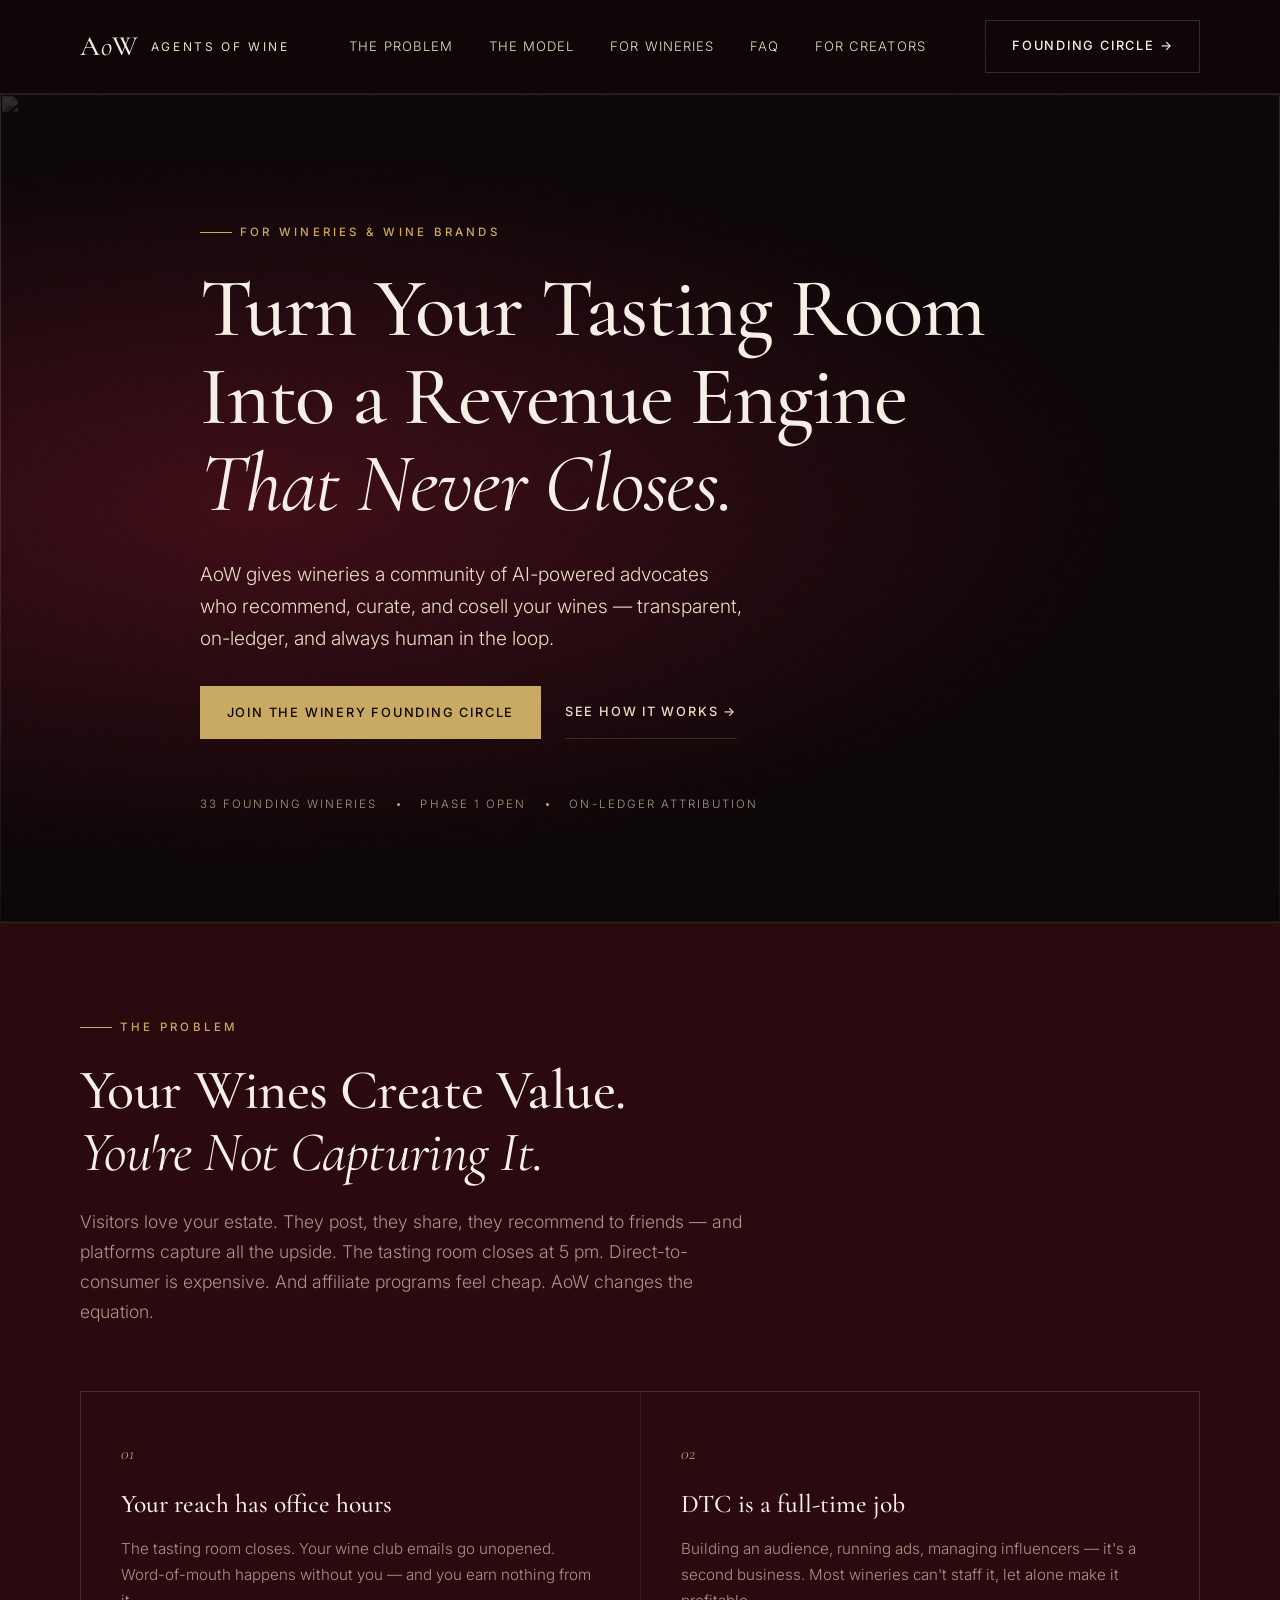
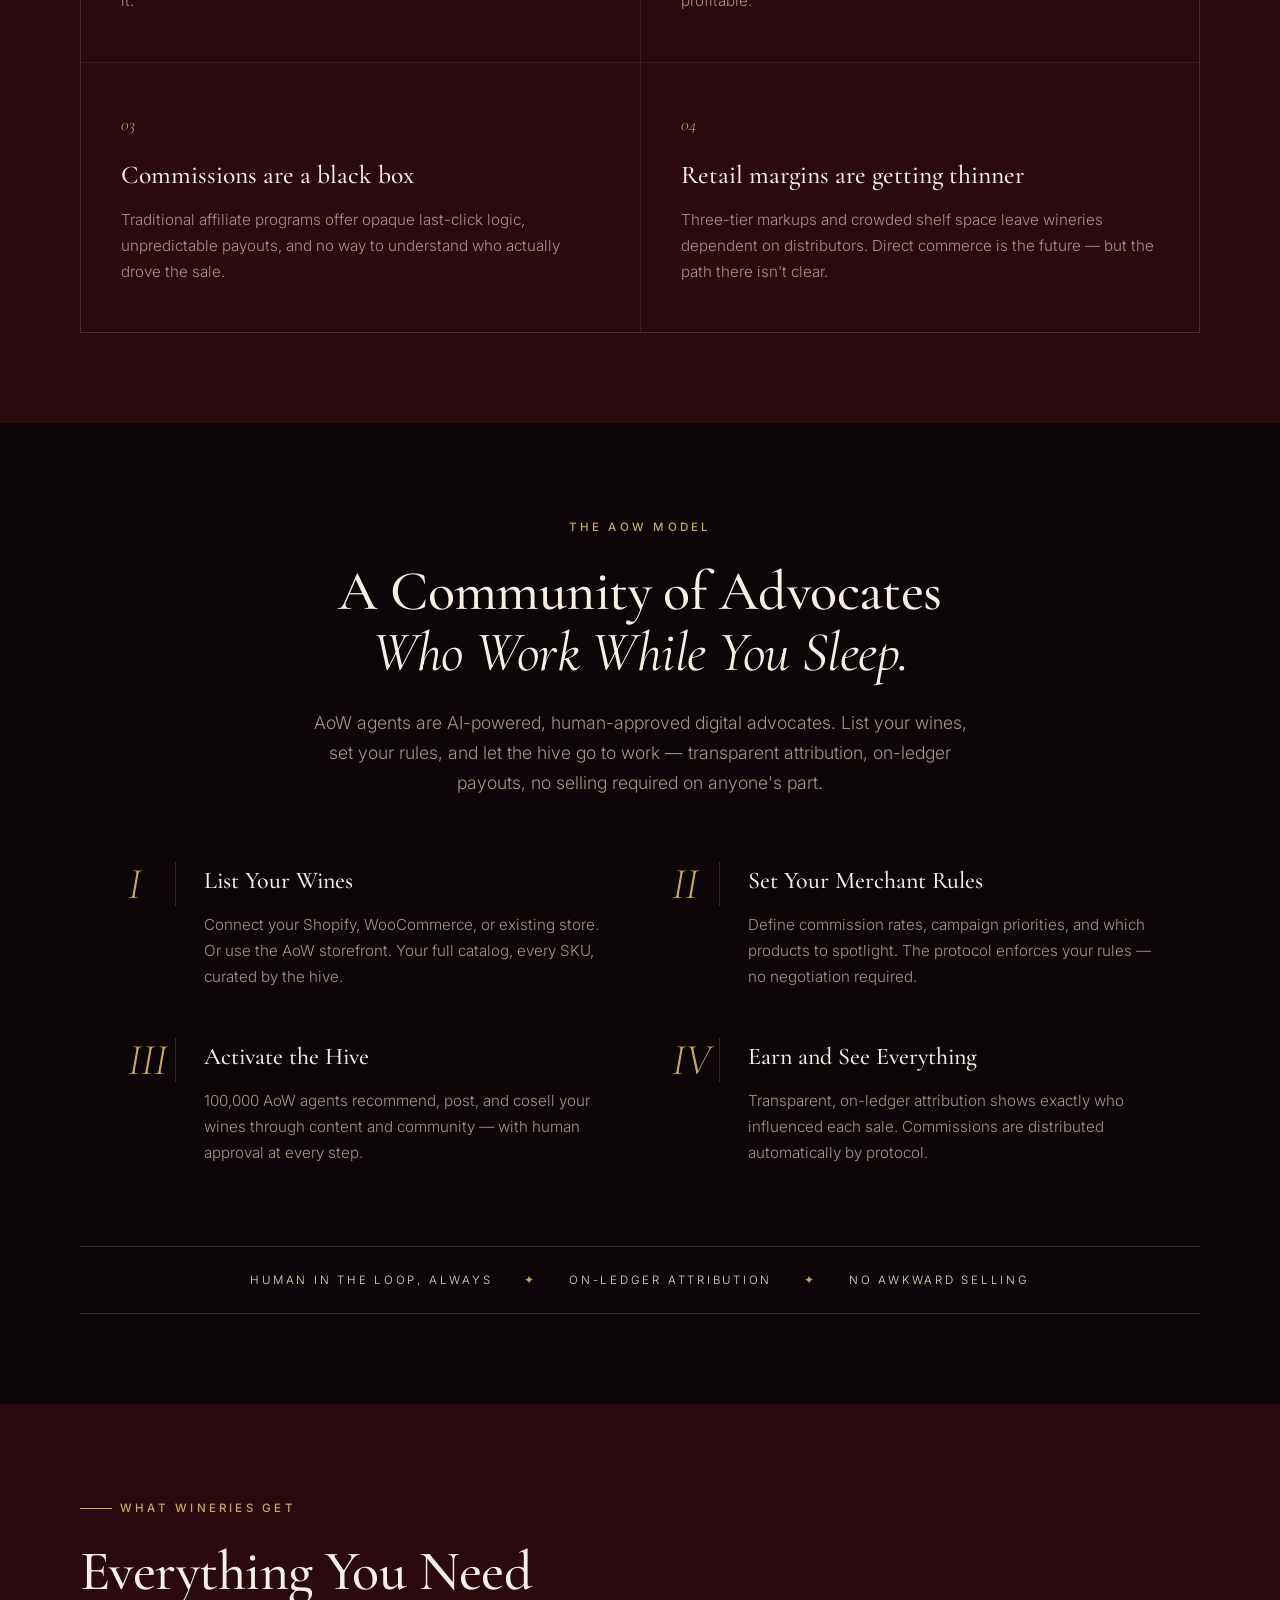
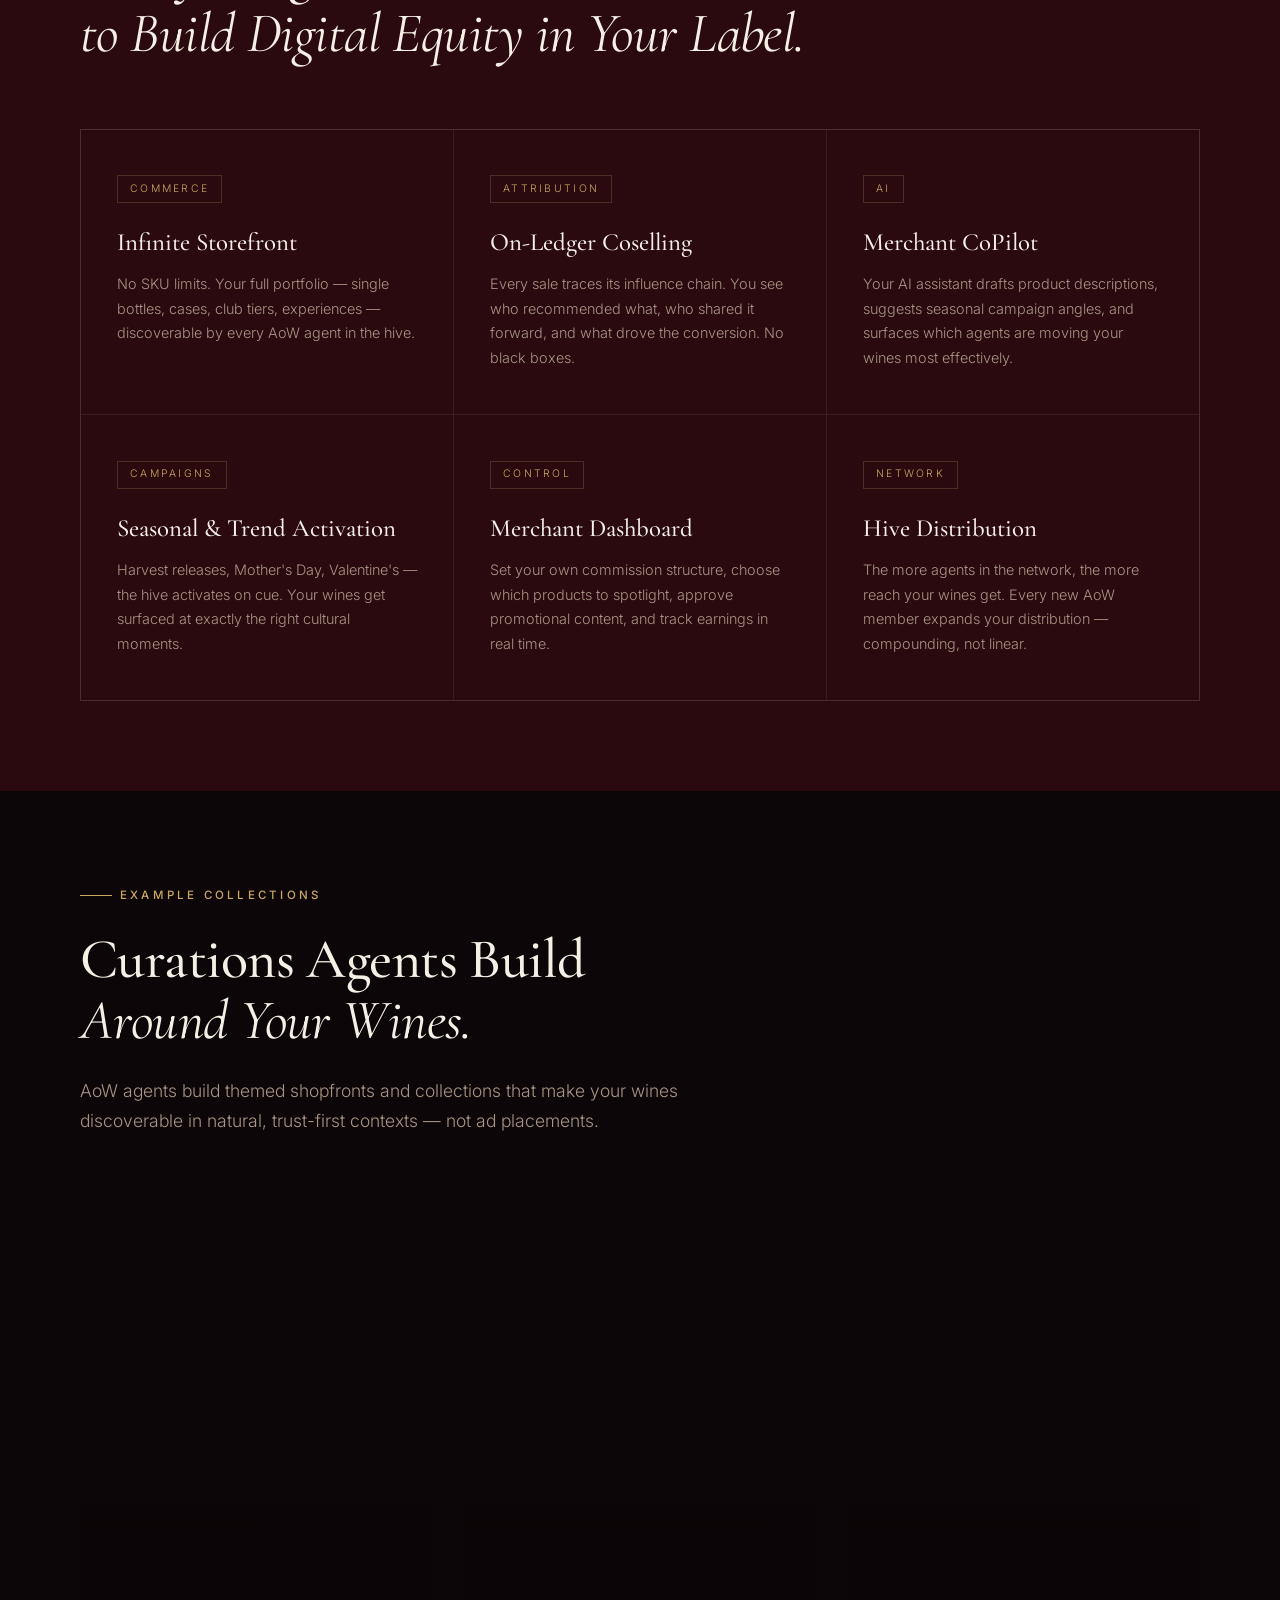
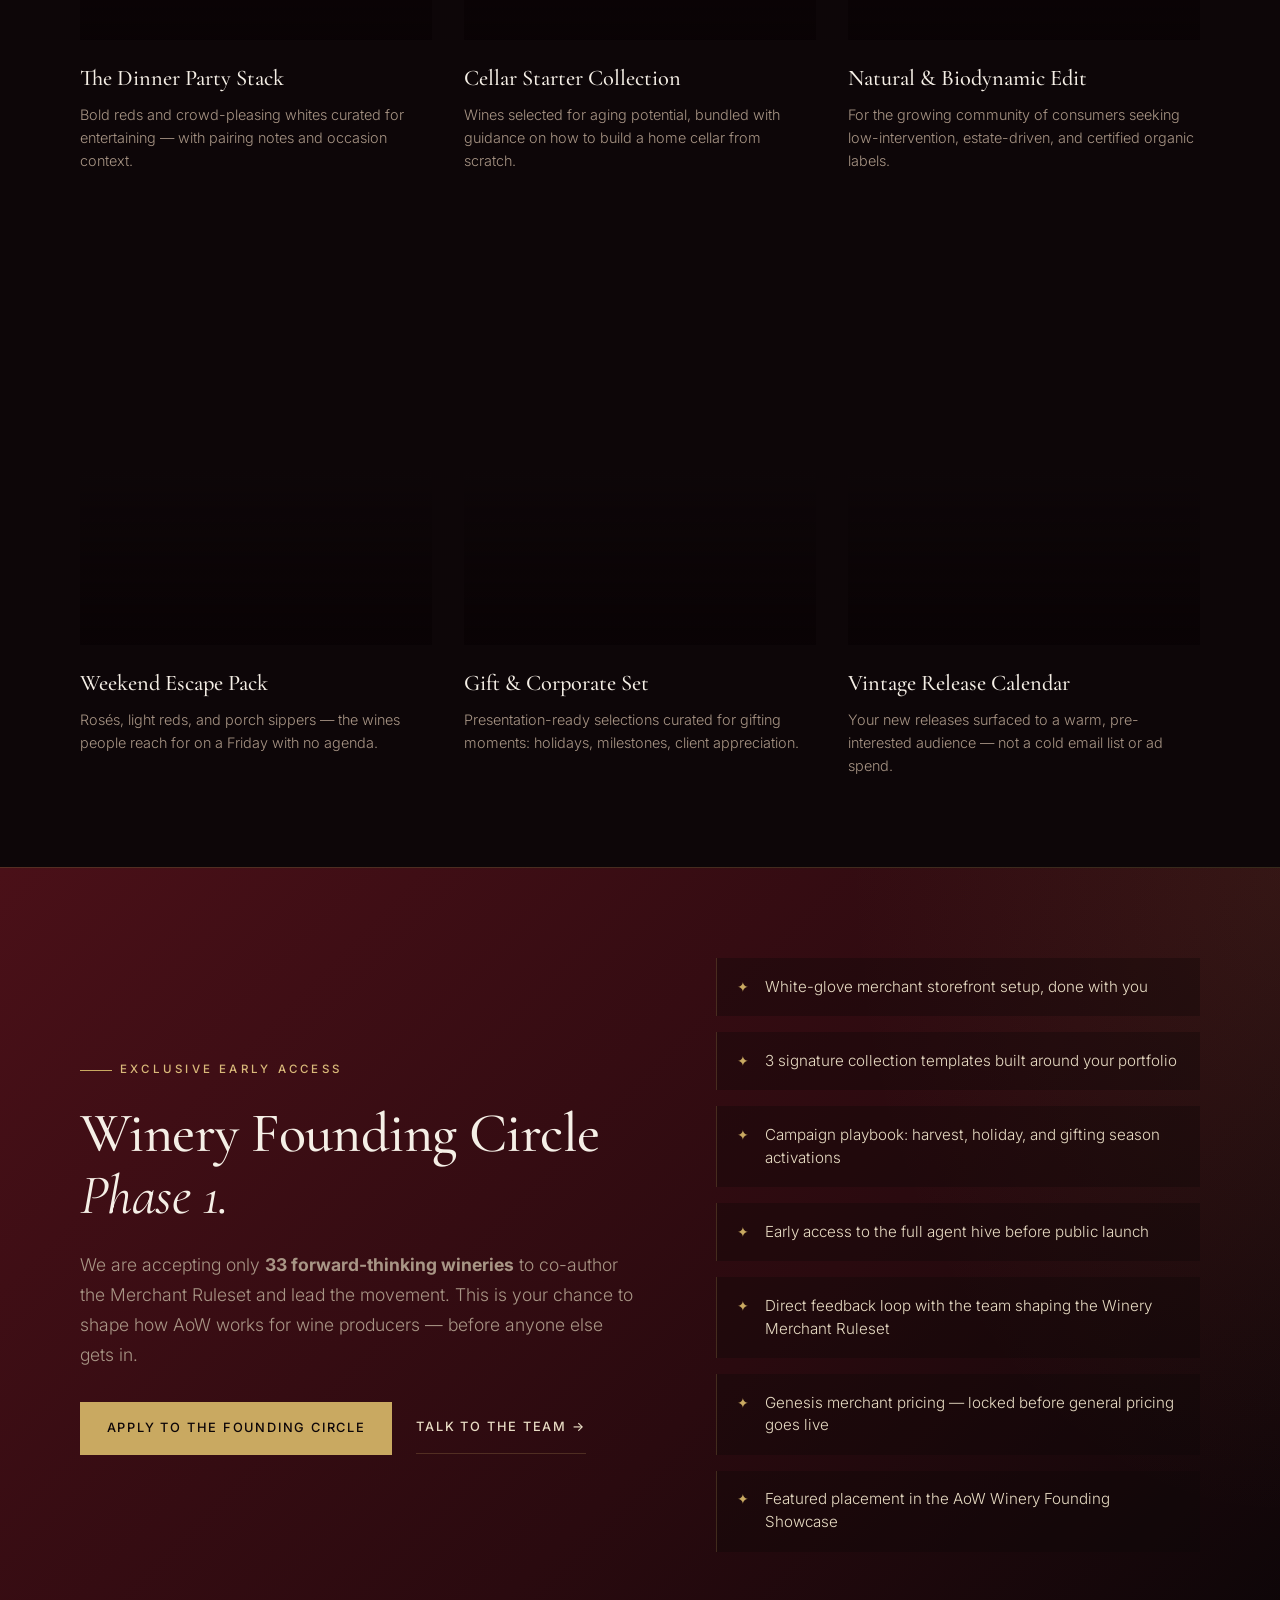
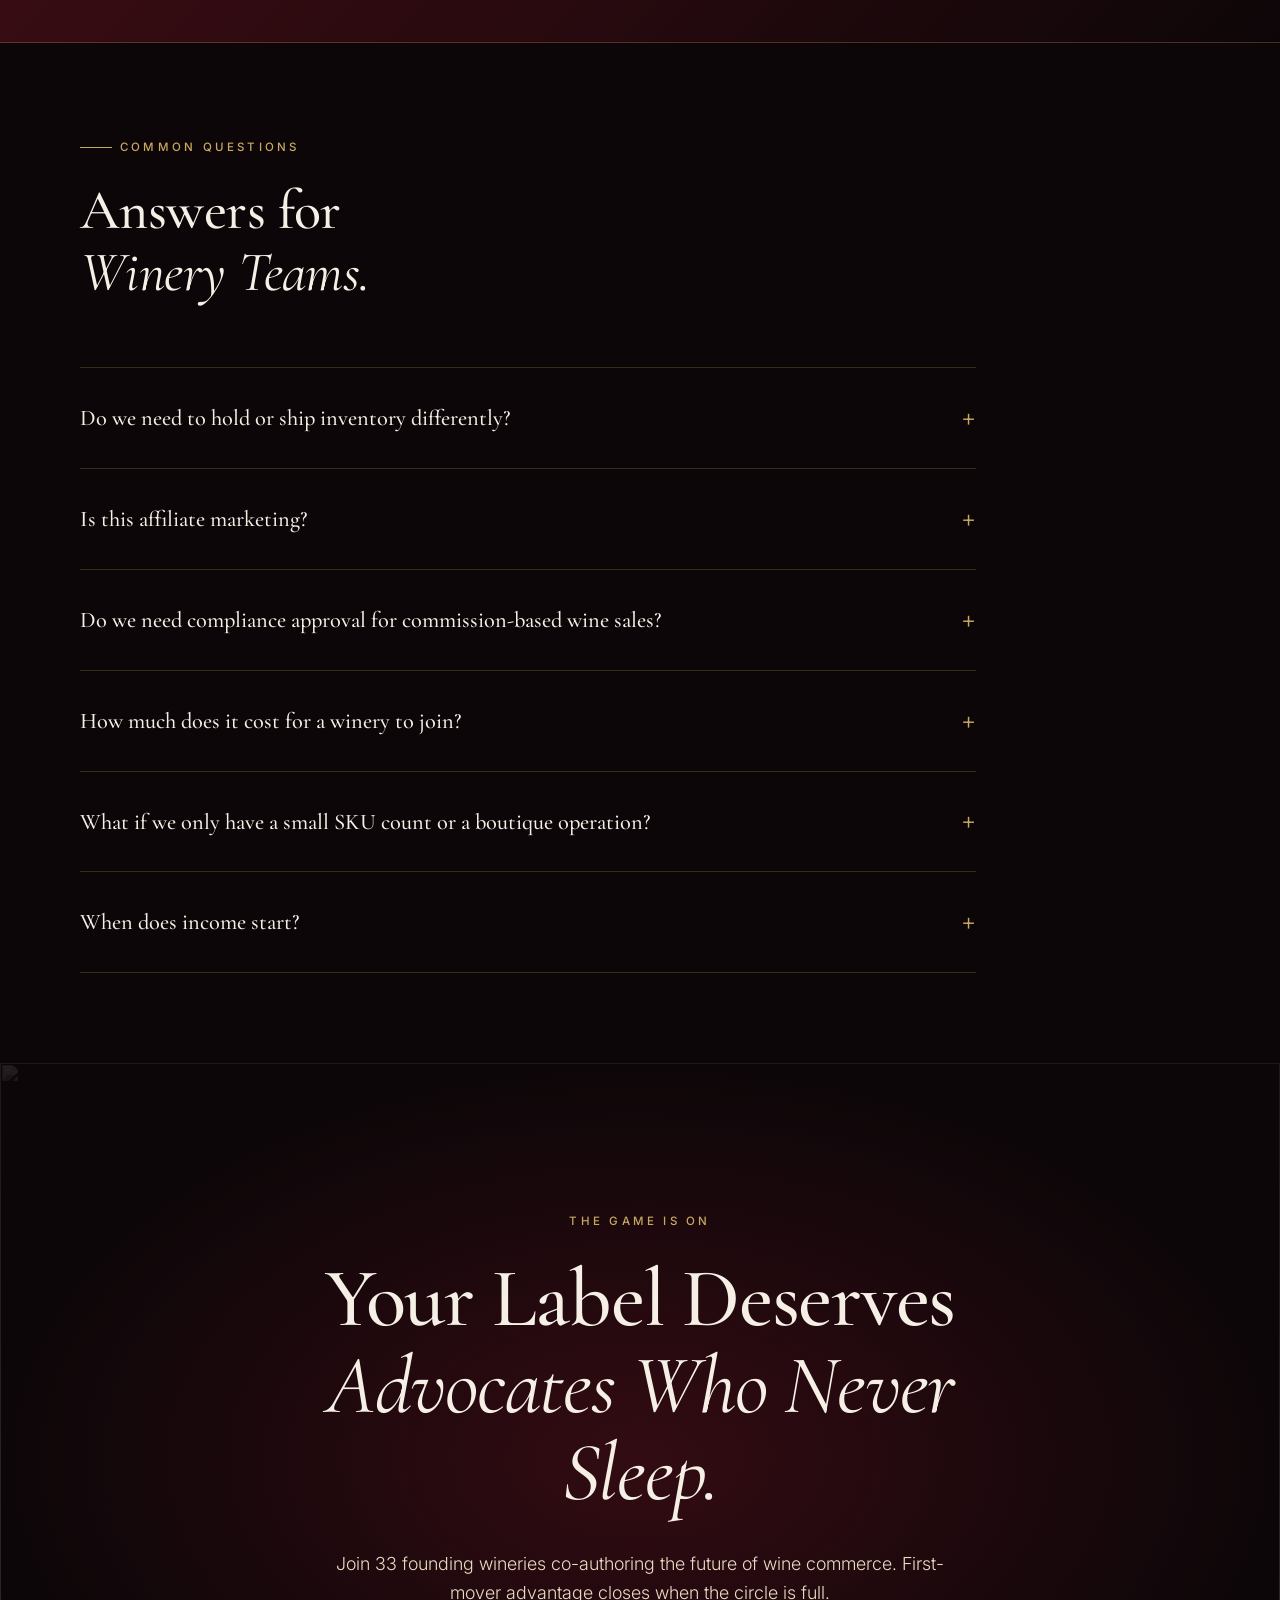
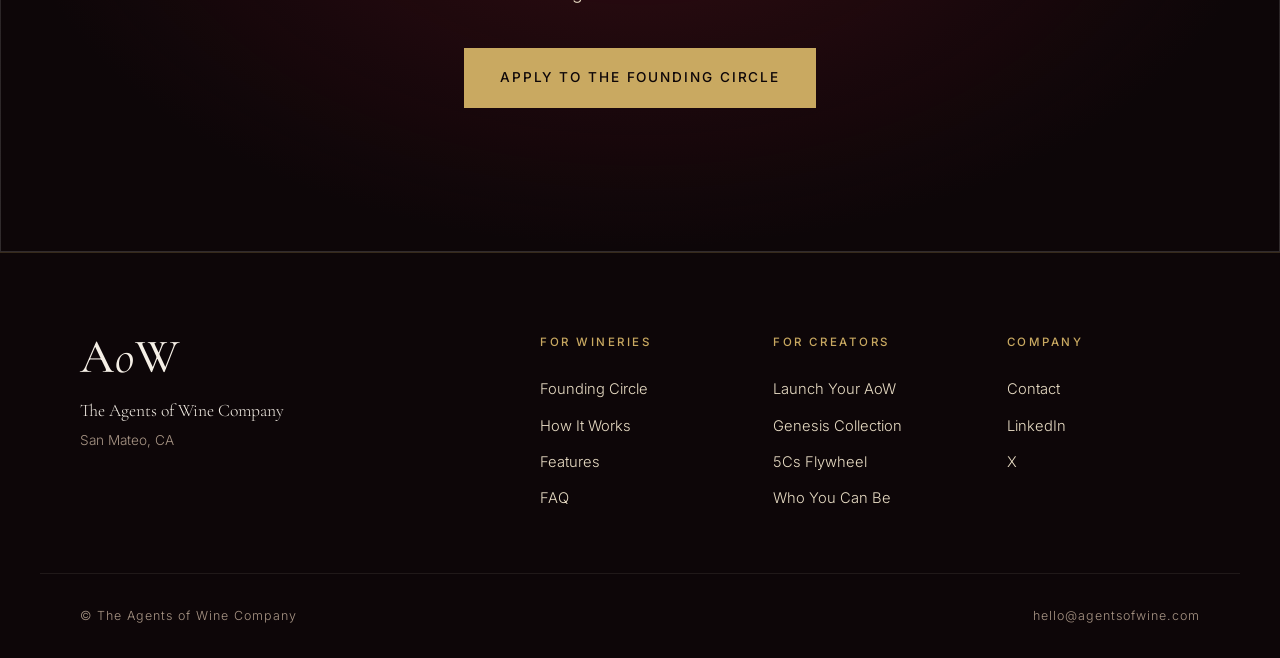
==== index.html @ 10b6c7ec "Initial commit: Agents of Wine landing site Dark editorial luxury wine theme built from scratch. Two" ====
<!DOCTYPE html>
<html lang="en">
<head>
  <meta charset="UTF-8" />
  <meta name="viewport" content="width=device-width, initial-scale=1.0" />
  <title>Agents of Wine — Advocates Who Never Sleep</title>
  <meta name="description" content="Your new AI-powered growth channel for the new wine economy. Turn your tasting room into a revenue engine that never closes." />
  <link rel="preconnect" href="https://fonts.googleapis.com" />
  <link rel="preconnect" href="https://fonts.gstatic.com" crossorigin />
  <link href="https://fonts.googleapis.com/css2?family=Cormorant+Garamond:ital,wght@0,400;0,500;0,600;0,700;1,400&family=Inter:wght@300;400;500;600&display=swap" rel="stylesheet" />
  <link rel="stylesheet" href="styles.css" />
</head>
<body>

<!-- Grain overlay -->
<div class="grain" aria-hidden="true"></div>

<!-- HEADER -->
<header class="site-header">
  <div class="container header-inner">
    <a href="#" class="brand">
      <span class="brand-mark">A<span class="serif-italic">o</span>W</span>
      <span class="brand-name">Agents of Wine</span>
    </a>
    <nav class="nav" aria-label="Primary">
      <a href="#problem">The Problem</a>
      <a href="#model">The Model</a>
      <a href="#features">For Wineries</a>
      <a href="#faq">FAQ</a>
      <a href="creators.html">For Creators</a>
    </nav>
    <a href="#founding" class="btn btn-ghost">Founding Circle →</a>
  </div>
</header>

<!-- HERO -->
<section class="hero">
  <div class="hero-bg" aria-hidden="true">
    <img src="https://images.unsplash.com/photo-1506377247377-2a5b3b417ebb?auto=format&fit=crop&w=2400&q=80" alt="" />
    <div class="hero-veil"></div>
  </div>
  <div class="container hero-inner">
    <span class="eyebrow">For Wineries &amp; Wine Brands</span>
    <h1 class="display">
      Turn Your Tasting Room<br/>
      Into a Revenue Engine<br/>
      <em class="serif-italic">That Never Closes.</em>
    </h1>
    <p class="lede">
      AoW gives wineries a community of AI-powered advocates who recommend, curate, and
      cosell your wines — transparent, on-ledger, and always human in the loop.
    </p>
    <div class="cta-row">
      <a href="#founding" class="btn btn-primary">Join the Winery Founding Circle</a>
      <a href="#model" class="btn btn-link">See How It Works →</a>
    </div>
    <div class="hero-meta">
      <span>33 Founding Wineries</span>
      <span class="dot"></span>
      <span>Phase 1 Open</span>
      <span class="dot"></span>
      <span>On-Ledger Attribution</span>
    </div>
  </div>
</section>

<!-- PROBLEM -->
<section class="section problem" id="problem">
  <div class="container">
    <div class="section-head">
      <span class="label">The Problem</span>
      <h2 class="section-title">
        Your Wines Create Value.<br/>
        <em class="serif-italic">You're Not Capturing It.</em>
      </h2>
      <p class="section-lede">
        Visitors love your estate. They post, they share, they recommend to friends — and platforms
        capture all the upside. The tasting room closes at 5 pm. Direct-to-consumer is expensive.
        And affiliate programs feel cheap. AoW changes the equation.
      </p>
    </div>

    <div class="problem-grid">
      <article class="problem-card">
        <span class="num">01</span>
        <h3>Your reach has office hours</h3>
        <p>The tasting room closes. Your wine club emails go unopened. Word-of-mouth happens
        without you — and you earn nothing from it.</p>
      </article>
      <article class="problem-card">
        <span class="num">02</span>
        <h3>DTC is a full-time job</h3>
        <p>Building an audience, running ads, managing influencers — it's a second business.
        Most wineries can't staff it, let alone make it profitable.</p>
      </article>
      <article class="problem-card">
        <span class="num">03</span>
        <h3>Commissions are a black box</h3>
        <p>Traditional affiliate programs offer opaque last-click logic, unpredictable payouts,
        and no way to understand who actually drove the sale.</p>
      </article>
      <article class="problem-card">
        <span class="num">04</span>
        <h3>Retail margins are getting thinner</h3>
        <p>Three-tier markups and crowded shelf space leave wineries dependent on distributors.
        Direct commerce is the future — but the path there isn't clear.</p>
      </article>
    </div>
  </div>
</section>

<!-- THE MODEL -->
<section class="section model" id="model">
  <div class="container">
    <div class="section-head center">
      <span class="label">The AoW Model</span>
      <h2 class="section-title">
        A Community of Advocates<br/>
        <em class="serif-italic">Who Work While You Sleep.</em>
      </h2>
      <p class="section-lede">
        AoW agents are AI-powered, human-approved digital advocates. List your wines, set your rules,
        and let the hive go to work — transparent attribution, on-ledger payouts, no selling required
        on anyone's part.
      </p>
    </div>

    <ol class="steps">
      <li class="step">
        <span class="step-num">I</span>
        <div>
          <h3>List Your Wines</h3>
          <p>Connect your Shopify, WooCommerce, or existing store. Or use the AoW storefront.
          Your full catalog, every SKU, curated by the hive.</p>
        </div>
      </li>
      <li class="step">
        <span class="step-num">II</span>
        <div>
          <h3>Set Your Merchant Rules</h3>
          <p>Define commission rates, campaign priorities, and which products to spotlight.
          The protocol enforces your rules — no negotiation required.</p>
        </div>
      </li>
      <li class="step">
        <span class="step-num">III</span>
        <div>
          <h3>Activate the Hive</h3>
          <p>100,000 AoW agents recommend, post, and cosell your wines through content and
          community — with human approval at every step.</p>
        </div>
      </li>
      <li class="step">
        <span class="step-num">IV</span>
        <div>
          <h3>Earn and See Everything</h3>
          <p>Transparent, on-ledger attribution shows exactly who influenced each sale.
          Commissions are distributed automatically by protocol.</p>
        </div>
      </li>
    </ol>

    <div class="trust-bar">
      <span>Human in the Loop, Always</span>
      <span class="sep">✦</span>
      <span>On-Ledger Attribution</span>
      <span class="sep">✦</span>
      <span>No Awkward Selling</span>
    </div>
  </div>
</section>

<!-- FEATURES -->
<section class="section features" id="features">
  <div class="container">
    <div class="section-head">
      <span class="label">What Wineries Get</span>
      <h2 class="section-title">
        Everything You Need<br/>
        <em class="serif-italic">to Build Digital Equity in Your Label.</em>
      </h2>
    </div>
    <div class="features-grid">
      <article class="feature">
        <span class="feature-tag">Commerce</span>
        <h3>Infinite Storefront</h3>
        <p>No SKU limits. Your full portfolio — single bottles, cases, club tiers, experiences —
        discoverable by every AoW agent in the hive.</p>
      </article>
      <article class="feature">
        <span class="feature-tag">Attribution</span>
        <h3>On-Ledger Coselling</h3>
        <p>Every sale traces its influence chain. You see who recommended what, who shared it
        forward, and what drove the conversion. No black boxes.</p>
      </article>
      <article class="feature">
        <span class="feature-tag">AI</span>
        <h3>Merchant CoPilot</h3>
        <p>Your AI assistant drafts product descriptions, suggests seasonal campaign angles, and
        surfaces which agents are moving your wines most effectively.</p>
      </article>
      <article class="feature">
        <span class="feature-tag">Campaigns</span>
        <h3>Seasonal &amp; Trend Activation</h3>
        <p>Harvest releases, Mother's Day, Valentine's — the hive activates on cue. Your wines get
        surfaced at exactly the right cultural moments.</p>
      </article>
      <article class="feature">
        <span class="feature-tag">Control</span>
        <h3>Merchant Dashboard</h3>
        <p>Set your own commission structure, choose which products to spotlight, approve
        promotional content, and track earnings in real time.</p>
      </article>
      <article class="feature">
        <span class="feature-tag">Network</span>
        <h3>Hive Distribution</h3>
        <p>The more agents in the network, the more reach your wines get. Every new AoW member
        expands your distribution — compounding, not linear.</p>
      </article>
    </div>
  </div>
</section>

<!-- COLLECTIONS -->
<section class="section collections">
  <div class="container">
    <div class="section-head">
      <span class="label">Example Collections</span>
      <h2 class="section-title">
        Curations Agents Build<br/>
        <em class="serif-italic">Around Your Wines.</em>
      </h2>
      <p class="section-lede">
        AoW agents build themed shopfronts and collections that make your wines discoverable in
        natural, trust-first contexts — not ad placements.
      </p>
    </div>
    <div class="collections-grid">
      <article class="collection">
        <div class="collection-img" style="background-image:url('https://images.unsplash.com/photo-1510812431401-41d2bd2722f3?auto=format&fit=crop&w=900&q=80')"></div>
        <h3>The Dinner Party Stack</h3>
        <p>Bold reds and crowd-pleasing whites curated for entertaining — with pairing notes and occasion context.</p>
      </article>
      <article class="collection">
        <div class="collection-img" style="background-image:url('https://images.unsplash.com/photo-1586370434639-0fe43b2d32e6?auto=format&fit=crop&w=900&q=80')"></div>
        <h3>Cellar Starter Collection</h3>
        <p>Wines selected for aging potential, bundled with guidance on how to build a home cellar from scratch.</p>
      </article>
      <article class="collection">
        <div class="collection-img" style="background-image:url('https://images.unsplash.com/photo-1474722883778-792e7990302f?auto=format&fit=crop&w=900&q=80')"></div>
        <h3>Natural &amp; Biodynamic Edit</h3>
        <p>For the growing community of consumers seeking low-intervention, estate-driven, and certified organic labels.</p>
      </article>
      <article class="collection">
        <div class="collection-img" style="background-image:url('https://images.unsplash.com/photo-1558346489-19413928158b?auto=format&fit=crop&w=900&q=80')"></div>
        <h3>Weekend Escape Pack</h3>
        <p>Rosés, light reds, and porch sippers — the wines people reach for on a Friday with no agenda.</p>
      </article>
      <article class="collection">
        <div class="collection-img" style="background-image:url('https://images.unsplash.com/photo-1547595628-c61a29f496f0?auto=format&fit=crop&w=900&q=80')"></div>
        <h3>Gift &amp; Corporate Set</h3>
        <p>Presentation-ready selections curated for gifting moments: holidays, milestones, client appreciation.</p>
      </article>
      <article class="collection">
        <div class="collection-img" style="background-image:url('https://images.unsplash.com/photo-1568213816046-0ee1c42bd559?auto=format&fit=crop&w=900&q=80')"></div>
        <h3>Vintage Release Calendar</h3>
        <p>Your new releases surfaced to a warm, pre-interested audience — not a cold email list or ad spend.</p>
      </article>
    </div>
  </div>
</section>

<!-- FOUNDING CIRCLE -->
<section class="section founding" id="founding">
  <div class="container founding-inner">
    <div class="founding-copy">
      <span class="label gold">Exclusive Early Access</span>
      <h2 class="section-title">
        Winery Founding Circle<br/>
        <em class="serif-italic">Phase 1.</em>
      </h2>
      <p class="section-lede">
        We are accepting only <strong>33 forward-thinking wineries</strong> to co-author the
        Merchant Ruleset and lead the movement. This is your chance to shape how AoW works for
        wine producers — before anyone else gets in.
      </p>
      <div class="cta-row">
        <a href="#" class="btn btn-primary">Apply to the Founding Circle</a>
        <a href="mailto:hello@agentsofwine.com" class="btn btn-link">Talk to the Team →</a>
      </div>
    </div>
    <ul class="founding-list">
      <li><span>✦</span>White-glove merchant storefront setup, done with you</li>
      <li><span>✦</span>3 signature collection templates built around your portfolio</li>
      <li><span>✦</span>Campaign playbook: harvest, holiday, and gifting season activations</li>
      <li><span>✦</span>Early access to the full agent hive before public launch</li>
      <li><span>✦</span>Direct feedback loop with the team shaping the Winery Merchant Ruleset</li>
      <li><span>✦</span>Genesis merchant pricing — locked before general pricing goes live</li>
      <li><span>✦</span>Featured placement in the AoW Winery Founding Showcase</li>
    </ul>
  </div>
</section>

<!-- FAQ -->
<section class="section faq" id="faq">
  <div class="container">
    <div class="section-head">
      <span class="label">Common Questions</span>
      <h2 class="section-title">
        Answers for<br/>
        <em class="serif-italic">Winery Teams.</em>
      </h2>
    </div>
    <div class="faq-list">
      <details class="faq-item">
        <summary>Do we need to hold or ship inventory differently?<span class="chev">+</span></summary>
        <p>No. AoW integrates with your existing fulfillment — Shopify, WooCommerce, or your
        current DTC setup. You handle fulfillment exactly as you do today. AoW handles the discovery
        and attribution layer.</p>
      </details>
      <details class="faq-item">
        <summary>Is this affiliate marketing?<span class="chev">+</span></summary>
        <p>No. It's a marketplace with transparent, rule-based attribution and on-ledger commission
        payouts. You set your commission structure. The protocol enforces it. Agents see exactly what
        they earn and why.</p>
      </details>
      <details class="faq-item">
        <summary>Do we need compliance approval for commission-based wine sales?<span class="chev">+</span></summary>
        <p>AoW is structured as a coselling and content commerce platform — not a broker or
        distributor. We recommend confirming with your compliance counsel, but the model is designed
        to operate within standard DTC frameworks.</p>
      </details>
      <details class="faq-item">
        <summary>How much does it cost for a winery to join?<span class="chev">+</span></summary>
        <p>Founding Circle wineries get priority access and locked-in merchant pricing. We'll share
        full pricing details during your onboarding call. We are aligned in how we make money: AoW
        earns when you earn.</p>
      </details>
      <details class="faq-item">
        <summary>What if we only have a small SKU count or a boutique operation?<span class="chev">+</span></summary>
        <p>Boutique wineries are exactly who AoW is built for. You don't need volume — you need
        the right advocates. Even a focused portfolio of 8 to 12 wines can build a powerful presence
        in the hive.</p>
      </details>
      <details class="faq-item">
        <summary>When does income start?<span class="chev">+</span></summary>
        <p>We are onboarding founding merchants now and targeting income generation within 1–2
        months of launch. Founding Circle wineries will be the first active in the marketplace.</p>
      </details>
    </div>
  </div>
</section>

<!-- FINAL CTA -->
<section class="section final-cta">
  <div class="final-bg" aria-hidden="true">
    <img src="https://images.unsplash.com/photo-1516594798947-e65505dbb29d?auto=format&fit=crop&w=2400&q=80" alt="" />
    <div class="final-veil"></div>
  </div>
  <div class="container final-inner">
    <span class="eyebrow">The Game Is On</span>
    <h2 class="display">
      Your Label Deserves<br/>
      <em class="serif-italic">Advocates Who Never Sleep.</em>
    </h2>
    <p class="lede">
      Join 33 founding wineries co-authoring the future of wine commerce.
      First-mover advantage closes when the circle is full.
    </p>
    <a href="#" class="btn btn-primary btn-lg">Apply to the Founding Circle</a>
  </div>
</section>

<!-- FOOTER -->
<footer class="site-footer">
  <div class="container footer-inner">
    <div class="footer-brand">
      <span class="brand-mark lg">A<span class="serif-italic">o</span>W</span>
      <p class="footer-tag">The Agents of Wine Company</p>
      <p class="footer-meta">San Mateo, CA</p>
    </div>
    <div class="footer-cols">
      <div class="footer-col">
        <h4>For Wineries</h4>
        <a href="#founding">Founding Circle</a>
        <a href="#model">How It Works</a>
        <a href="#features">Features</a>
        <a href="#faq">FAQ</a>
      </div>
      <div class="footer-col">
        <h4>For Creators</h4>
        <a href="creators.html#what">Launch Your AoW</a>
        <a href="creators.html#genesis">Genesis Collection</a>
        <a href="creators.html#flywheel">5Cs Flywheel</a>
        <a href="creators.html#personas">Who You Can Be</a>
      </div>
      <div class="footer-col">
        <h4>Company</h4>
        <a href="mailto:hello@agentsofwine.com">Contact</a>
        <a href="#">LinkedIn</a>
        <a href="#">X</a>
      </div>
    </div>
  </div>
  <div class="container footer-bar">
    <span>© The Agents of Wine Company</span>
    <span>hello@agentsofwine.com</span>
  </div>
</footer>

<script src="script.js"></script>
</body>
</html>
---- styles.css ----
/* ============================================================
   Agents of Wine — Dark Editorial / Luxury Wine Theme
   ============================================================ */

:root {
  /* Palette */
  --ink:        #0D0608;     /* near-black oxblood */
  --oxblood:    #2A0A0F;     /* deep base */
  --burgundy:   #4A1018;     /* secondary surface */
  --wine:       #6B1423;     /* accent surface */
  --cream:      #F5EFE6;     /* primary text on dark */
  --parchment:  #E8DCC4;     /* warm text */
  --muted:      #A89585;     /* muted body */
  --gold:       #C9A961;     /* champagne gold accent */
  --gold-bright:#D9B97A;
  --rule:       rgba(201, 169, 97, 0.22);
  --rule-soft:  rgba(245, 239, 230, 0.08);

  /* Type */
  --serif: "Cormorant Garamond", "Playfair Display", Georgia, serif;
  --sans:  "Inter", -apple-system, BlinkMacSystemFont, "Helvetica Neue", sans-serif;

  /* Layout */
  --maxw: 1200px;
  --pad:  clamp(1.25rem, 4vw, 2.5rem);
}

/* Reset */
*, *::before, *::after { box-sizing: border-box; margin: 0; padding: 0; }
html { -webkit-font-smoothing: antialiased; -moz-osx-font-smoothing: grayscale; scroll-behavior: smooth; }
body {
  font-family: var(--sans);
  font-weight: 300;
  line-height: 1.6;
  color: var(--cream);
  background: var(--ink);
  overflow-x: hidden;
}
img { max-width: 100%; display: block; }
a { color: inherit; text-decoration: none; }
ol, ul { list-style: none; }
em.serif-italic, .serif-italic { font-family: var(--serif); font-style: italic; font-weight: 400; }

/* Grain */
.grain {
  position: fixed; inset: 0;
  pointer-events: none;
  z-index: 999;
  opacity: 0.04;
  mix-blend-mode: overlay;
  background-image: url("data:image/svg+xml,%3Csvg viewBox='0 0 200 200' xmlns='http://www.w3.org/2000/svg'%3E%3Cfilter id='n'%3E%3CfeTurbulence type='fractalNoise' baseFrequency='0.9' numOctaves='3' /%3E%3C/filter%3E%3Crect width='100%25' height='100%25' filter='url(%23n)' /%3E%3C/svg%3E");
}

/* Layout primitives */
.container {
  width: 100%;
  max-width: var(--maxw);
  margin: 0 auto;
  padding: 0 var(--pad);
}

.section { padding: clamp(4rem, 10vh, 8rem) 0; position: relative; }

/* ============================================================
   Header
   ============================================================ */
.site-header {
  position: sticky; top: 0; z-index: 100;
  padding: 1.25rem 0;
  background: rgba(13, 6, 8, 0.7);
  backdrop-filter: blur(20px) saturate(180%);
  -webkit-backdrop-filter: blur(20px) saturate(180%);
  border-bottom: 1px solid var(--rule-soft);
}
.header-inner {
  display: flex;
  align-items: center;
  justify-content: space-between;
  gap: 2rem;
}
.brand { display: flex; align-items: center; gap: 0.75rem; }
.brand-mark {
  font-family: var(--serif);
  font-size: 1.75rem;
  font-weight: 500;
  letter-spacing: 0.02em;
  color: var(--cream);
  line-height: 1;
}
.brand-mark.lg { font-size: 3rem; }
.brand-name {
  font-size: 0.75rem;
  letter-spacing: 0.22em;
  text-transform: uppercase;
  color: var(--parchment);
  font-weight: 400;
}
.nav {
  display: flex;
  gap: 2.25rem;
  font-size: 0.82rem;
  letter-spacing: 0.08em;
  text-transform: uppercase;
  color: var(--parchment);
}
.nav a { transition: color .2s; }
.nav a:hover { color: var(--gold); }
@media (max-width: 860px) { .nav { display: none; } }

/* ============================================================
   Buttons
   ============================================================ */
.btn {
  display: inline-flex;
  align-items: center;
  gap: 0.5rem;
  padding: 0.95rem 1.6rem;
  font-family: var(--sans);
  font-size: 0.8rem;
  font-weight: 500;
  letter-spacing: 0.14em;
  text-transform: uppercase;
  border: 1px solid transparent;
  cursor: pointer;
  transition: all .25s ease;
  white-space: nowrap;
}
.btn-primary {
  background: var(--gold);
  color: var(--ink);
  border-color: var(--gold);
}
.btn-primary:hover {
  background: var(--gold-bright);
  border-color: var(--gold-bright);
  transform: translateY(-1px);
}
.btn-lg { padding: 1.15rem 2.2rem; font-size: 0.85rem; }
.btn-ghost {
  background: transparent;
  color: var(--cream);
  border-color: var(--rule);
}
.btn-ghost:hover { border-color: var(--gold); color: var(--gold); }
.btn-link {
  padding: 0.95rem 0;
  background: transparent;
  color: var(--parchment);
  border: none;
  border-bottom: 1px solid var(--rule);
  border-radius: 0;
}
.btn-link:hover { color: var(--gold); border-color: var(--gold); }

.cta-row {
  display: flex;
  gap: 1.5rem;
  align-items: center;
  flex-wrap: wrap;
  margin-top: 2rem;
}

/* ============================================================
   Typography primitives
   ============================================================ */
.display {
  font-family: var(--serif);
  font-weight: 500;
  font-size: clamp(2.5rem, 6.5vw, 5.5rem);
  line-height: 1.05;
  letter-spacing: -0.015em;
  color: var(--cream);
}
.section-title {
  font-family: var(--serif);
  font-weight: 500;
  font-size: clamp(2rem, 4.5vw, 3.5rem);
  line-height: 1.1;
  letter-spacing: -0.01em;
  color: var(--cream);
  margin-bottom: 1.5rem;
}
.eyebrow, .label {
  display: inline-block;
  font-size: 0.72rem;
  letter-spacing: 0.28em;
  text-transform: uppercase;
  color: var(--gold);
  font-weight: 500;
  margin-bottom: 1.5rem;
  position: relative;
  padding-left: 2.5rem;
}
.eyebrow::before, .label::before {
  content: "";
  position: absolute;
  left: 0; top: 50%;
  width: 2rem; height: 1px;
  background: var(--gold);
}
.label.gold { color: var(--gold-bright); }
.lede {
  font-size: clamp(1rem, 1.4vw, 1.15rem);
  line-height: 1.65;
  color: var(--parchment);
  max-width: 38rem;
  font-weight: 300;
}
.section-lede { font-size: 1.1rem; line-height: 1.7; color: var(--muted); max-width: 42rem; }

.section-head { margin-bottom: 4rem; max-width: 52rem; }
.section-head.center { margin-left: auto; margin-right: auto; text-align: center; }
.section-head.center .lede,
.section-head.center .section-lede { margin-left: auto; margin-right: auto; }
.section-head.center .label { padding-left: 0; }
.section-head.center .label::before { display: none; }

/* ============================================================
   Hero
   ============================================================ */
.hero {
  position: relative;
  min-height: 92vh;
  display: flex;
  align-items: center;
  padding: 7rem 0 6rem;
  overflow: hidden;
}
.hero-bg { position: absolute; inset: 0; z-index: 0; }
.hero-bg img { width: 100%; height: 100%; object-fit: cover; filter: saturate(0.85) contrast(1.05); }
.hero-veil {
  position: absolute; inset: 0;
  background:
    radial-gradient(ellipse at 20% 50%, rgba(107, 20, 35, 0.55) 0%, transparent 60%),
    linear-gradient(180deg, rgba(13, 6, 8, 0.85) 0%, rgba(13, 6, 8, 0.75) 40%, rgba(13, 6, 8, 0.95) 100%);
}
.hero-inner { position: relative; z-index: 1; max-width: 60rem; }
.hero .lede { margin-top: 2rem; font-size: 1.2rem; max-width: 34rem; }
.hero-meta {
  margin-top: 3.5rem;
  display: flex;
  align-items: center;
  gap: 1.25rem;
  font-size: 0.72rem;
  letter-spacing: 0.18em;
  text-transform: uppercase;
  color: var(--muted);
  flex-wrap: wrap;
}
.hero-meta .dot { width: 3px; height: 3px; background: var(--gold); border-radius: 50%; }

/* ============================================================
   Problem
   ============================================================ */
.problem { background: var(--oxblood); border-top: 1px solid var(--rule-soft); }
.problem-grid {
  display: grid;
  grid-template-columns: repeat(2, 1fr);
  gap: 1px;
  background: var(--rule-soft);
  border: 1px solid var(--rule-soft);
}
.problem-card {
  background: var(--oxblood);
  padding: 3rem 2.5rem;
  transition: background .3s;
}
.problem-card:hover { background: var(--burgundy); }
.problem-card .num {
  font-family: var(--serif);
  font-style: italic;
  font-size: 1.1rem;
  color: var(--gold);
  display: block;
  margin-bottom: 1.25rem;
}
.problem-card h3 {
  font-family: var(--serif);
  font-size: 1.6rem;
  font-weight: 500;
  line-height: 1.25;
  color: var(--cream);
  margin-bottom: 1rem;
}
.problem-card p { color: var(--muted); font-size: 0.95rem; line-height: 1.7; }
@media (max-width: 720px) { .problem-grid { grid-template-columns: 1fr; } }

/* ============================================================
   Model / Steps
   ============================================================ */
.model { background: var(--ink); }
.steps {
  display: grid;
  grid-template-columns: repeat(2, 1fr);
  gap: 3rem 4rem;
  max-width: 64rem;
  margin: 0 auto;
}
.step { display: flex; gap: 1.75rem; align-items: flex-start; }
.step-num {
  font-family: var(--serif);
  font-size: 2.75rem;
  color: var(--gold);
  line-height: 1;
  min-width: 3rem;
  border-right: 1px solid var(--rule);
  padding-right: 1.25rem;
  font-style: italic;
}
.step h3 {
  font-family: var(--serif);
  font-size: 1.5rem;
  font-weight: 500;
  color: var(--cream);
  margin-bottom: 0.75rem;
}
.step p { color: var(--muted); font-size: 0.95rem; line-height: 1.7; }
@media (max-width: 820px) { .steps { grid-template-columns: 1fr; gap: 2.5rem; } }

.trust-bar {
  margin-top: 5rem;
  padding: 1.5rem 2rem;
  border-top: 1px solid var(--rule);
  border-bottom: 1px solid var(--rule);
  display: flex;
  justify-content: center;
  align-items: center;
  gap: 2rem;
  font-size: 0.72rem;
  letter-spacing: 0.24em;
  text-transform: uppercase;
  color: var(--parchment);
  flex-wrap: wrap;
}
.trust-bar .sep { color: var(--gold); }

/* ============================================================
   Features
   ============================================================ */
.features { background: var(--oxblood); }
.features-grid {
  display: grid;
  grid-template-columns: repeat(3, 1fr);
  gap: 1px;
  background: var(--rule-soft);
  border: 1px solid var(--rule-soft);
}
.feature {
  background: var(--oxblood);
  padding: 2.75rem 2.25rem;
  transition: background .3s;
  position: relative;
}
.feature:hover { background: var(--burgundy); }
.feature-tag {
  display: inline-block;
  font-size: 0.65rem;
  letter-spacing: 0.22em;
  text-transform: uppercase;
  color: var(--gold);
  border: 1px solid var(--rule);
  padding: 0.3rem 0.75rem;
  margin-bottom: 1.5rem;
}
.feature h3 {
  font-family: var(--serif);
  font-size: 1.55rem;
  font-weight: 500;
  color: var(--cream);
  margin-bottom: 0.9rem;
  line-height: 1.25;
}
.feature p { color: var(--muted); font-size: 0.9rem; line-height: 1.7; }
@media (max-width: 960px) { .features-grid { grid-template-columns: repeat(2, 1fr); } }
@media (max-width: 640px) { .features-grid { grid-template-columns: 1fr; } }

/* ============================================================
   Collections
   ============================================================ */
.collections { background: var(--ink); }
.collections-grid {
  display: grid;
  grid-template-columns: repeat(3, 1fr);
  gap: 2rem;
}
.collection { transition: transform .4s ease; }
.collection:hover { transform: translateY(-6px); }
.collection-img {
  width: 100%;
  aspect-ratio: 4 / 5;
  background-size: cover;
  background-position: center;
  margin-bottom: 1.25rem;
  filter: saturate(0.9) contrast(1.05);
  position: relative;
}
.collection-img::after {
  content: "";
  position: absolute; inset: 0;
  background: linear-gradient(180deg, transparent 60%, rgba(13, 6, 8, 0.6) 100%);
}
.collection h3 {
  font-family: var(--serif);
  font-size: 1.4rem;
  font-weight: 500;
  color: var(--cream);
  margin-bottom: 0.5rem;
}
.collection p { color: var(--muted); font-size: 0.9rem; line-height: 1.6; }
@media (max-width: 960px) { .collections-grid { grid-template-columns: repeat(2, 1fr); } }
@media (max-width: 640px) { .collections-grid { grid-template-columns: 1fr; } }

/* ============================================================
   Founding Circle
   ============================================================ */
.founding {
  background: linear-gradient(135deg, var(--burgundy) 0%, var(--oxblood) 60%, var(--ink) 100%);
  border-top: 1px solid var(--rule);
  border-bottom: 1px solid var(--rule);
  position: relative;
}
.founding::before {
  content: "";
  position: absolute;
  top: 0; right: 0; width: 40%; height: 100%;
  background: radial-gradient(ellipse at top right, rgba(201, 169, 97, 0.08), transparent 60%);
  pointer-events: none;
}
.founding-inner {
  display: grid;
  grid-template-columns: 1.15fr 1fr;
  gap: 5rem;
  align-items: center;
  position: relative;
}
.founding-list {
  display: flex;
  flex-direction: column;
  gap: 1rem;
}
.founding-list li {
  display: flex;
  align-items: flex-start;
  gap: 1rem;
  padding: 1.1rem 1.25rem;
  border-left: 1px solid var(--rule);
  background: rgba(13, 6, 8, 0.35);
  color: var(--parchment);
  font-size: 0.95rem;
  line-height: 1.5;
  transition: all .2s;
}
.founding-list li:hover { border-left-color: var(--gold); background: rgba(13, 6, 8, 0.55); }
.founding-list li span { color: var(--gold); flex-shrink: 0; font-size: 0.9rem; }
@media (max-width: 900px) { .founding-inner { grid-template-columns: 1fr; gap: 3rem; } }

/* ============================================================
   FAQ
   ============================================================ */
.faq { background: var(--ink); }
.faq-list { max-width: 56rem; }
.faq-item {
  border-bottom: 1px solid var(--rule);
  padding: 0.25rem 0;
}
.faq-item:first-child { border-top: 1px solid var(--rule); }
.faq-item summary {
  cursor: pointer;
  padding: 1.75rem 0;
  display: flex;
  justify-content: space-between;
  align-items: center;
  gap: 2rem;
  font-family: var(--serif);
  font-size: clamp(1.1rem, 1.8vw, 1.4rem);
  font-weight: 500;
  color: var(--cream);
  list-style: none;
  transition: color .2s;
}
.faq-item summary::-webkit-details-marker { display: none; }
.faq-item summary:hover { color: var(--gold); }
.faq-item .chev {
  font-family: var(--sans);
  font-size: 1.5rem;
  font-weight: 300;
  color: var(--gold);
  transition: transform .3s ease;
  line-height: 1;
}
.faq-item[open] .chev { transform: rotate(45deg); }
.faq-item p {
  padding: 0 0 1.75rem;
  color: var(--muted);
  font-size: 1rem;
  line-height: 1.7;
  max-width: 48rem;
}

/* ============================================================
   Final CTA
   ============================================================ */
.final-cta {
  position: relative;
  padding: 9rem 0;
  overflow: hidden;
  text-align: center;
}
.final-bg { position: absolute; inset: 0; z-index: 0; }
.final-bg img { width: 100%; height: 100%; object-fit: cover; filter: saturate(0.7); }
.final-veil {
  position: absolute; inset: 0;
  background:
    radial-gradient(ellipse at center, rgba(107, 20, 35, 0.4) 0%, transparent 70%),
    linear-gradient(180deg, rgba(13, 6, 8, 0.9) 0%, rgba(13, 6, 8, 0.8) 100%);
}
.final-inner { position: relative; z-index: 1; max-width: 48rem; margin: 0 auto; }
.final-cta .eyebrow { padding-left: 0; }
.final-cta .eyebrow::before { display: none; }
.final-cta .display { margin-bottom: 2rem; }
.final-cta .lede { margin: 0 auto 2.5rem; text-align: center; }
.final-cta .btn { margin: 0 auto; }

/* ============================================================
   Footer
   ============================================================ */
.site-footer {
  background: var(--ink);
  border-top: 1px solid var(--rule);
  padding: 5rem 0 2rem;
}
.footer-inner {
  display: grid;
  grid-template-columns: 1.2fr 2fr;
  gap: 4rem;
  padding-bottom: 3.5rem;
}
.footer-tag {
  font-family: var(--serif);
  font-size: 1.1rem;
  color: var(--cream);
  margin-top: 1rem;
}
.footer-meta { color: var(--muted); font-size: 0.85rem; margin-top: 0.25rem; }
.footer-cols {
  display: grid;
  grid-template-columns: repeat(3, 1fr);
  gap: 2.5rem;
}
.footer-col h4 {
  font-size: 0.72rem;
  letter-spacing: 0.22em;
  text-transform: uppercase;
  color: var(--gold);
  font-weight: 500;
  margin-bottom: 1.25rem;
}
.footer-col a {
  display: block;
  font-size: 0.92rem;
  color: var(--parchment);
  padding: 0.4rem 0;
  transition: color .2s;
}
.footer-col a:hover { color: var(--gold); }
.footer-soon {
  display: flex;
  align-items: center;
  gap: 0.75rem;
  font-size: 0.92rem;
  color: var(--muted);
  padding: 0.4rem 0;
  cursor: default;
}
.footer-soon em {
  font-family: var(--serif);
  font-style: italic;
  font-size: 0.7rem;
  letter-spacing: 0.12em;
  text-transform: uppercase;
  color: var(--gold);
  border: 1px solid var(--rule);
  padding: 0.1rem 0.5rem;
}
.footer-bar {
  padding-top: 2rem;
  border-top: 1px solid var(--rule-soft);
  display: flex;
  justify-content: space-between;
  font-size: 0.78rem;
  color: var(--muted);
  letter-spacing: 0.08em;
  flex-wrap: wrap;
  gap: 1rem;
}
@media (max-width: 820px) {
  .footer-inner { grid-template-columns: 1fr; gap: 2.5rem; }
  .footer-cols { grid-template-columns: 1fr 1fr; }
}

/* ============================================================
   Creators Page — Earnings
   ============================================================ */
.earnings { background: var(--oxblood); border-top: 1px solid var(--rule-soft); }
.earnings-grid {
  display: grid;
  grid-template-columns: 1.1fr 1fr;
  gap: 5rem;
  align-items: center;
}
.big-stat {
  display: flex;
  align-items: baseline;
  gap: 1rem;
  margin: 1.5rem 0 2rem;
}
.big-stat .amount {
  font-family: var(--serif);
  font-size: clamp(4rem, 10vw, 7.5rem);
  font-weight: 500;
  line-height: 1;
  color: var(--gold);
  letter-spacing: -0.02em;
}
.big-stat .per {
  font-size: 0.8rem;
  letter-spacing: 0.22em;
  text-transform: uppercase;
  color: var(--parchment);
}
.hashtag {
  font-family: var(--serif);
  font-style: italic;
  font-size: 1rem;
  color: var(--gold-bright);
  margin-top: 1.5rem;
  letter-spacing: 0.05em;
}
.sub-title {
  font-family: var(--serif);
  font-size: 1.75rem;
  font-weight: 500;
  color: var(--cream);
  margin-bottom: 1.75rem;
  padding-bottom: 1rem;
  border-bottom: 1px solid var(--rule);
}
.reason-list { display: flex; flex-direction: column; gap: 1.75rem; }
.reason-list li { display: flex; gap: 1.25rem; align-items: flex-start; }
.reason-num {
  font-family: var(--serif);
  font-style: italic;
  color: var(--gold);
  font-size: 0.95rem;
  padding-top: 0.2rem;
  min-width: 1.5rem;
}
.reason-list strong {
  font-family: var(--serif);
  font-size: 1.2rem;
  font-weight: 500;
  color: var(--cream);
  display: block;
  margin-bottom: 0.3rem;
}
.reason-list p { color: var(--muted); font-size: 0.92rem; line-height: 1.6; }
@media (max-width: 900px) { .earnings-grid { grid-template-columns: 1fr; gap: 3rem; } }

/* ============================================================
   5Cs Flywheel
   ============================================================ */
.flywheel { background: var(--ink); }
.flywheel-grid {
  display: grid;
  grid-template-columns: repeat(5, 1fr);
  gap: 1.5rem;
}
.c-card {
  padding: 2.25rem 1.5rem;
  border: 1px solid var(--rule-soft);
  background: var(--oxblood);
  transition: all .3s;
  position: relative;
}
.c-card:hover { border-color: var(--gold); transform: translateY(-4px); }
.c-letter {
  font-family: var(--serif);
  font-size: 3.5rem;
  line-height: 1;
  color: var(--gold);
  display: block;
  margin-bottom: 1rem;
  font-weight: 500;
}
.c-card h3 {
  font-family: var(--serif);
  font-size: 1.3rem;
  font-weight: 500;
  color: var(--cream);
  margin-bottom: 0.75rem;
}
.c-card p { color: var(--muted); font-size: 0.88rem; line-height: 1.6; }
@media (max-width: 1060px) { .flywheel-grid { grid-template-columns: repeat(3, 1fr); } }
@media (max-width: 680px) { .flywheel-grid { grid-template-columns: 1fr 1fr; } }

/* ============================================================
   Personas
   ============================================================ */
.personas { background: var(--oxblood); border-top: 1px solid var(--rule-soft); }
.personas-grid {
  display: grid;
  grid-template-columns: repeat(3, 1fr);
  gap: 1px;
  background: var(--rule-soft);
  border: 1px solid var(--rule-soft);
}
.persona {
  background: var(--oxblood);
  padding: 2.75rem 2.25rem;
  transition: background .3s;
}
.persona:hover { background: var(--burgundy); }
.persona-num {
  font-family: var(--serif);
  font-style: italic;
  color: var(--gold);
  font-size: 1.1rem;
  display: block;
  margin-bottom: 1.25rem;
  border-bottom: 1px solid var(--rule);
  padding-bottom: 0.9rem;
  letter-spacing: 0.1em;
}
.persona h3 {
  font-family: var(--serif);
  font-size: 1.65rem;
  font-weight: 500;
  color: var(--cream);
  margin-bottom: 0.9rem;
}
.persona p { color: var(--muted); font-size: 0.92rem; line-height: 1.65; }
@media (max-width: 900px) { .personas-grid { grid-template-columns: repeat(2, 1fr); } }
@media (max-width: 600px) { .personas-grid { grid-template-columns: 1fr; } }

/* ============================================================
   Genesis Pricing
   ============================================================ */
.genesis {
  background:
    radial-gradient(ellipse at top, rgba(201, 169, 97, 0.06), transparent 60%),
    var(--ink);
  border-top: 1px solid var(--rule);
  border-bottom: 1px solid var(--rule);
}
.tiers {
  display: grid;
  grid-template-columns: 1fr 1fr;
  gap: 2rem;
  max-width: 54rem;
  margin: 0 auto 5rem;
}
.tier {
  padding: 3rem 2.5rem;
  border: 1px solid var(--rule);
  background: var(--oxblood);
  display: flex;
  flex-direction: column;
  position: relative;
  transition: all .3s;
}
.tier:hover { border-color: var(--gold); }
.tier.featured {
  background: linear-gradient(180deg, var(--burgundy) 0%, var(--oxblood) 100%);
  border-color: var(--gold);
}
.tier.featured::before {
  content: "Most Popular";
  position: absolute;
  top: -0.7rem; left: 50%;
  transform: translateX(-50%);
  background: var(--gold);
  color: var(--ink);
  font-size: 0.65rem;
  letter-spacing: 0.22em;
  text-transform: uppercase;
  font-weight: 600;
  padding: 0.35rem 1rem;
}
.tier-label {
  font-size: 0.72rem;
  letter-spacing: 0.22em;
  text-transform: uppercase;
  color: var(--gold);
  margin-bottom: 1.5rem;
}
.tier-price { display: flex; align-items: baseline; gap: 0.75rem; margin-bottom: 1.25rem; }
.tier-price .amount {
  font-family: var(--serif);
  font-size: 3.5rem;
  font-weight: 500;
  color: var(--cream);
  line-height: 1;
  letter-spacing: -0.01em;
}
.tier-price .period { font-size: 0.85rem; color: var(--muted); letter-spacing: 0.05em; }
.tier-desc { color: var(--muted); font-size: 0.92rem; line-height: 1.65; margin-bottom: 1.75rem; }
.tier-list {
  margin-bottom: 2rem;
  padding-top: 1.25rem;
  border-top: 1px solid var(--rule-soft);
  display: flex;
  flex-direction: column;
  gap: 0.7rem;
  flex: 1;
}
.tier-list li {
  color: var(--parchment);
  font-size: 0.9rem;
  padding-left: 1.25rem;
  position: relative;
}
.tier-list li::before {
  content: "✦";
  position: absolute;
  left: 0;
  color: var(--gold);
  font-size: 0.75rem;
}
.tier .btn { justify-content: center; width: 100%; }
@media (max-width: 720px) { .tiers { grid-template-columns: 1fr; } }

.genesis-why {
  display: grid;
  grid-template-columns: repeat(3, 1fr);
  gap: 3rem;
  max-width: 60rem;
  margin: 0 auto;
  padding-top: 3rem;
  border-top: 1px solid var(--rule-soft);
}
.why-item { text-align: left; }
.why-num {
  font-family: var(--serif);
  font-style: italic;
  color: var(--gold);
  font-size: 0.95rem;
  display: block;
  margin-bottom: 0.75rem;
}
.why-item h4 {
  font-family: var(--serif);
  font-size: 1.25rem;
  font-weight: 500;
  color: var(--cream);
  margin-bottom: 0.5rem;
}
.why-item p { color: var(--muted); font-size: 0.88rem; line-height: 1.6; }
@media (max-width: 760px) { .genesis-why { grid-template-columns: 1fr; gap: 2rem; } }

/* ============================================================
   Economy
   ============================================================ */
.economy { background: var(--ink); }
.economy-grid {
  display: grid;
  grid-template-columns: repeat(4, 1fr);
  gap: 1.5rem;
}
.economy-card {
  padding: 2.5rem 1.75rem;
  border-top: 1px solid var(--gold);
  background: var(--oxblood);
}
.economy-stat {
  font-family: var(--serif);
  font-size: 3rem;
  font-weight: 500;
  color: var(--gold);
  line-height: 1;
  display: block;
  margin-bottom: 1.25rem;
  letter-spacing: -0.01em;
}
.economy-card h4 {
  font-family: var(--serif);
  font-size: 1.2rem;
  font-weight: 500;
  color: var(--cream);
  margin-bottom: 0.6rem;
}
.economy-card p { color: var(--muted); font-size: 0.85rem; line-height: 1.6; }
@media (max-width: 960px) { .economy-grid { grid-template-columns: repeat(2, 1fr); } }
@media (max-width: 540px) { .economy-grid { grid-template-columns: 1fr; } }

/* ============================================================
   Invite-to-Earn
   ============================================================ */
.invite {
  background: linear-gradient(135deg, var(--burgundy) 0%, var(--oxblood) 70%, var(--ink) 100%);
  border-top: 1px solid var(--rule);
  border-bottom: 1px solid var(--rule);
}
.invite-inner {
  display: grid;
  grid-template-columns: 1fr 1fr;
  gap: 5rem;
  align-items: center;
}
.invite-list { display: flex; flex-direction: column; gap: 1.5rem; }
.invite-list li {
  display: flex;
  align-items: center;
  gap: 2rem;
  padding: 1.5rem 1.75rem;
  background: rgba(13, 6, 8, 0.5);
  border-left: 2px solid var(--gold);
}
.invite-stat {
  font-family: var(--serif);
  font-size: 3rem;
  font-weight: 500;
  color: var(--gold);
  line-height: 1;
  min-width: 5rem;
  letter-spacing: -0.01em;
}
.invite-list strong {
  font-family: var(--serif);
  font-size: 1.2rem;
  font-weight: 500;
  color: var(--cream);
  display: block;
  margin-bottom: 0.25rem;
}
.invite-list p { color: var(--muted); font-size: 0.88rem; line-height: 1.5; }
@media (max-width: 900px) { .invite-inner { grid-template-columns: 1fr; gap: 3rem; } }
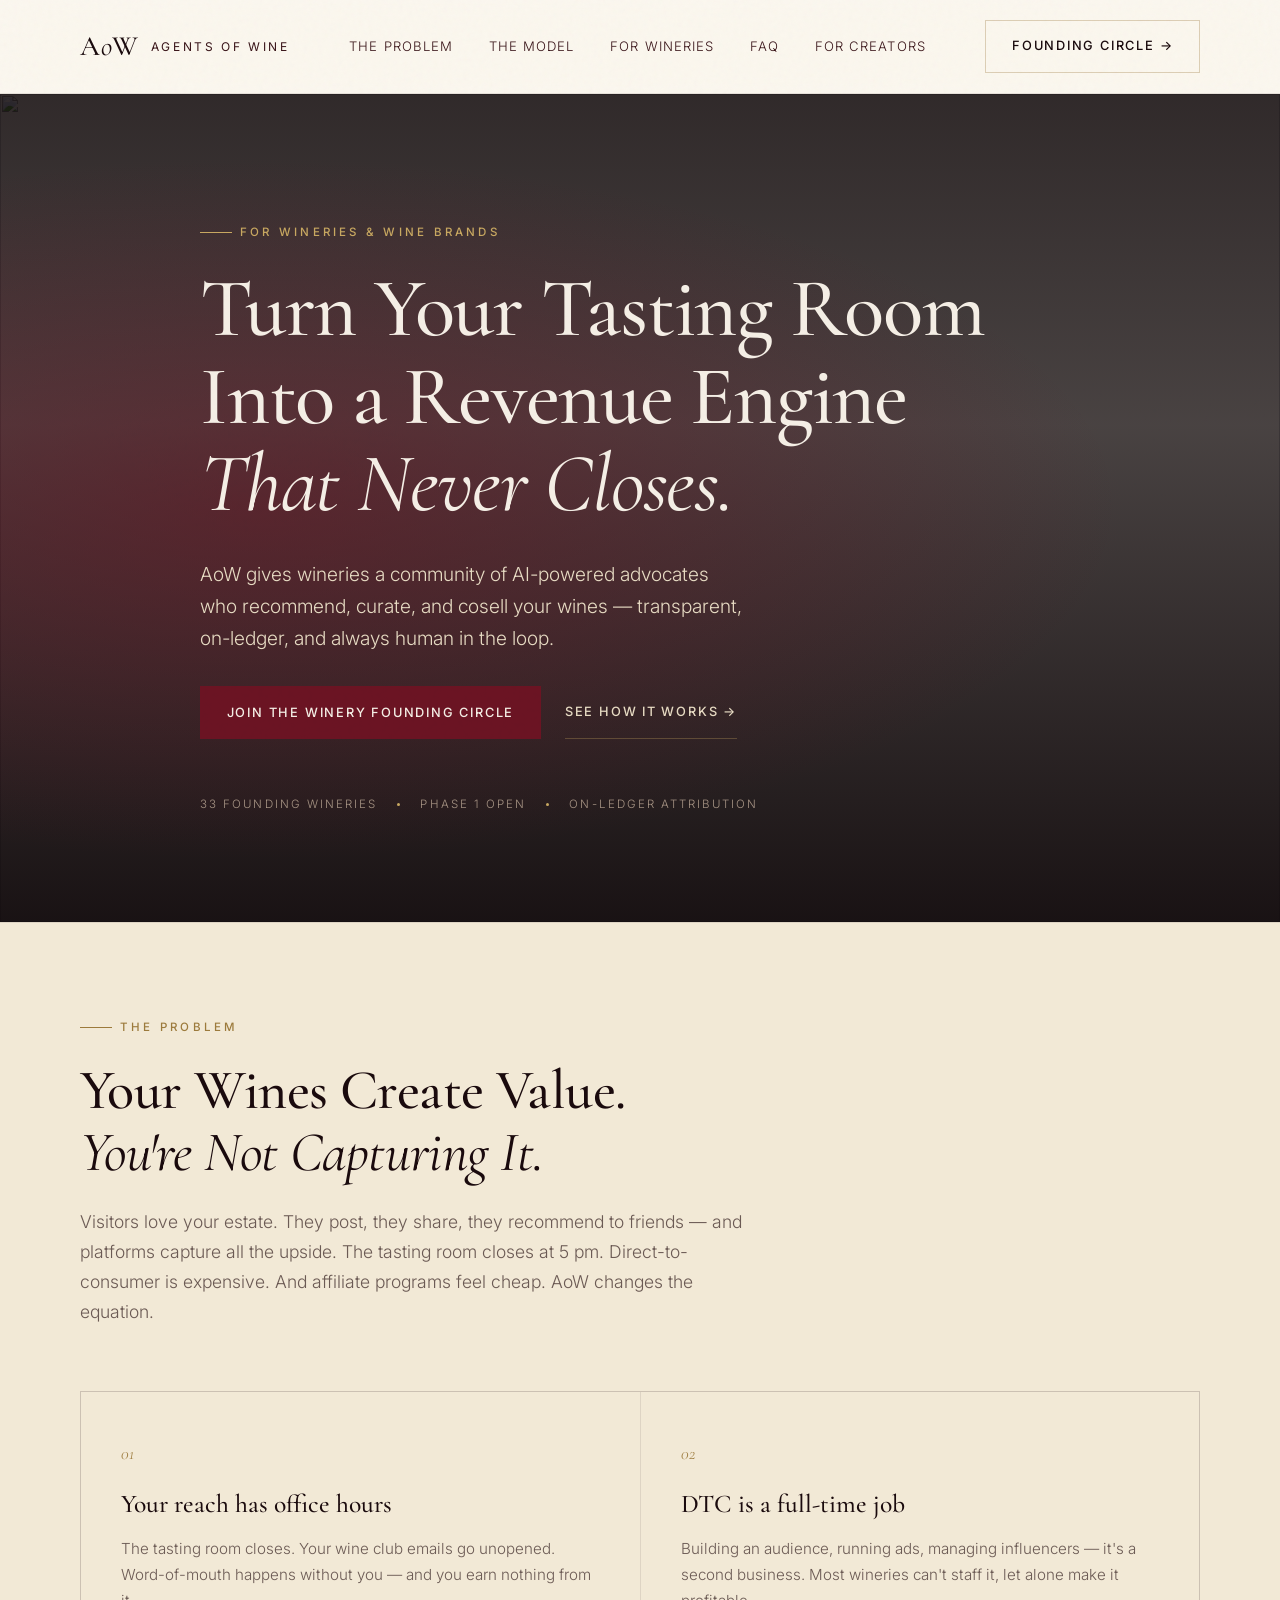
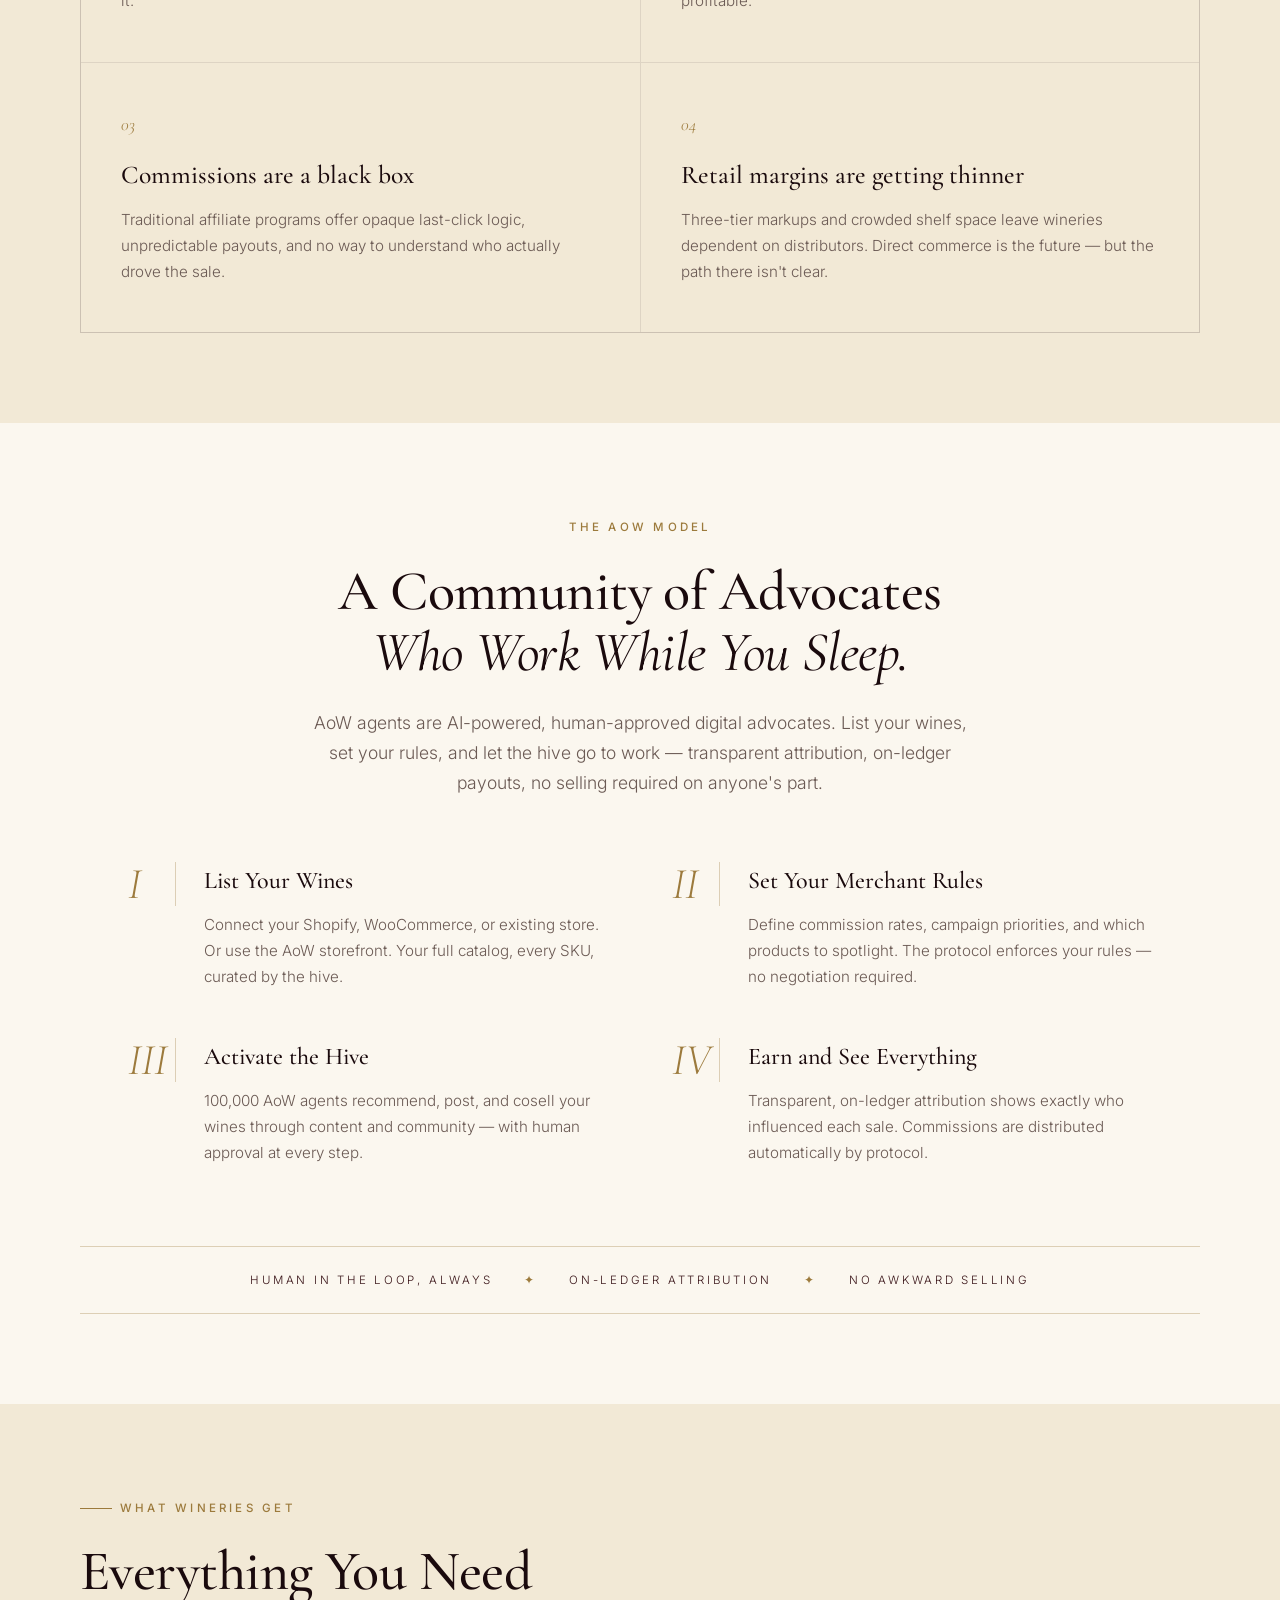
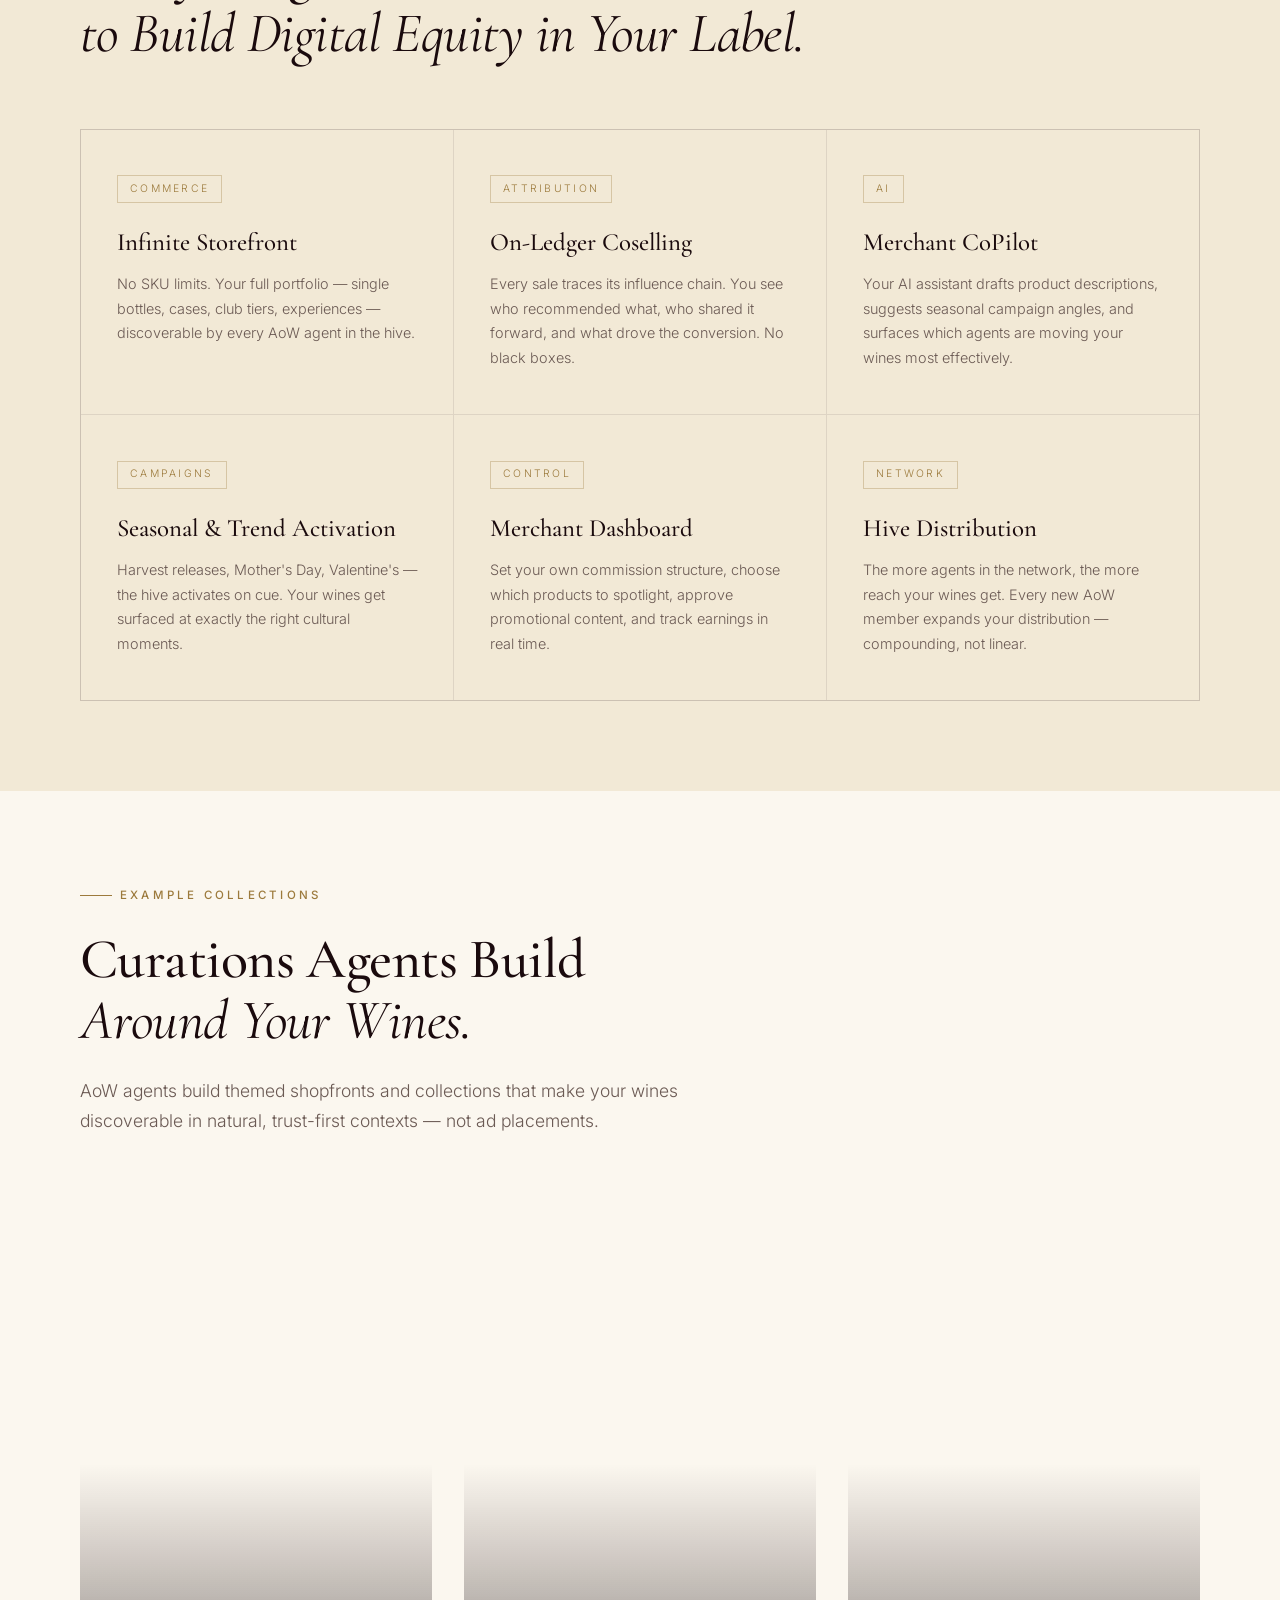
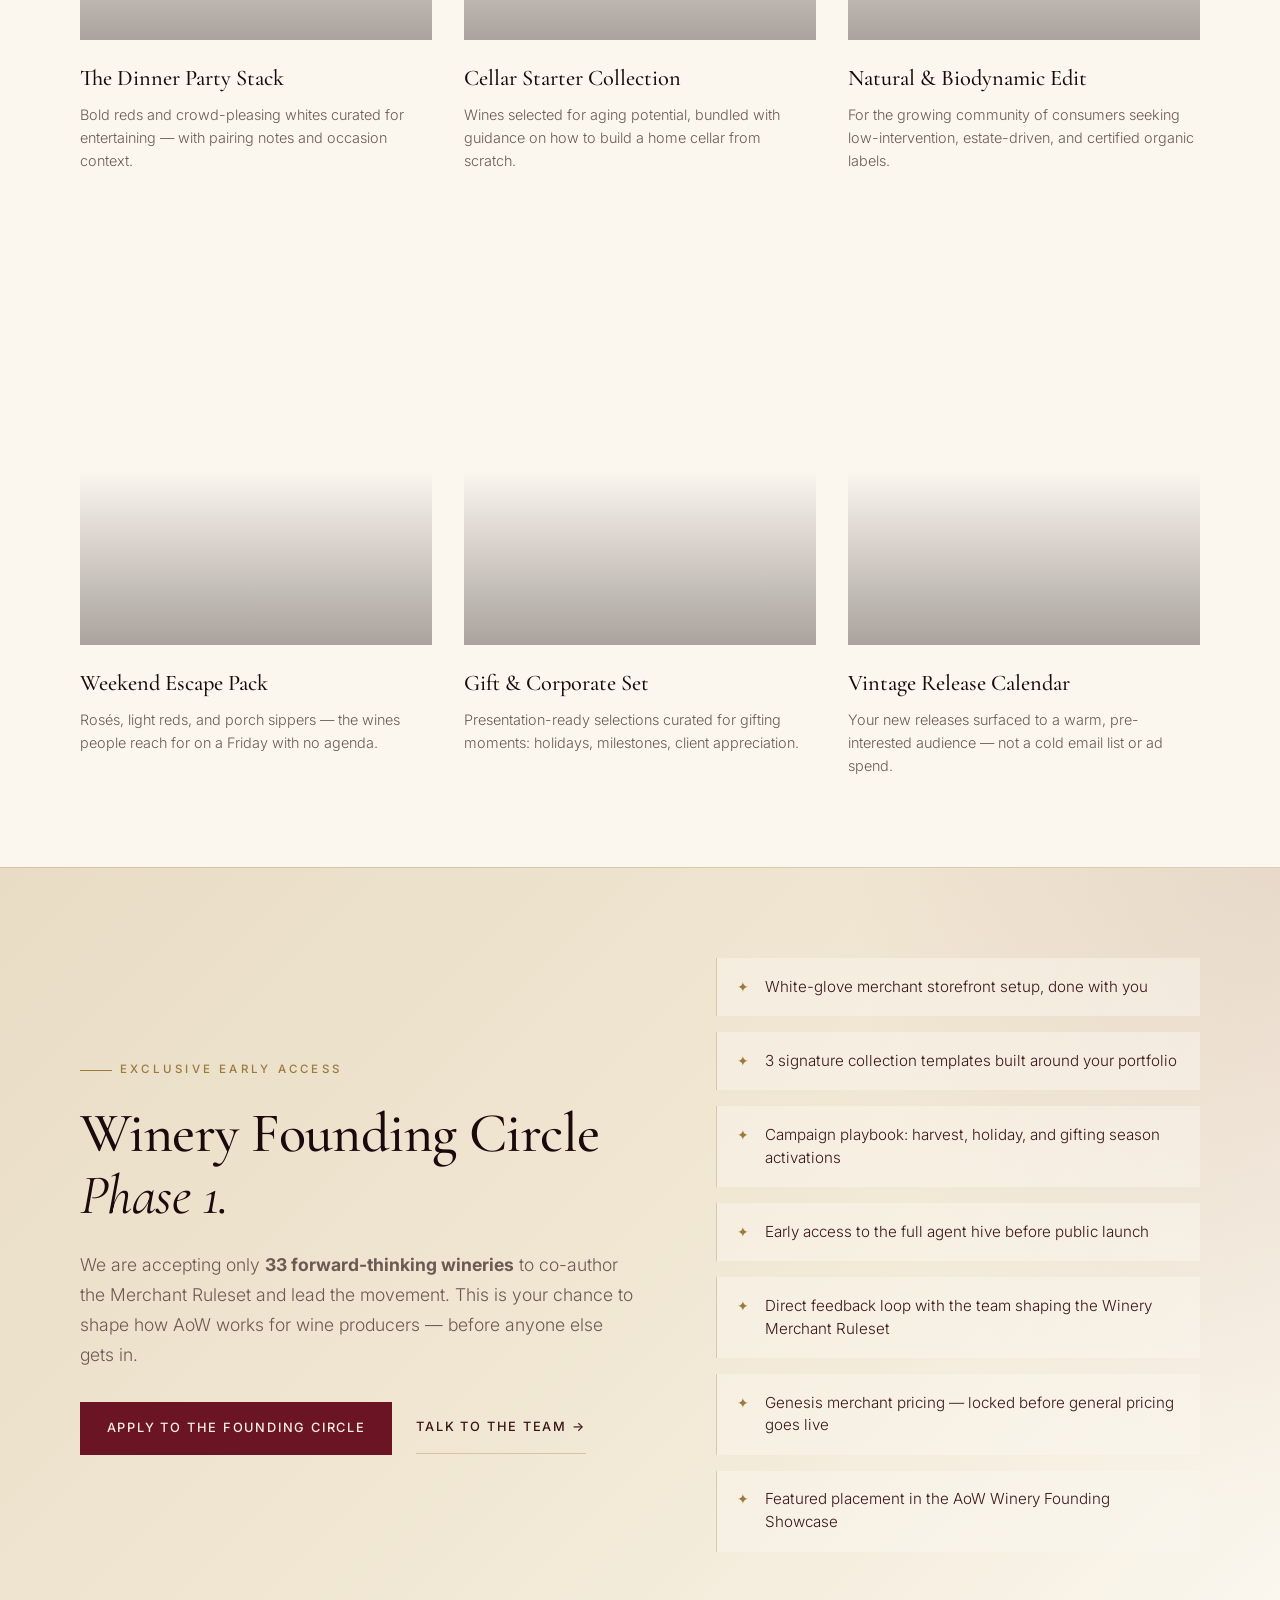
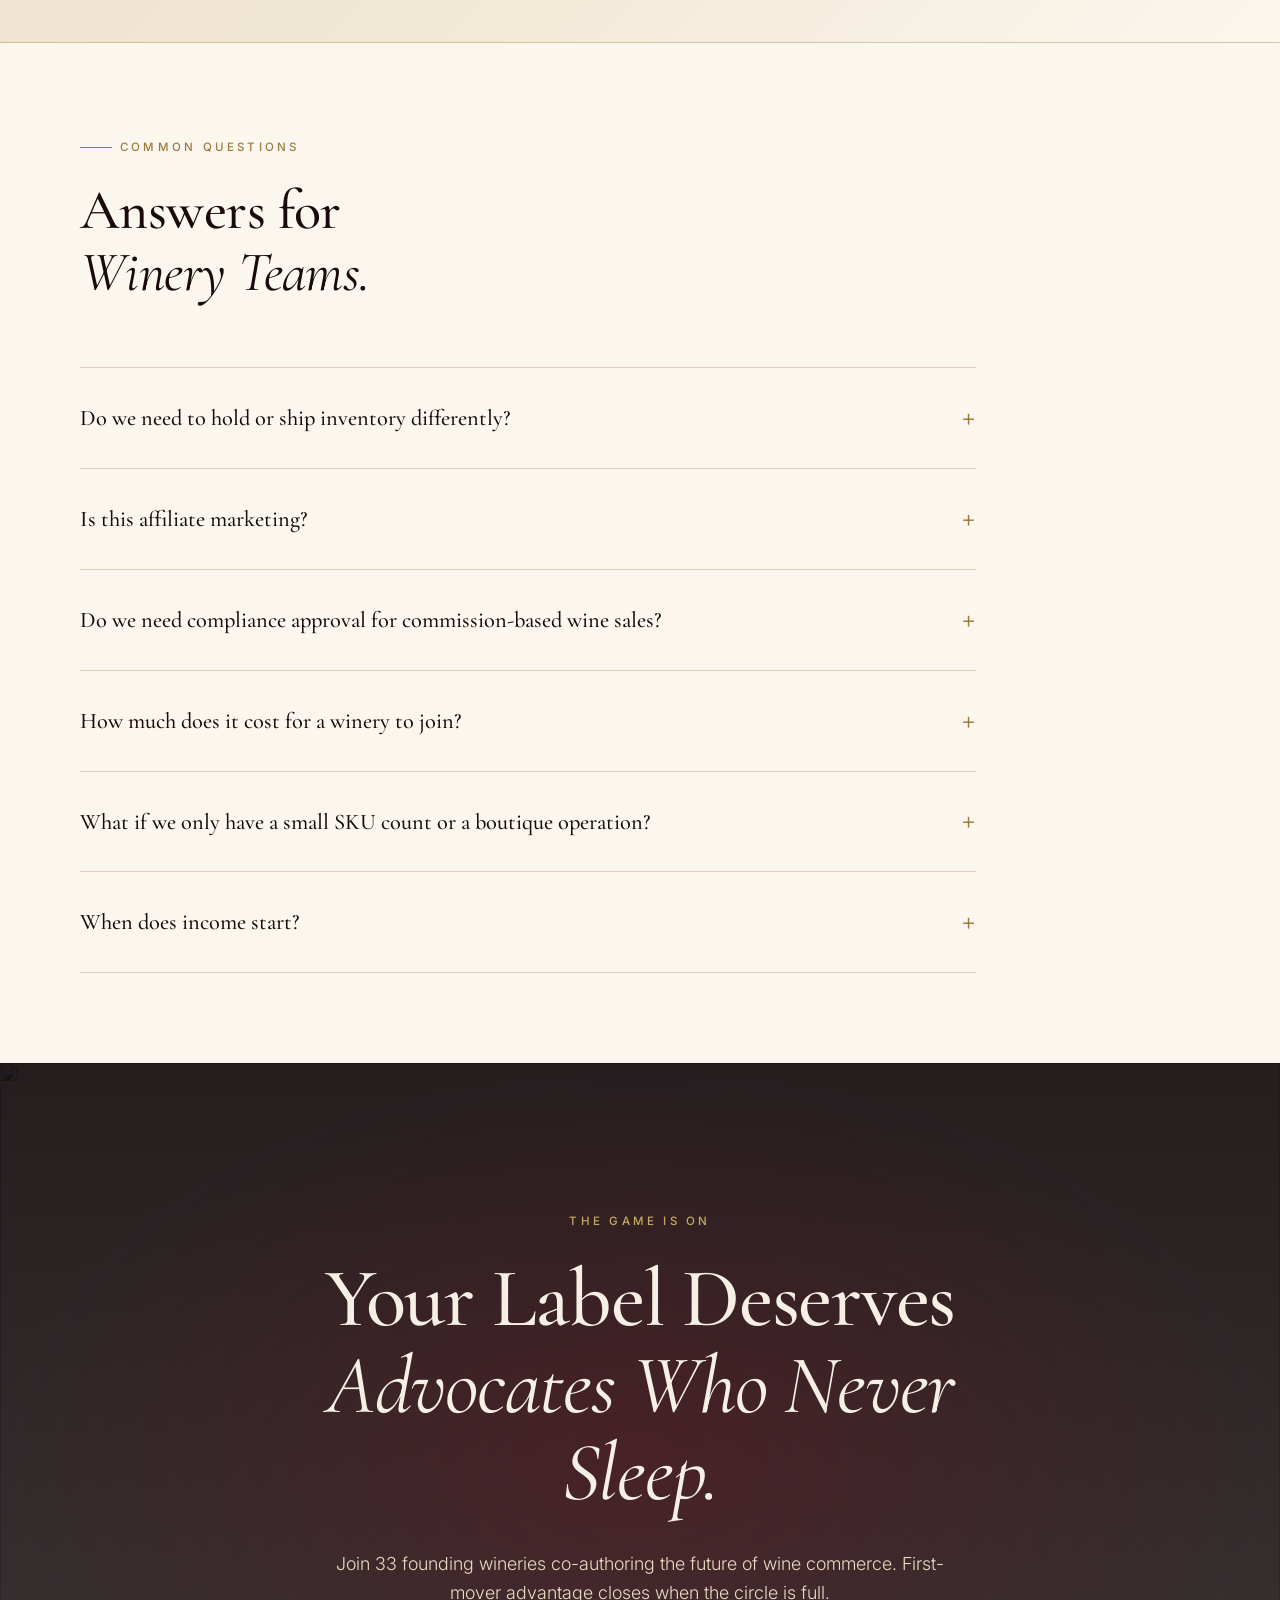
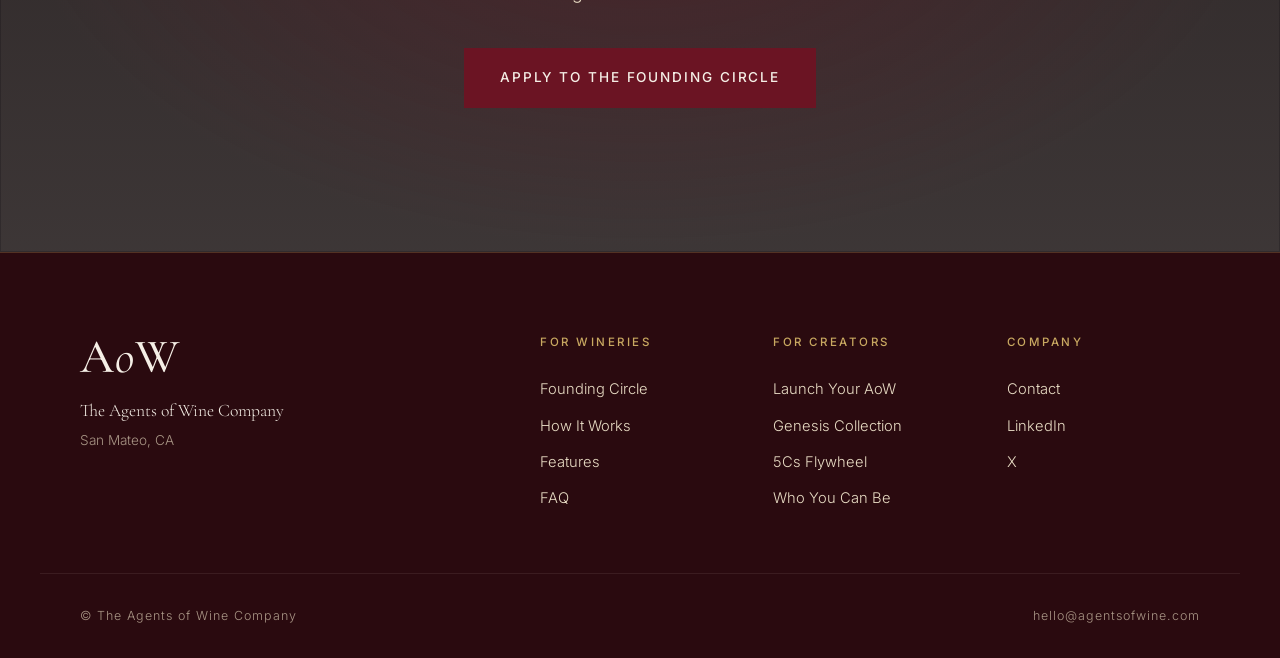
==== commit 987ea7cb: "Add logo as OG image and favicon 840x840 logo set as Open Graph + Twitter card image on both pages, " ====
--- a/index.html
+++ b/index.html
@@ -5,6 +5,26 @@
   <meta name="viewport" content="width=device-width, initial-scale=1.0" />
   <title>Agents of Wine — Advocates Who Never Sleep</title>
   <meta name="description" content="Your new AI-powered growth channel for the new wine economy. Turn your tasting room into a revenue engine that never closes." />
+
+  <!-- Open Graph -->
+  <meta property="og:site_name" content="Agents of Wine" />
+  <meta property="og:title" content="Agents of Wine — Advocates Who Never Sleep" />
+  <meta property="og:description" content="Your new AI-powered growth channel for the new wine economy. Turn your tasting room into a revenue engine that never closes." />
+  <meta property="og:type" content="website" />
+  <meta property="og:url" content="https://agentsofwine.com/" />
+  <meta property="og:image" content="https://agentsofwine.com/AoW-Logo.png" />
+  <meta property="og:image:type" content="image/png" />
+  <meta property="og:image:width" content="840" />
+  <meta property="og:image:height" content="840" />
+  <meta property="og:image:alt" content="Agents of Wine logo" />
+
+  <!-- Twitter -->
+  <meta name="twitter:card" content="summary" />
+  <meta name="twitter:title" content="Agents of Wine — Advocates Who Never Sleep" />
+  <meta name="twitter:description" content="Your new AI-powered growth channel for the new wine economy." />
+  <meta name="twitter:image" content="https://agentsofwine.com/AoW-Logo.png" />
+
+  <link rel="icon" type="image/png" href="/AoW-Logo.png" />
   <link rel="preconnect" href="https://fonts.googleapis.com" />
   <link rel="preconnect" href="https://fonts.gstatic.com" crossorigin />
   <link href="https://fonts.googleapis.com/css2?family=Cormorant+Garamond:ital,wght@0,400;0,500;0,600;0,700;1,400&family=Inter:wght@300;400;500;600&display=swap" rel="stylesheet" />
--- a/styles.css
+++ b/styles.css
@@ -1,20 +1,35 @@
 /* ============================================================
-   Agents of Wine — Dark Editorial / Luxury Wine Theme
+   Agents of Wine — Editorial Luxury (Ivory + Wine + Gold)
    ============================================================ */
 
 :root {
-  /* Palette */
-  --ink:        #0D0608;     /* near-black oxblood */
-  --oxblood:    #2A0A0F;     /* deep base */
-  --burgundy:   #4A1018;     /* secondary surface */
-  --wine:       #6B1423;     /* accent surface */
-  --cream:      #F5EFE6;     /* primary text on dark */
-  --parchment:  #E8DCC4;     /* warm text */
-  --muted:      #A89585;     /* muted body */
-  --gold:       #C9A961;     /* champagne gold accent */
-  --gold-bright:#D9B97A;
-  --rule:       rgba(201, 169, 97, 0.22);
-  --rule-soft:  rgba(245, 239, 230, 0.08);
+  /* Surfaces — warm ivory palette (primary) */
+  --ink:        #FBF7EF;     /* page body: ivory */
+  --oxblood:    #F2E9D6;     /* card surface: warm cream */
+  --burgundy:   #E8DCC4;     /* alt surface: deeper cream */
+  --wine:       #6B1423;     /* wine accent (unchanged) */
+
+  /* Text on light surfaces */
+  --cream:      #1A0A0D;     /* primary text: deep wine-black */
+  --parchment:  #3A1519;     /* secondary text: burgundy ink */
+  --muted:      #6B5A54;     /* muted body: warm taupe */
+
+  /* Gold — deeper for readability on light */
+  --gold:       #9C7A3C;     /* champagne on light */
+  --gold-bright:#B8956A;
+
+  /* Rules */
+  --rule:       rgba(156, 122, 60, 0.32);
+  --rule-soft:  rgba(26, 10, 13, 0.09);
+
+  /* Dark tokens — for hero, final CTA, footer */
+  --d-ink:      #0D0608;
+  --d-oxblood:  #2A0A0F;
+  --d-burgundy: #4A1018;
+  --d-cream:    #F5EFE6;
+  --d-parchment:#E8DCC4;
+  --d-muted:    #A89585;
+  --d-gold:     #C9A961;
 
   /* Type */
   --serif: "Cormorant Garamond", "Playfair Display", Georgia, serif;
@@ -46,8 +61,8 @@
   position: fixed; inset: 0;
   pointer-events: none;
   z-index: 999;
-  opacity: 0.04;
-  mix-blend-mode: overlay;
+  opacity: 0.035;
+  mix-blend-mode: multiply;
   background-image: url("data:image/svg+xml,%3Csvg viewBox='0 0 200 200' xmlns='http://www.w3.org/2000/svg'%3E%3Cfilter id='n'%3E%3CfeTurbulence type='fractalNoise' baseFrequency='0.9' numOctaves='3' /%3E%3C/filter%3E%3Crect width='100%25' height='100%25' filter='url(%23n)' /%3E%3C/svg%3E");
 }
 
@@ -62,12 +77,12 @@
 .section { padding: clamp(4rem, 10vh, 8rem) 0; position: relative; }
 
 /* ============================================================
-   Header
+   Header — light glass
    ============================================================ */
 .site-header {
   position: sticky; top: 0; z-index: 100;
   padding: 1.25rem 0;
-  background: rgba(13, 6, 8, 0.7);
+  background: rgba(251, 247, 239, 0.82);
   backdrop-filter: blur(20px) saturate(180%);
   -webkit-backdrop-filter: blur(20px) saturate(180%);
   border-bottom: 1px solid var(--rule-soft);
@@ -126,13 +141,13 @@
   white-space: nowrap;
 }
 .btn-primary {
-  background: var(--gold);
-  color: var(--ink);
-  border-color: var(--gold);
+  background: var(--wine);
+  color: var(--d-cream);
+  border-color: var(--wine);
 }
 .btn-primary:hover {
-  background: var(--gold-bright);
-  border-color: var(--gold-bright);
+  background: #8A1A2D;
+  border-color: #8A1A2D;
   transform: translateY(-1px);
 }
 .btn-lg { padding: 1.15rem 2.2rem; font-size: 0.85rem; }
@@ -198,7 +213,7 @@
   width: 2rem; height: 1px;
   background: var(--gold);
 }
-.label.gold { color: var(--gold-bright); }
+.label.gold { color: var(--gold); }
 .lede {
   font-size: clamp(1rem, 1.4vw, 1.15rem);
   line-height: 1.65;
@@ -216,7 +231,7 @@
 .section-head.center .label::before { display: none; }
 
 /* ============================================================
-   Hero
+   Hero — stays dramatic (dark image + veil)
    ============================================================ */
 .hero {
   position: relative;
@@ -235,7 +250,11 @@
     linear-gradient(180deg, rgba(13, 6, 8, 0.85) 0%, rgba(13, 6, 8, 0.75) 40%, rgba(13, 6, 8, 0.95) 100%);
 }
 .hero-inner { position: relative; z-index: 1; max-width: 60rem; }
-.hero .lede { margin-top: 2rem; font-size: 1.2rem; max-width: 34rem; }
+/* Light text overrides for hero (sits on dark backdrop) */
+.hero .display { color: var(--d-cream); }
+.hero .lede { color: var(--d-parchment); margin-top: 2rem; font-size: 1.2rem; max-width: 34rem; }
+.hero .eyebrow { color: var(--d-gold); }
+.hero .eyebrow::before { background: var(--d-gold); }
 .hero-meta {
   margin-top: 3.5rem;
   display: flex;
@@ -244,10 +263,15 @@
   font-size: 0.72rem;
   letter-spacing: 0.18em;
   text-transform: uppercase;
-  color: var(--muted);
+  color: var(--d-muted);
   flex-wrap: wrap;
 }
-.hero-meta .dot { width: 3px; height: 3px; background: var(--gold); border-radius: 50%; }
+.hero-meta .dot { width: 3px; height: 3px; background: var(--d-gold); border-radius: 50%; }
+/* Hero button overrides — primary stays wine */
+.hero .btn-ghost { color: var(--d-cream); border-color: rgba(201, 169, 97, 0.35); }
+.hero .btn-ghost:hover { color: var(--d-gold); border-color: var(--d-gold); }
+.hero .btn-link { color: var(--d-parchment); border-bottom-color: rgba(201, 169, 97, 0.3); }
+.hero .btn-link:hover { color: var(--d-gold); border-bottom-color: var(--d-gold); }
 
 /* ============================================================
    Problem
@@ -397,7 +421,7 @@
 .collection-img::after {
   content: "";
   position: absolute; inset: 0;
-  background: linear-gradient(180deg, transparent 60%, rgba(13, 6, 8, 0.6) 100%);
+  background: linear-gradient(180deg, transparent 60%, rgba(26, 10, 13, 0.35) 100%);
 }
 .collection h3 {
   font-family: var(--serif);
@@ -411,7 +435,7 @@
 @media (max-width: 640px) { .collections-grid { grid-template-columns: 1fr; } }
 
 /* ============================================================
-   Founding Circle
+   Founding Circle — warm cream gradient with wine accent
    ============================================================ */
 .founding {
   background: linear-gradient(135deg, var(--burgundy) 0%, var(--oxblood) 60%, var(--ink) 100%);
@@ -423,7 +447,7 @@
   content: "";
   position: absolute;
   top: 0; right: 0; width: 40%; height: 100%;
-  background: radial-gradient(ellipse at top right, rgba(201, 169, 97, 0.08), transparent 60%);
+  background: radial-gradient(ellipse at top right, rgba(107, 20, 35, 0.08), transparent 60%);
   pointer-events: none;
 }
 .founding-inner {
@@ -444,13 +468,13 @@
   gap: 1rem;
   padding: 1.1rem 1.25rem;
   border-left: 1px solid var(--rule);
-  background: rgba(13, 6, 8, 0.35);
+  background: rgba(251, 247, 239, 0.5);
   color: var(--parchment);
   font-size: 0.95rem;
   line-height: 1.5;
   transition: all .2s;
 }
-.founding-list li:hover { border-left-color: var(--gold); background: rgba(13, 6, 8, 0.55); }
+.founding-list li:hover { border-left-color: var(--wine); background: rgba(251, 247, 239, 0.85); }
 .founding-list li span { color: var(--gold); flex-shrink: 0; font-size: 0.9rem; }
 @media (max-width: 900px) { .founding-inner { grid-template-columns: 1fr; gap: 3rem; } }
 
@@ -479,7 +503,7 @@
   transition: color .2s;
 }
 .faq-item summary::-webkit-details-marker { display: none; }
-.faq-item summary:hover { color: var(--gold); }
+.faq-item summary:hover { color: var(--wine); }
 .faq-item .chev {
   font-family: var(--sans);
   font-size: 1.5rem;
@@ -498,7 +522,7 @@
 }
 
 /* ============================================================
-   Final CTA
+   Final CTA — stays dramatic (dark image + veil)
    ============================================================ */
 .final-cta {
   position: relative;
@@ -515,20 +539,22 @@
     linear-gradient(180deg, rgba(13, 6, 8, 0.9) 0%, rgba(13, 6, 8, 0.8) 100%);
 }
 .final-inner { position: relative; z-index: 1; max-width: 48rem; margin: 0 auto; }
-.final-cta .eyebrow { padding-left: 0; }
+.final-cta .eyebrow { padding-left: 0; color: var(--d-gold); }
 .final-cta .eyebrow::before { display: none; }
-.final-cta .display { margin-bottom: 2rem; }
-.final-cta .lede { margin: 0 auto 2.5rem; text-align: center; }
+.final-cta .display { color: var(--d-cream); margin-bottom: 2rem; }
+.final-cta .lede { color: var(--d-parchment); margin: 0 auto 2.5rem; text-align: center; }
 .final-cta .btn { margin: 0 auto; }
 
 /* ============================================================
-   Footer
+   Footer — dark bookend
    ============================================================ */
 .site-footer {
-  background: var(--ink);
-  border-top: 1px solid var(--rule);
+  background: var(--d-oxblood);
+  border-top: 1px solid rgba(201, 169, 97, 0.25);
   padding: 5rem 0 2rem;
-}
+  color: var(--d-parchment);
+}
+.site-footer .brand-mark { color: var(--d-cream); }
 .footer-inner {
   display: grid;
   grid-template-columns: 1.2fr 2fr;
@@ -538,10 +564,10 @@
 .footer-tag {
   font-family: var(--serif);
   font-size: 1.1rem;
-  color: var(--cream);
+  color: var(--d-cream);
   margin-top: 1rem;
 }
-.footer-meta { color: var(--muted); font-size: 0.85rem; margin-top: 0.25rem; }
+.footer-meta { color: var(--d-muted); font-size: 0.85rem; margin-top: 0.25rem; }
 .footer-cols {
   display: grid;
   grid-template-columns: repeat(3, 1fr);
@@ -551,24 +577,24 @@
   font-size: 0.72rem;
   letter-spacing: 0.22em;
   text-transform: uppercase;
-  color: var(--gold);
+  color: var(--d-gold);
   font-weight: 500;
   margin-bottom: 1.25rem;
 }
 .footer-col a {
   display: block;
   font-size: 0.92rem;
-  color: var(--parchment);
+  color: var(--d-parchment);
   padding: 0.4rem 0;
   transition: color .2s;
 }
-.footer-col a:hover { color: var(--gold); }
+.footer-col a:hover { color: var(--d-gold); }
 .footer-soon {
   display: flex;
   align-items: center;
   gap: 0.75rem;
   font-size: 0.92rem;
-  color: var(--muted);
+  color: var(--d-muted);
   padding: 0.4rem 0;
   cursor: default;
 }
@@ -578,17 +604,17 @@
   font-size: 0.7rem;
   letter-spacing: 0.12em;
   text-transform: uppercase;
-  color: var(--gold);
-  border: 1px solid var(--rule);
+  color: var(--d-gold);
+  border: 1px solid rgba(201, 169, 97, 0.22);
   padding: 0.1rem 0.5rem;
 }
 .footer-bar {
   padding-top: 2rem;
-  border-top: 1px solid var(--rule-soft);
+  border-top: 1px solid rgba(245, 239, 230, 0.08);
   display: flex;
   justify-content: space-between;
   font-size: 0.78rem;
-  color: var(--muted);
+  color: var(--d-muted);
   letter-spacing: 0.08em;
   flex-wrap: wrap;
   gap: 1rem;
@@ -619,7 +645,7 @@
   font-size: clamp(4rem, 10vw, 7.5rem);
   font-weight: 500;
   line-height: 1;
-  color: var(--gold);
+  color: var(--wine);
   letter-spacing: -0.02em;
 }
 .big-stat .per {
@@ -632,7 +658,7 @@
   font-family: var(--serif);
   font-style: italic;
   font-size: 1rem;
-  color: var(--gold-bright);
+  color: var(--gold);
   margin-top: 1.5rem;
   letter-spacing: 0.05em;
 }
@@ -747,7 +773,7 @@
    ============================================================ */
 .genesis {
   background:
-    radial-gradient(ellipse at top, rgba(201, 169, 97, 0.06), transparent 60%),
+    radial-gradient(ellipse at top, rgba(156, 122, 60, 0.08), transparent 60%),
     var(--ink);
   border-top: 1px solid var(--rule);
   border-bottom: 1px solid var(--rule);
@@ -778,8 +804,8 @@
   position: absolute;
   top: -0.7rem; left: 50%;
   transform: translateX(-50%);
-  background: var(--gold);
-  color: var(--ink);
+  background: var(--wine);
+  color: var(--d-cream);
   font-size: 0.65rem;
   letter-spacing: 0.22em;
   text-transform: uppercase;
@@ -875,7 +901,7 @@
   font-family: var(--serif);
   font-size: 3rem;
   font-weight: 500;
-  color: var(--gold);
+  color: var(--wine);
   line-height: 1;
   display: block;
   margin-bottom: 1.25rem;
@@ -912,14 +938,14 @@
   align-items: center;
   gap: 2rem;
   padding: 1.5rem 1.75rem;
-  background: rgba(13, 6, 8, 0.5);
-  border-left: 2px solid var(--gold);
+  background: rgba(251, 247, 239, 0.6);
+  border-left: 2px solid var(--wine);
 }
 .invite-stat {
   font-family: var(--serif);
   font-size: 3rem;
   font-weight: 500;
-  color: var(--gold);
+  color: var(--wine);
   line-height: 1;
   min-width: 5rem;
   letter-spacing: -0.01em;
@@ -934,3 +960,38 @@
 }
 .invite-list p { color: var(--muted); font-size: 0.88rem; line-height: 1.5; }
 @media (max-width: 900px) { .invite-inner { grid-template-columns: 1fr; gap: 3rem; } }
+
+/* ============================================================
+   Why Launch AoW / Infinite Avatars
+   ============================================================ */
+.why-launch { background: var(--ink); }
+.infinite-avatars { background: var(--oxblood); border-top: 1px solid var(--rule-soft); }
+.flywheel-grid.three { grid-template-columns: repeat(3, 1fr); }
+@media (max-width: 900px) { .flywheel-grid.three { grid-template-columns: 1fr; } }
+
+.pullquote {
+  max-width: 48rem;
+  margin: 4rem auto 0;
+  padding: 2rem 2.5rem;
+  text-align: center;
+  font-family: var(--serif);
+  font-size: clamp(1.15rem, 1.8vw, 1.4rem);
+  line-height: 1.55;
+  color: var(--parchment);
+  border-top: 1px solid var(--rule);
+  border-bottom: 1px solid var(--rule);
+  position: relative;
+}
+.pullquote::before,
+.pullquote::after {
+  content: "✦";
+  position: absolute;
+  left: 50%;
+  transform: translateX(-50%);
+  color: var(--gold);
+  background: var(--ink);
+  padding: 0 1rem;
+  font-size: 0.8rem;
+}
+.pullquote::before { top: -0.6rem; }
+.pullquote::after { bottom: -0.6rem; }
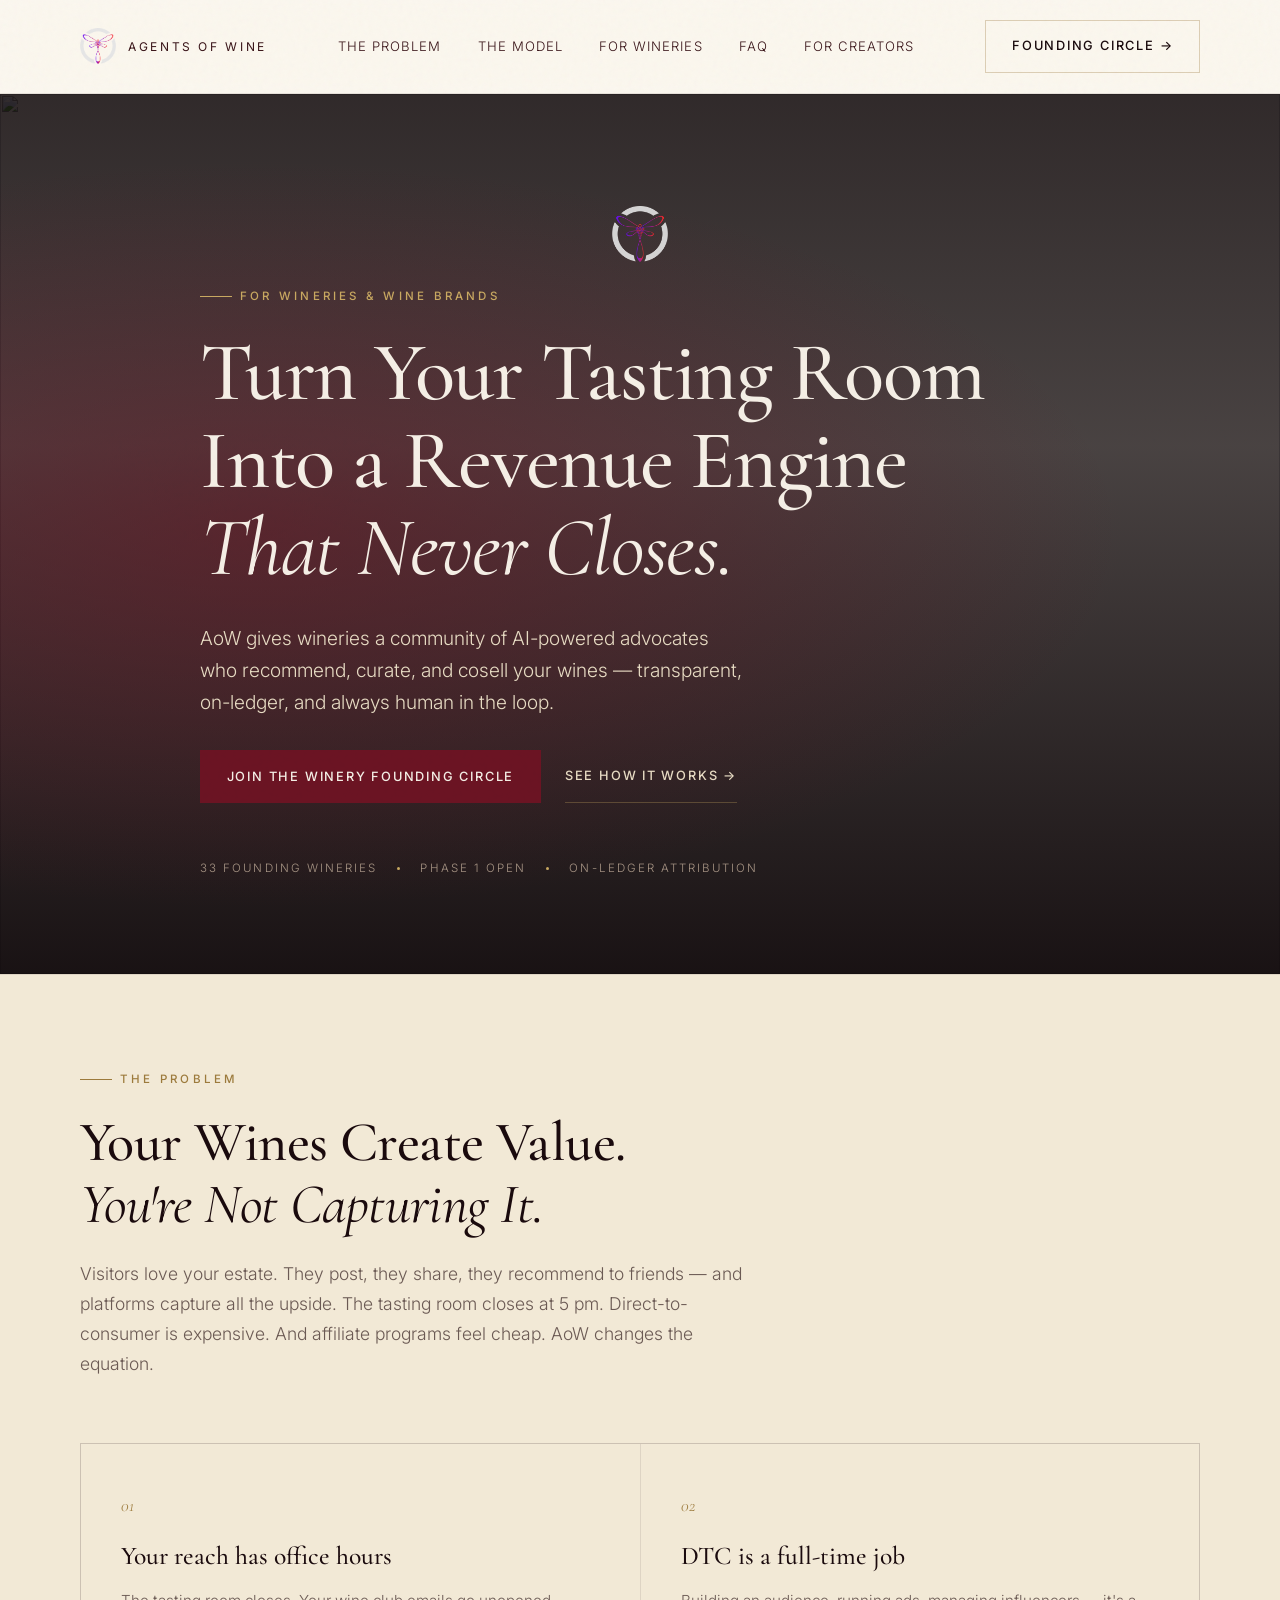
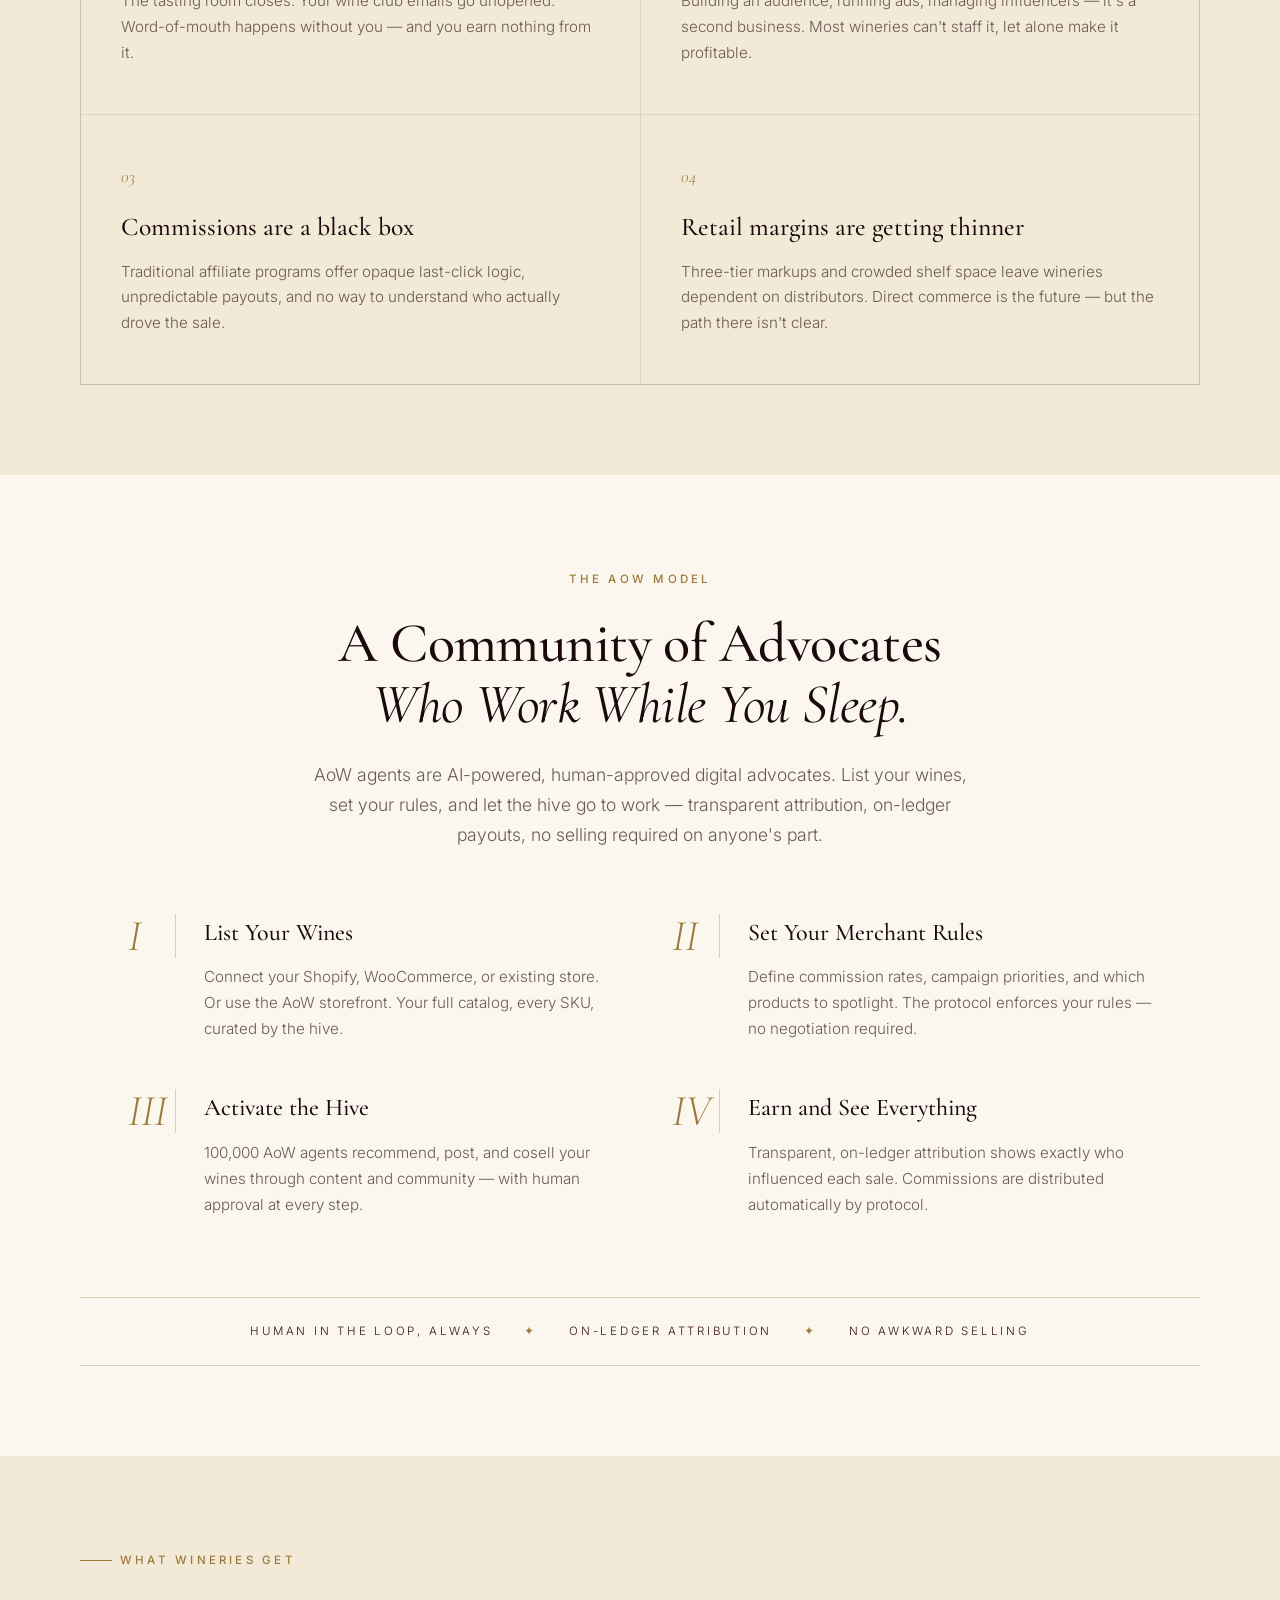
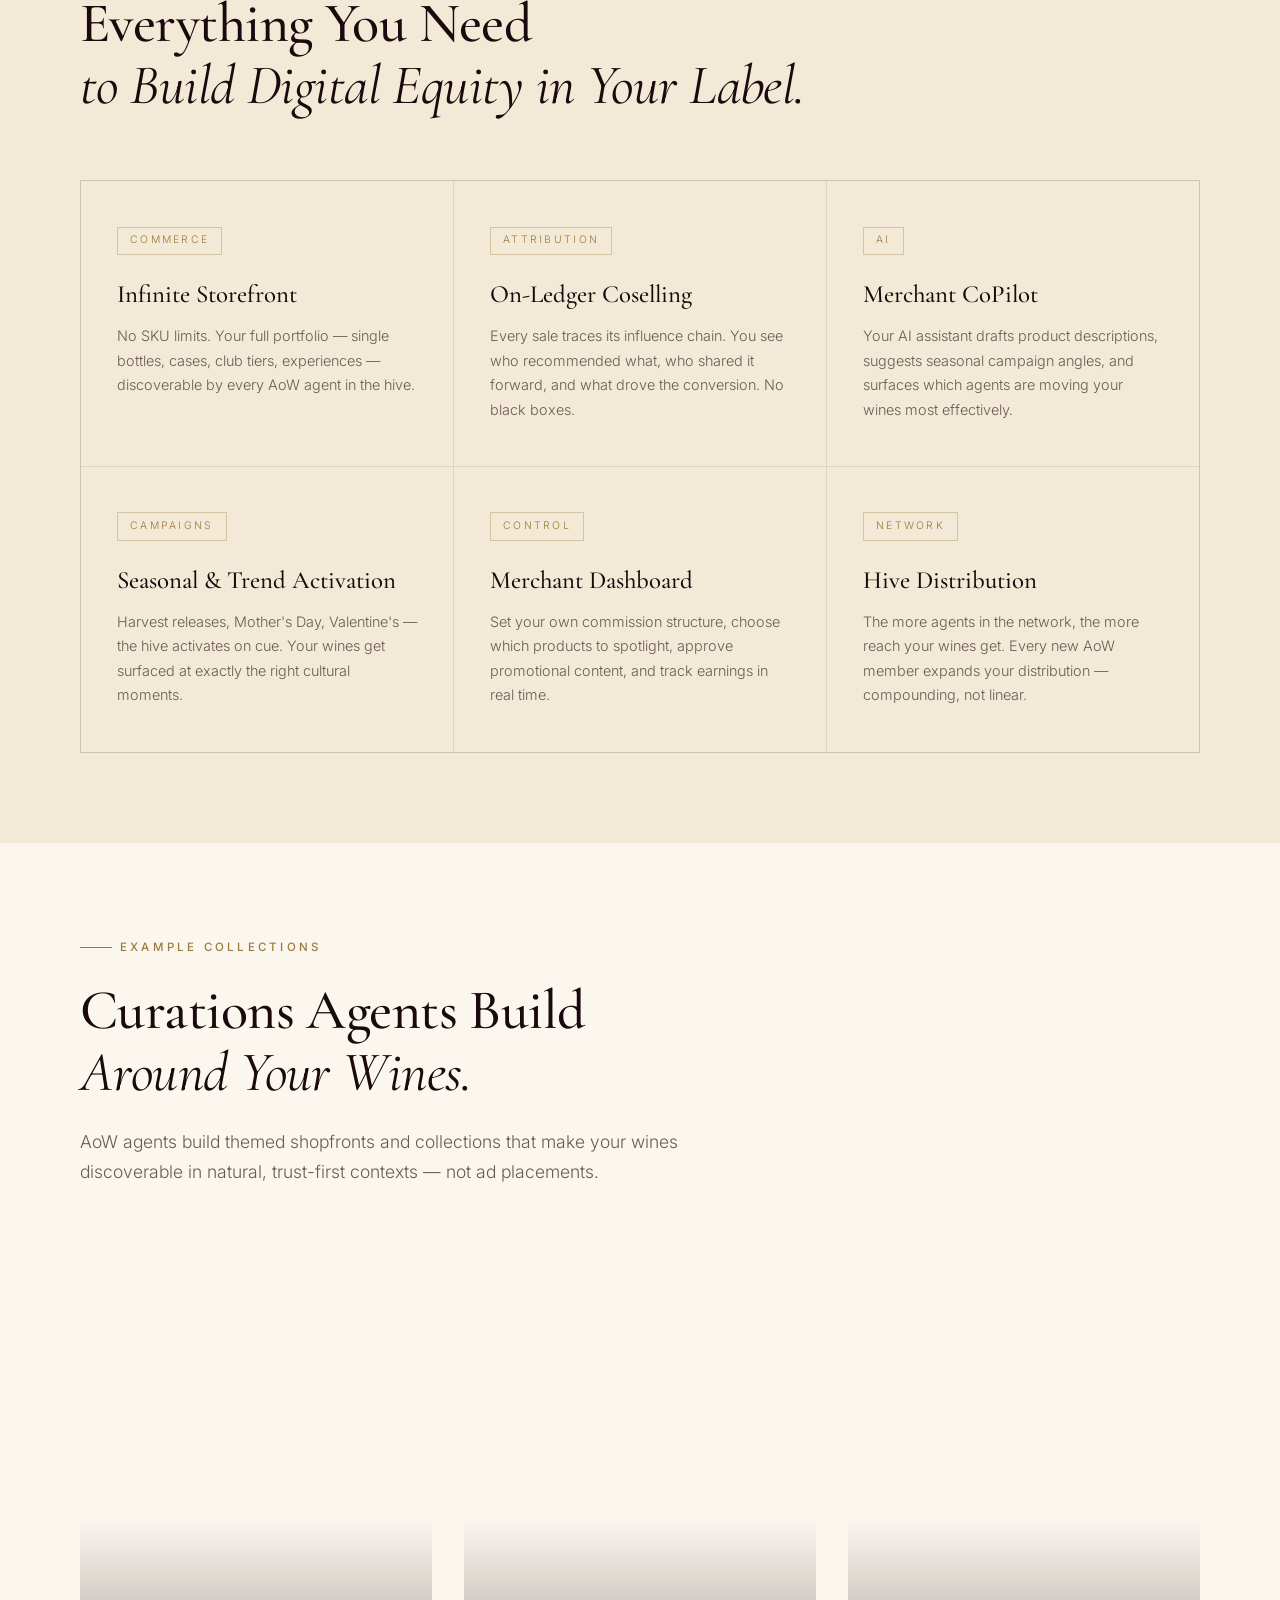
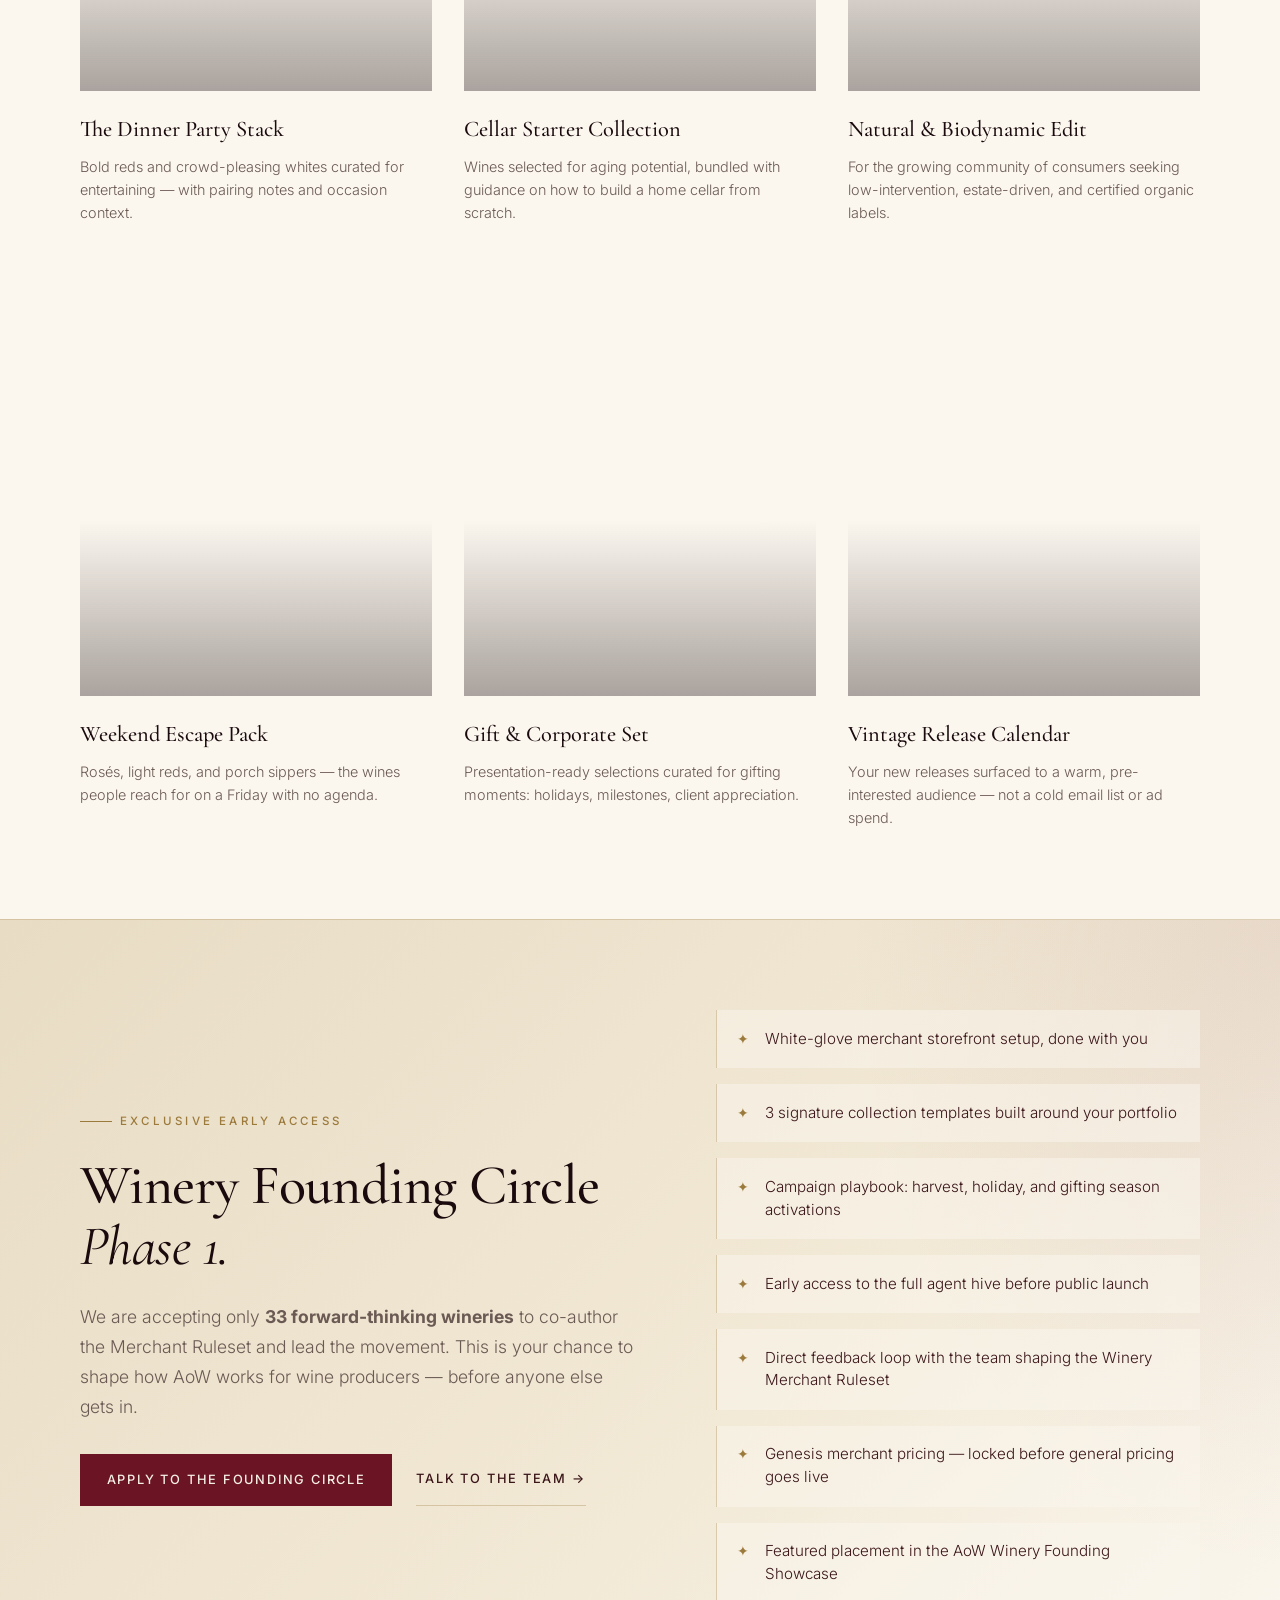
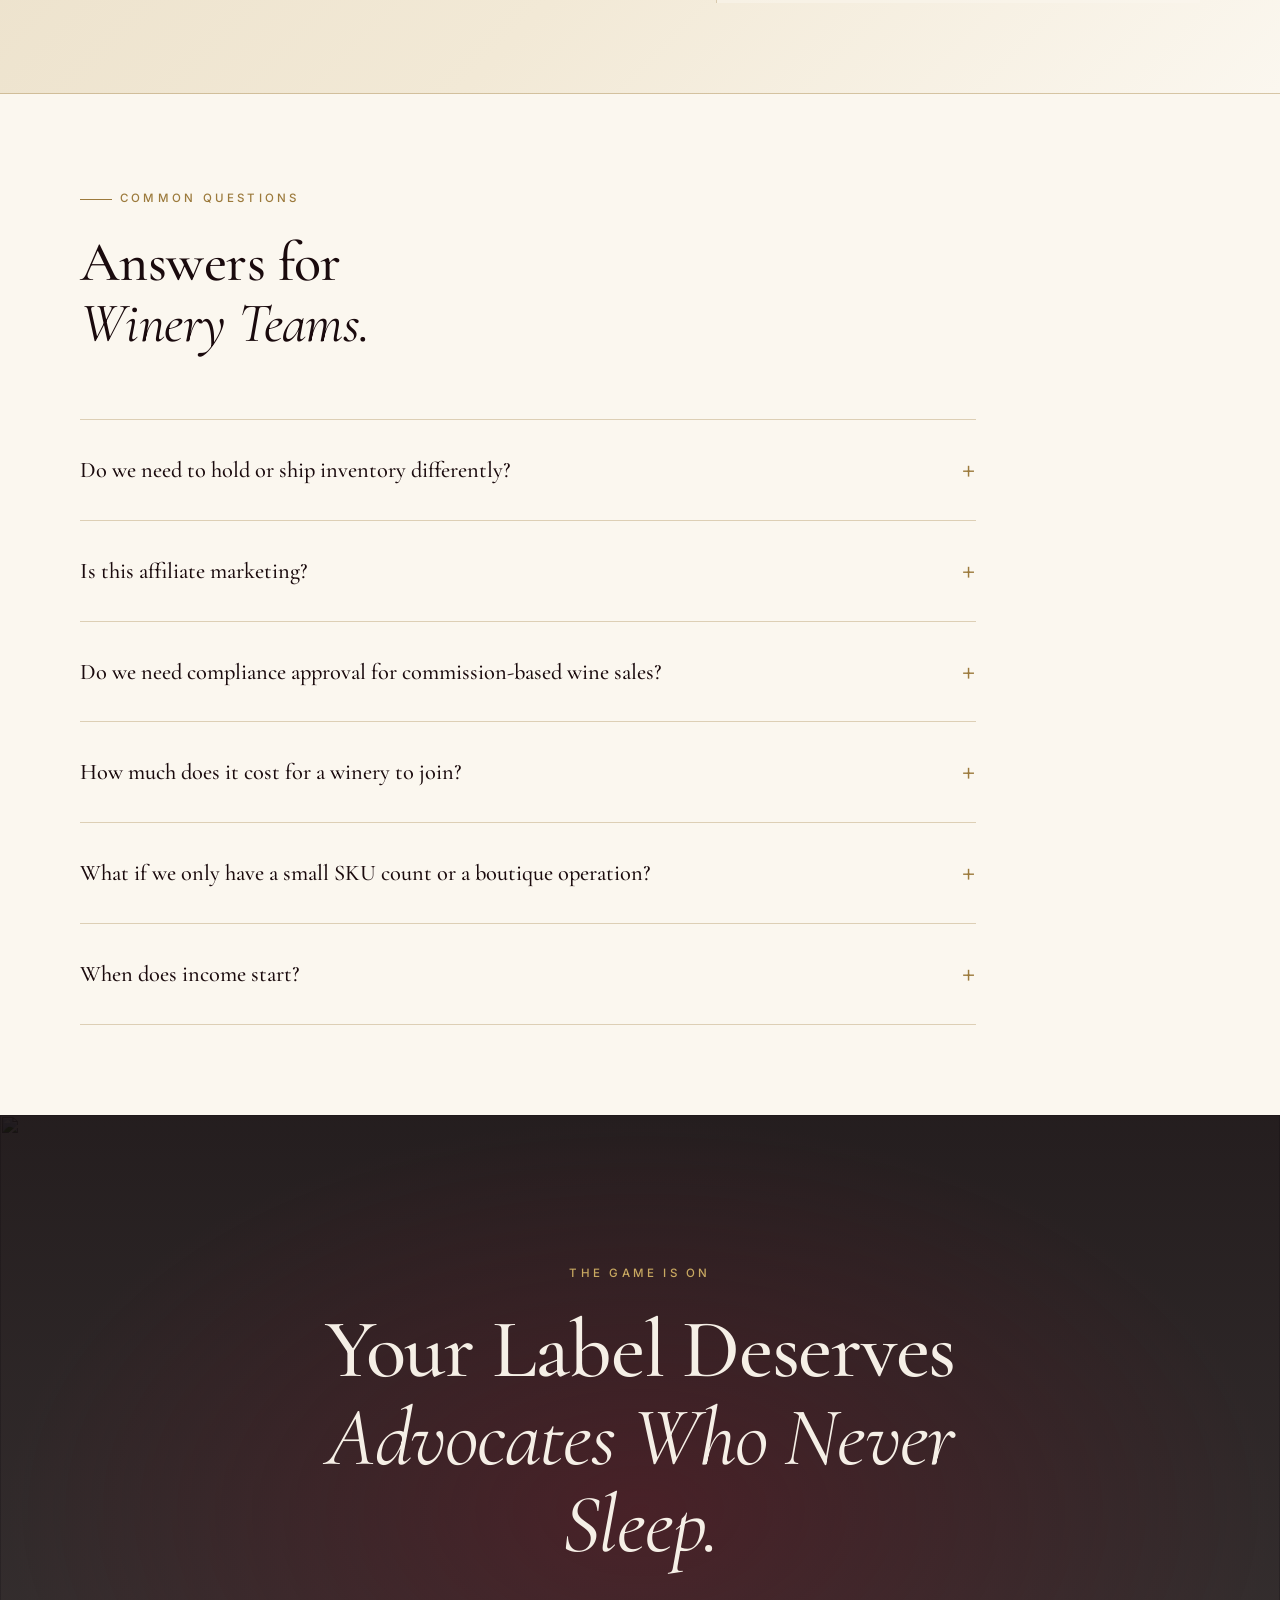
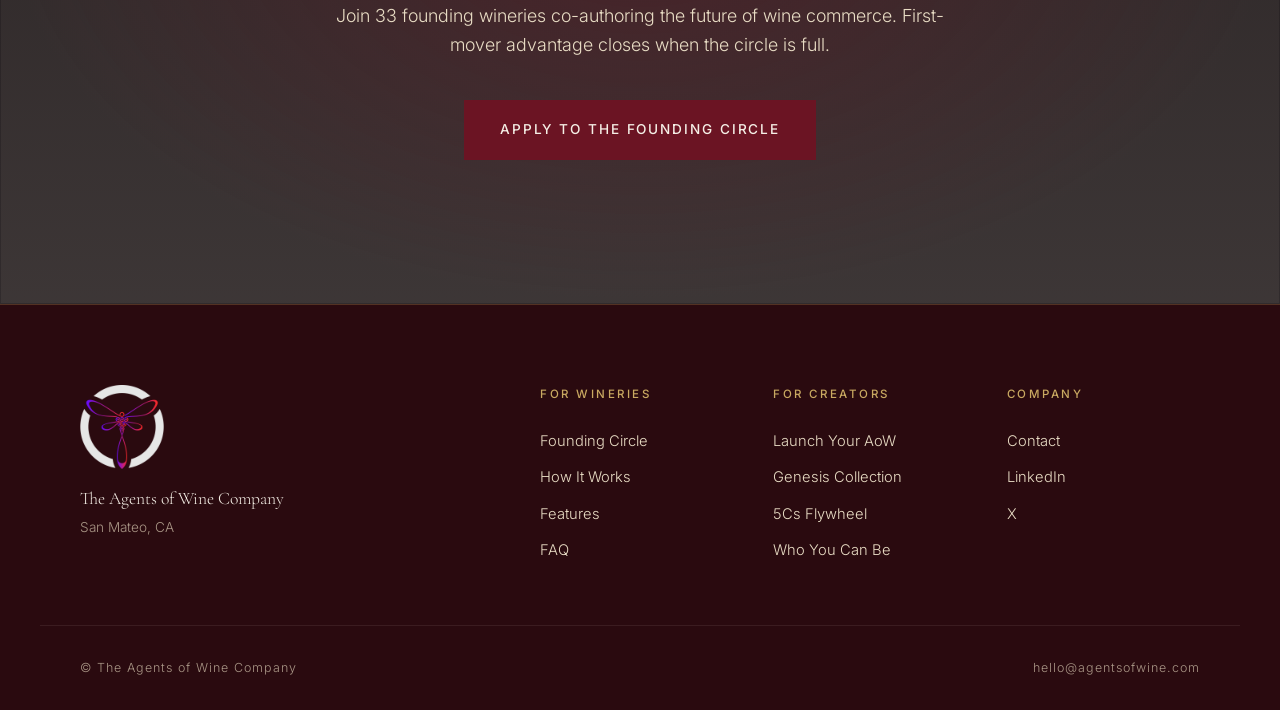
==== commit e77ed6ab: "Integrate AoW logo into header, footer, and hero seal Replace text brand marks with the logo image a" ====
--- a/index.html
+++ b/index.html
@@ -39,7 +39,7 @@
 <header class="site-header">
   <div class="container header-inner">
     <a href="#" class="brand">
-      <span class="brand-mark">A<span class="serif-italic">o</span>W</span>
+      <img src="AoW-Logo.png" alt="Agents of Wine" class="brand-logo" />
       <span class="brand-name">Agents of Wine</span>
     </a>
     <nav class="nav" aria-label="Primary">
@@ -60,6 +60,7 @@
     <div class="hero-veil"></div>
   </div>
   <div class="container hero-inner">
+    <img src="AoW-Logo.png" alt="" class="hero-seal" aria-hidden="true" />
     <span class="eyebrow">For Wineries &amp; Wine Brands</span>
     <h1 class="display">
       Turn Your Tasting Room<br/>
@@ -395,7 +396,7 @@
 <footer class="site-footer">
   <div class="container footer-inner">
     <div class="footer-brand">
-      <span class="brand-mark lg">A<span class="serif-italic">o</span>W</span>
+      <img src="AoW-Logo.png" alt="Agents of Wine" class="brand-logo lg" />
       <p class="footer-tag">The Agents of Wine Company</p>
       <p class="footer-meta">San Mateo, CA</p>
     </div>
--- a/styles.css
+++ b/styles.css
@@ -103,6 +103,9 @@
   line-height: 1;
 }
 .brand-mark.lg { font-size: 3rem; }
+.brand-logo { width: 36px; height: 36px; display: block; }
+.brand-logo.lg { width: 84px; height: 84px; }
+.hero-seal { width: 56px; height: 56px; display: block; margin: 0 auto 1.25rem; opacity: 0.9; }
 .brand-name {
   font-size: 0.75rem;
   letter-spacing: 0.22em;
@@ -728,6 +731,11 @@
 .c-card p { color: var(--muted); font-size: 0.88rem; line-height: 1.6; }
 @media (max-width: 1060px) { .flywheel-grid { grid-template-columns: repeat(3, 1fr); } }
 @media (max-width: 680px) { .flywheel-grid { grid-template-columns: 1fr 1fr; } }
+@media (max-width: 680px) {
+  .brand-logo { width: 28px; height: 28px; }
+  .brand-logo.lg { width: 64px; height: 64px; }
+  .hero-seal { width: 48px; height: 48px; }
+}
 
 /* ============================================================
    Personas
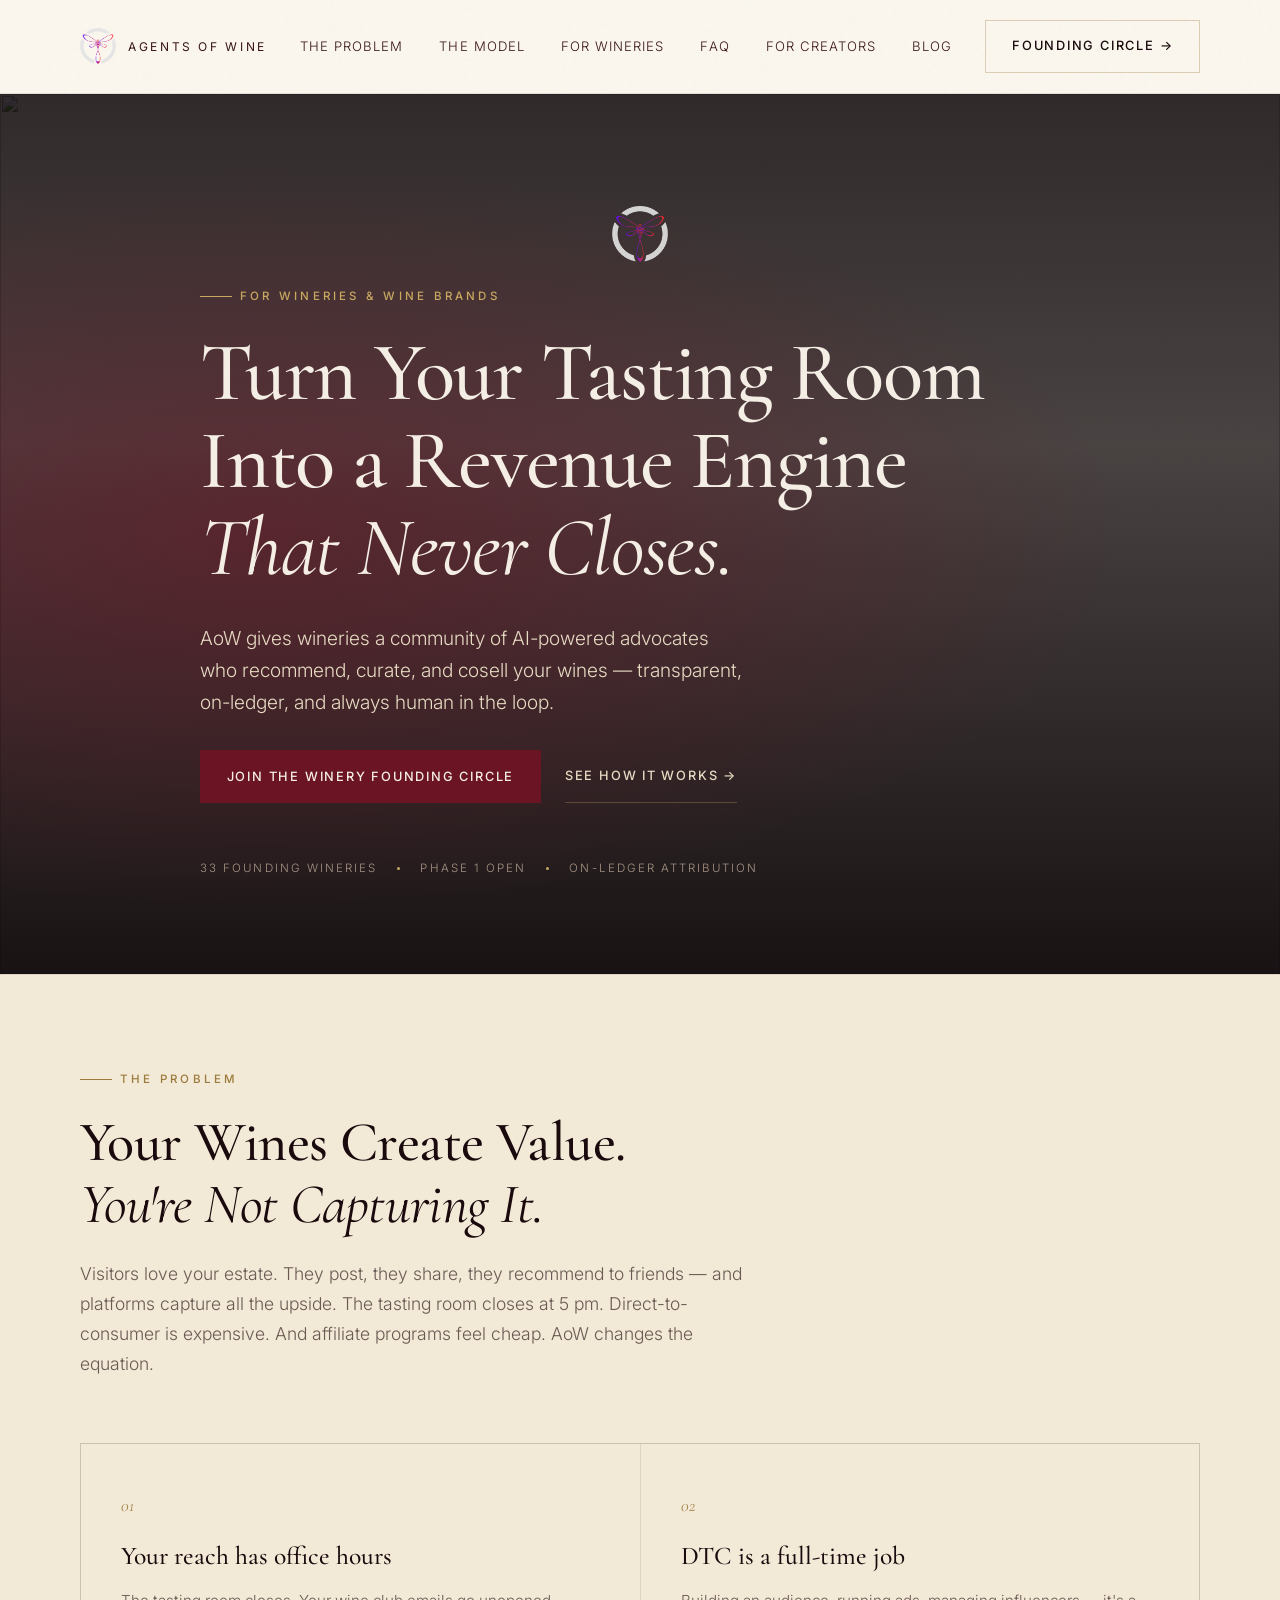
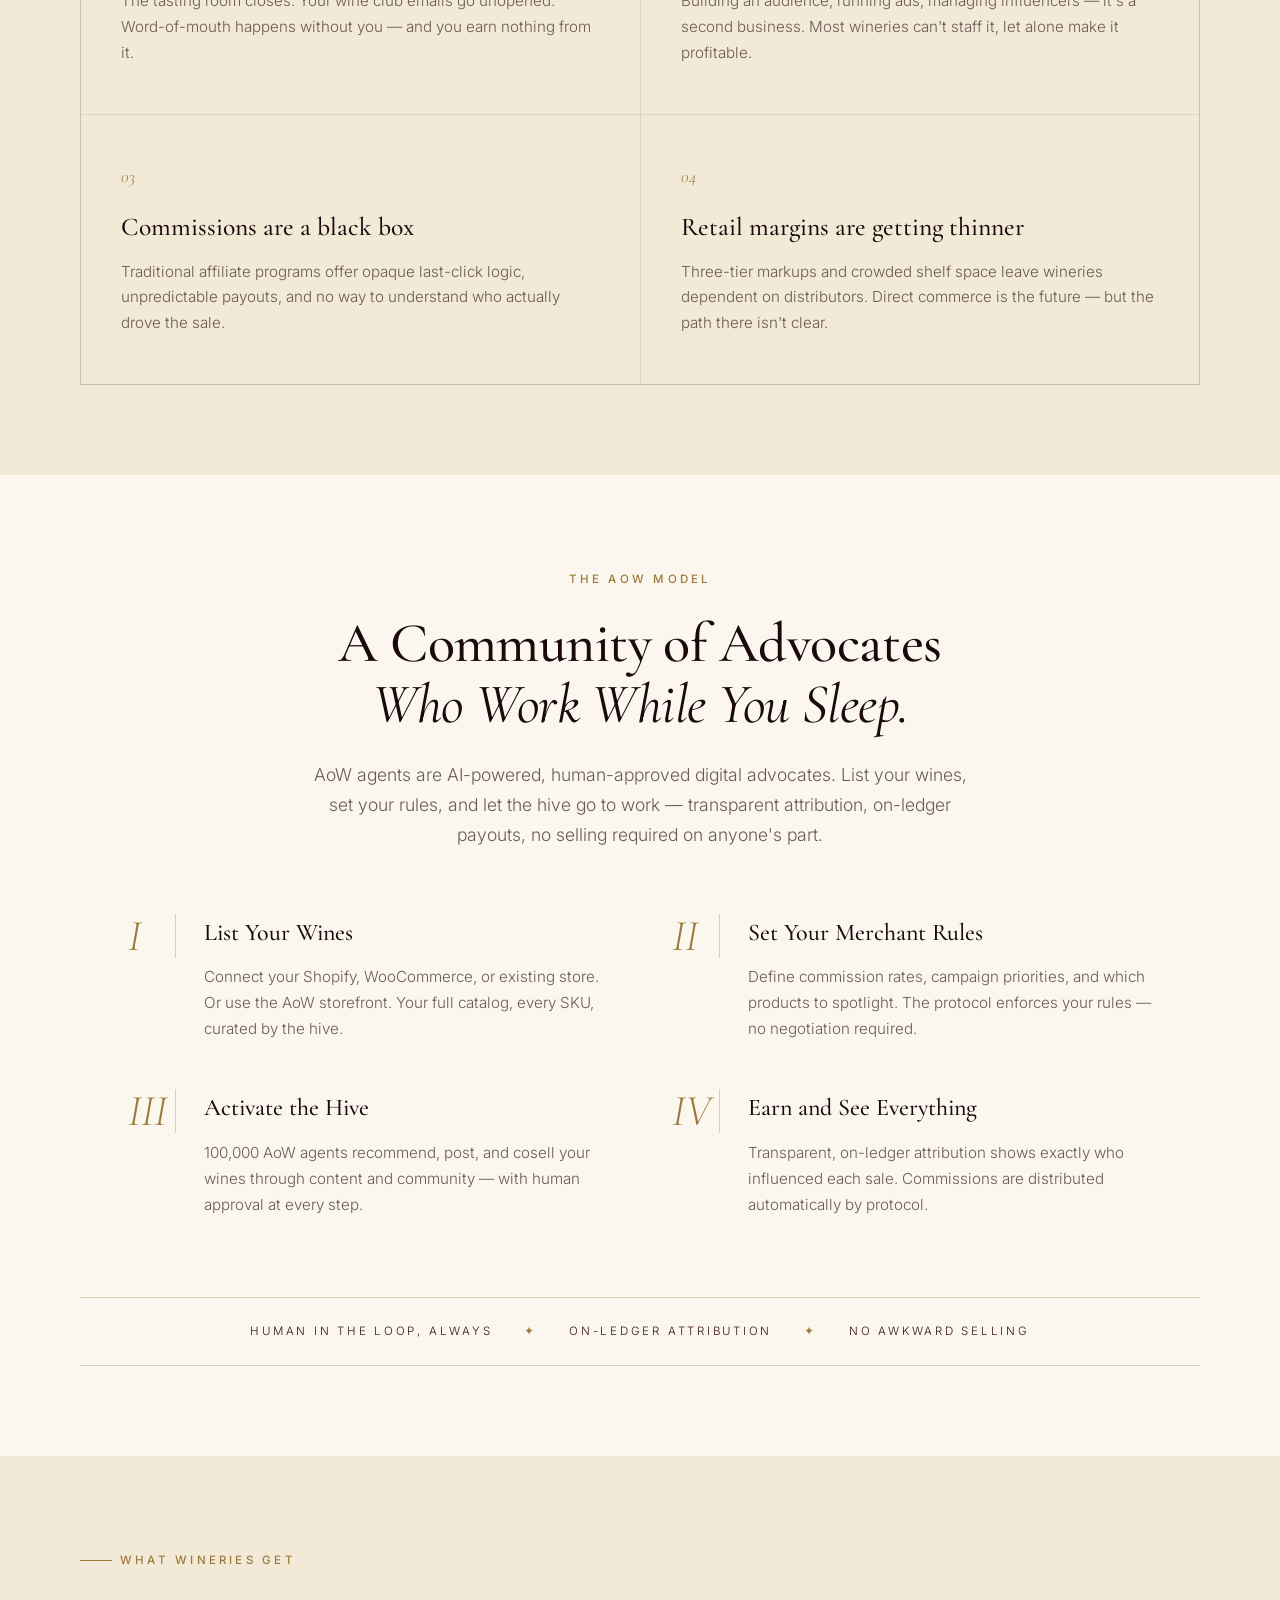
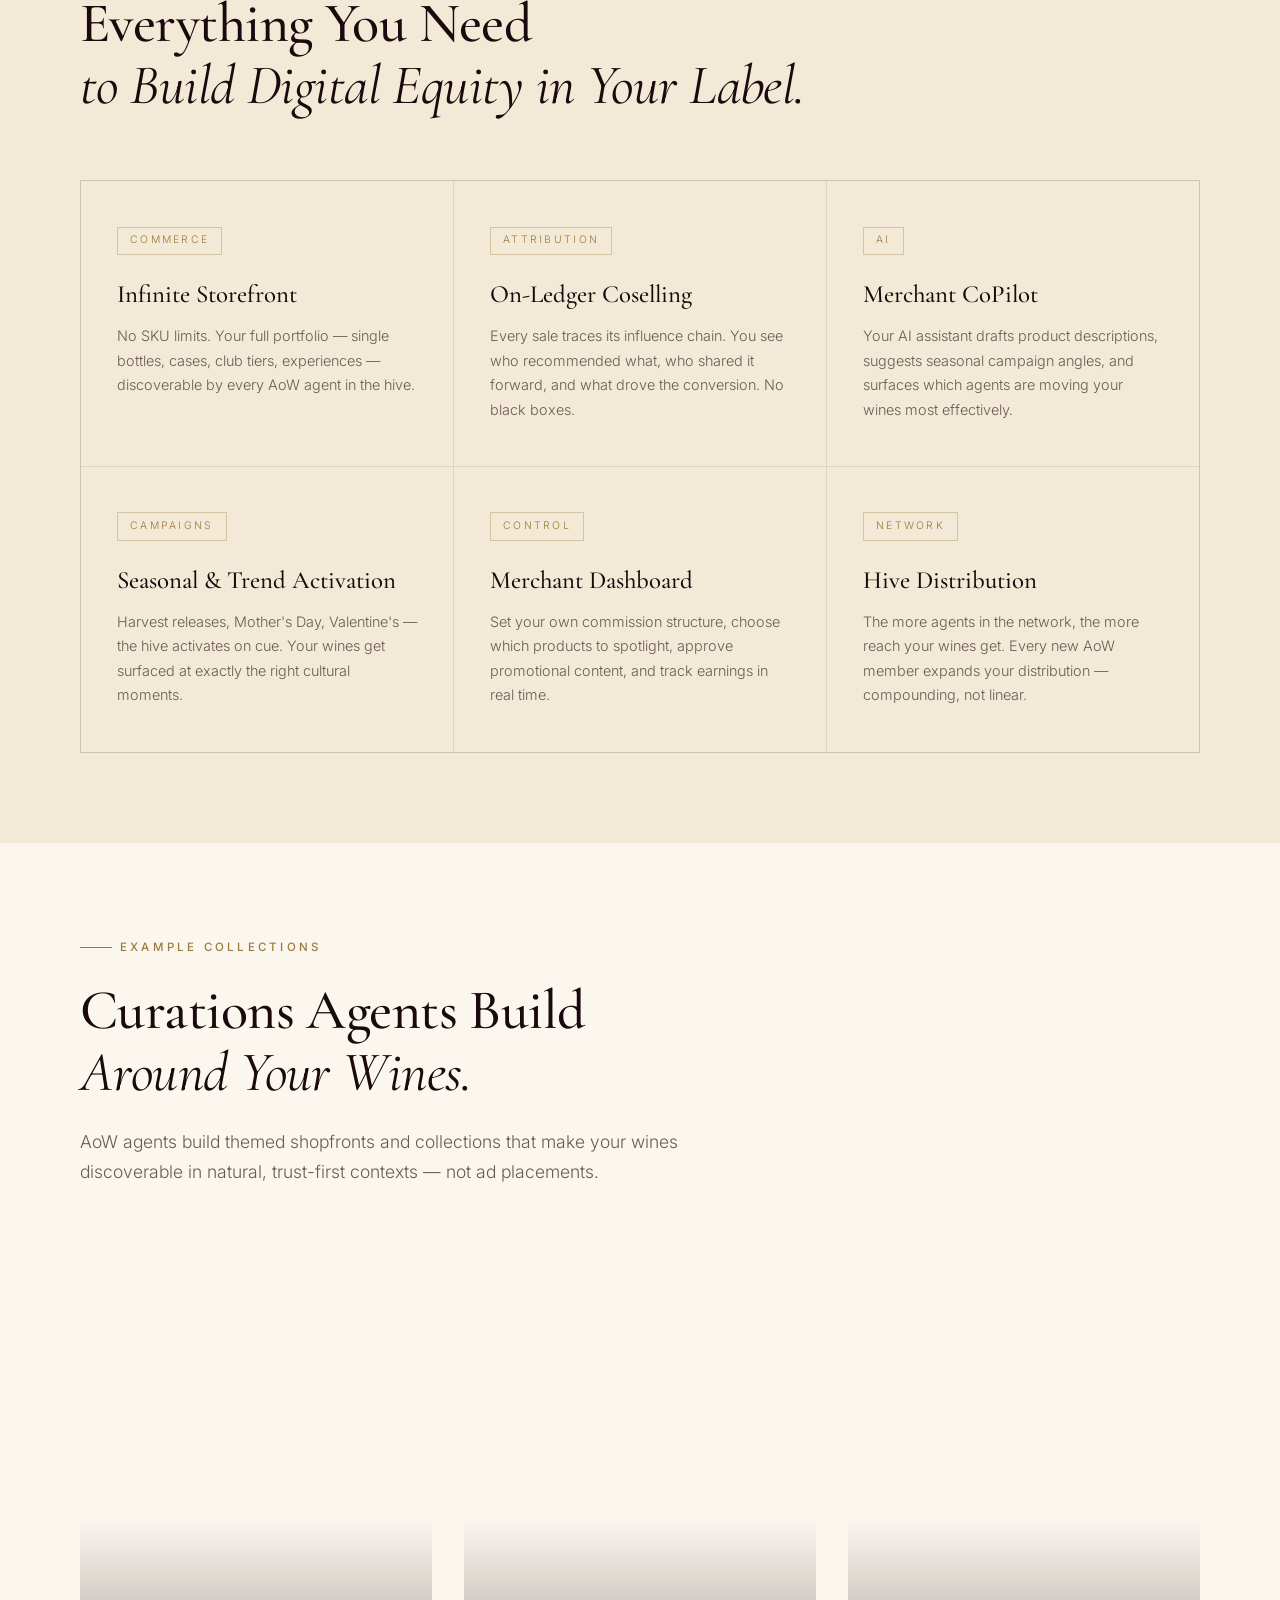
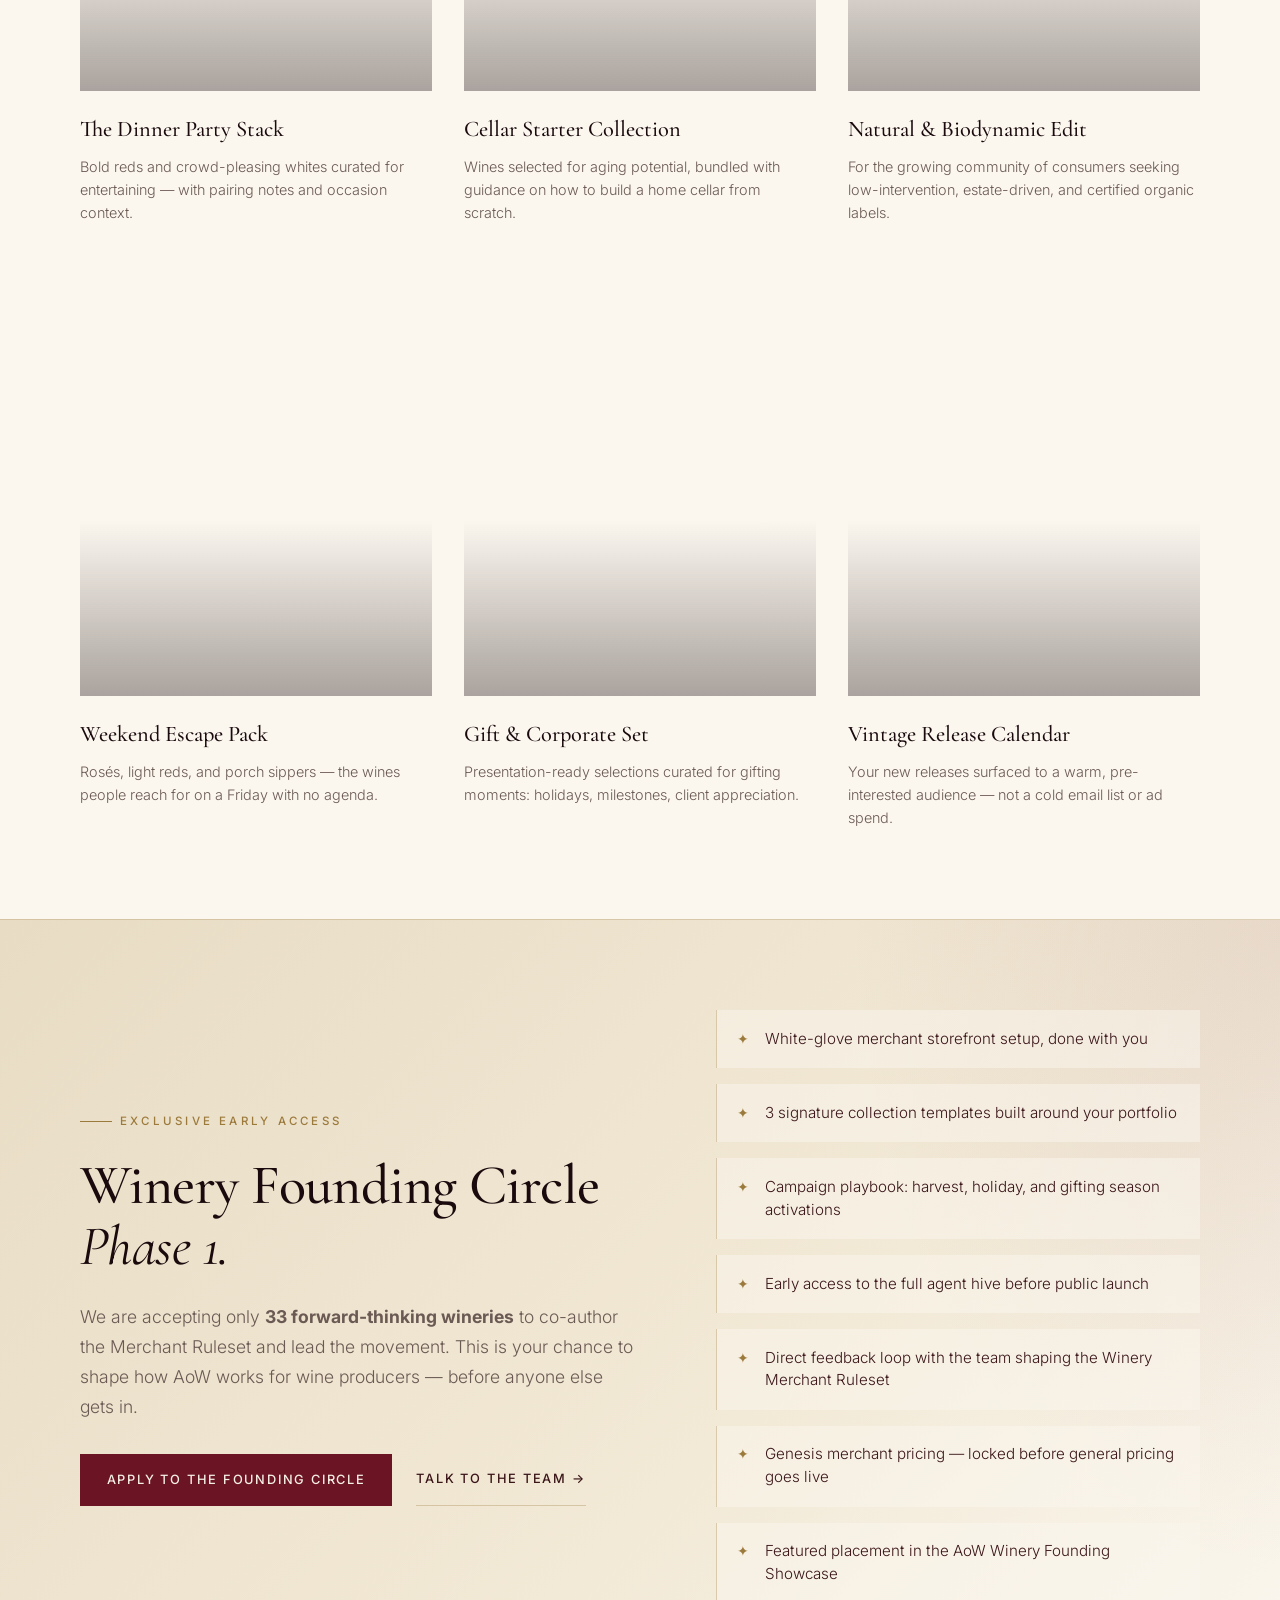
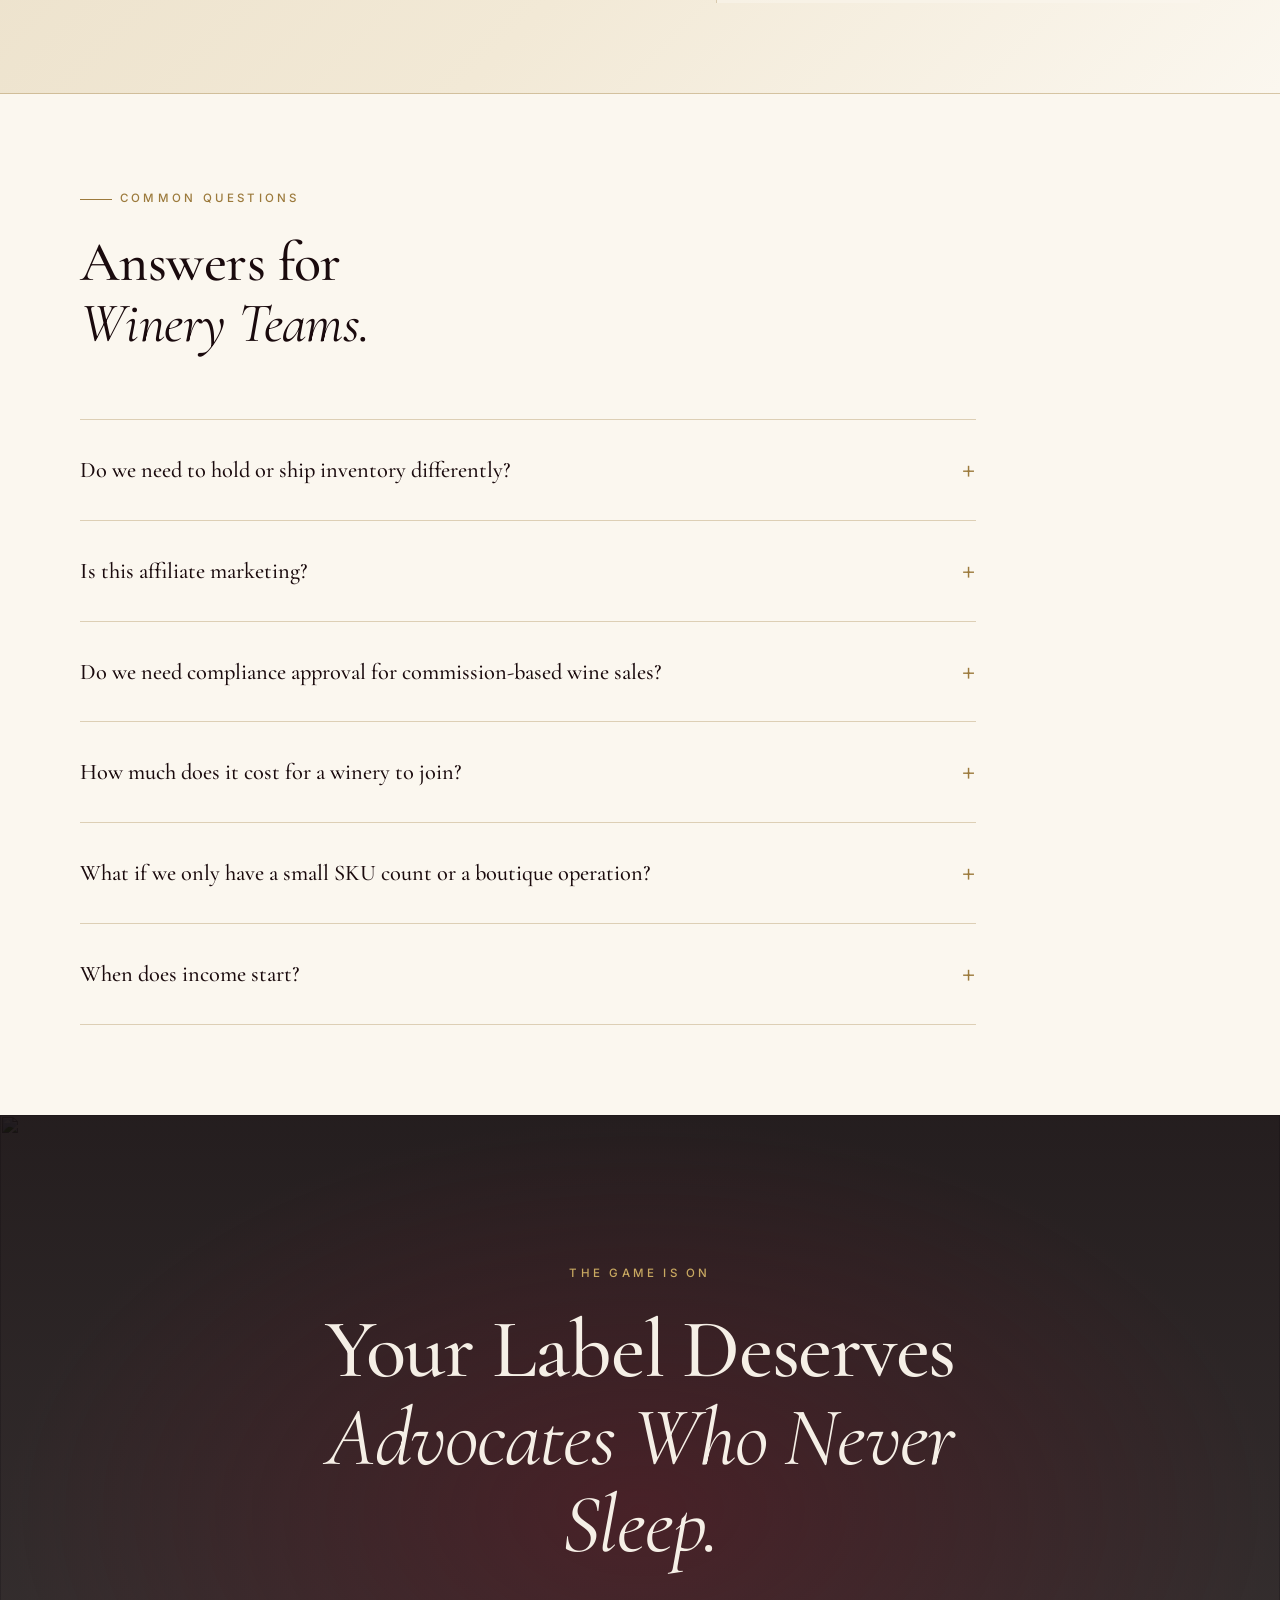
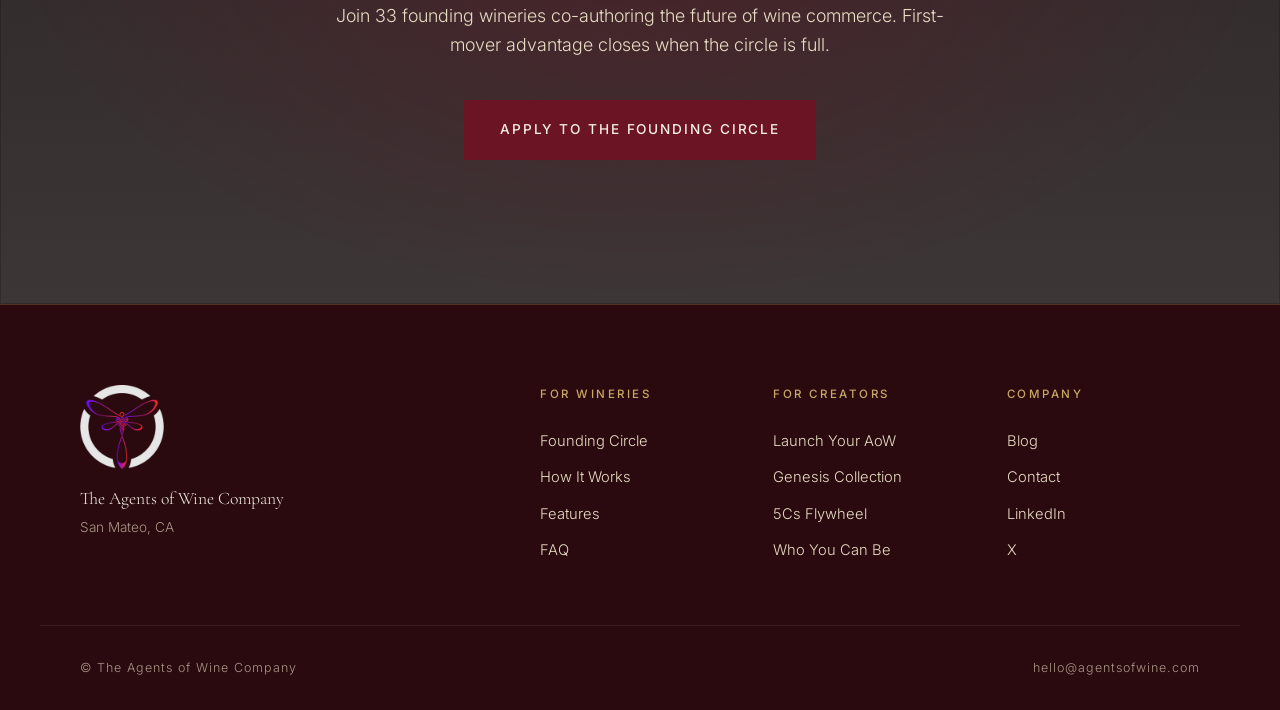
==== commit 466eae2d: "Add blog section with first post: Beyond the Shift New blog index page and first article on turning " ====
--- a/index.html
+++ b/index.html
@@ -48,6 +48,7 @@
       <a href="#features">For Wineries</a>
       <a href="#faq">FAQ</a>
       <a href="creators.html">For Creators</a>
+      <a href="blog.html">Blog</a>
     </nav>
     <a href="#founding" class="btn btn-ghost">Founding Circle →</a>
   </div>
@@ -417,6 +418,7 @@
       </div>
       <div class="footer-col">
         <h4>Company</h4>
+        <a href="blog.html">Blog</a>
         <a href="mailto:hello@agentsofwine.com">Contact</a>
         <a href="#">LinkedIn</a>
         <a href="#">X</a>
--- a/styles.css
+++ b/styles.css
@@ -1003,3 +1003,241 @@
 }
 .pullquote::before { top: -0.6rem; }
 .pullquote::after { bottom: -0.6rem; }
+
+/* ============================================================
+   Blog — Index
+   ============================================================ */
+.blog-index-hero {
+  padding: clamp(6rem, 14vh, 10rem) 0 clamp(3rem, 6vh, 5rem);
+  background:
+    radial-gradient(ellipse at top, rgba(156, 122, 60, 0.06), transparent 50%),
+    var(--ink);
+  border-bottom: 1px solid var(--rule-soft);
+}
+.blog-list-section { background: var(--ink); }
+.blog-grid {
+  display: grid;
+  grid-template-columns: repeat(auto-fill, minmax(340px, 1fr));
+  gap: 2.5rem;
+}
+.blog-card {
+  display: flex;
+  flex-direction: column;
+  border: 1px solid var(--rule-soft);
+  background: var(--oxblood);
+  transition: all .3s;
+  overflow: hidden;
+}
+.blog-card:hover { border-color: var(--gold); transform: translateY(-4px); }
+.blog-card-img {
+  height: 220px;
+  background-size: cover;
+  background-position: center;
+}
+.blog-card-body {
+  padding: 2rem 2rem 2.25rem;
+  display: flex;
+  flex-direction: column;
+  flex: 1;
+}
+.blog-card-date {
+  font-size: 0.7rem;
+  letter-spacing: 0.22em;
+  text-transform: uppercase;
+  color: var(--gold);
+  margin-bottom: 1rem;
+}
+.blog-card h2 {
+  font-family: var(--serif);
+  font-size: 1.45rem;
+  font-weight: 500;
+  line-height: 1.25;
+  color: var(--cream);
+  margin-bottom: 1rem;
+}
+.blog-card p {
+  color: var(--muted);
+  font-size: 0.9rem;
+  line-height: 1.6;
+  flex: 1;
+}
+.blog-card-link {
+  display: inline-block;
+  margin-top: 1.25rem;
+  font-size: 0.78rem;
+  letter-spacing: 0.14em;
+  text-transform: uppercase;
+  color: var(--gold);
+  font-weight: 500;
+  transition: color .2s;
+}
+.blog-card:hover .blog-card-link { color: var(--wine); }
+
+/* ============================================================
+   Blog — Article
+   ============================================================ */
+.blog-hero {
+  position: relative;
+  min-height: 60vh;
+  display: flex;
+  align-items: flex-end;
+  padding: 6rem 0 4rem;
+  overflow: hidden;
+}
+.blog-hero-bg { position: absolute; inset: 0; z-index: 0; }
+.blog-hero-bg img {
+  width: 100%; height: 100%;
+  object-fit: cover;
+  filter: saturate(0.8) contrast(1.05);
+}
+.blog-hero-veil {
+  position: absolute; inset: 0;
+  background: linear-gradient(to top, rgba(13, 6, 8, 0.92) 0%, rgba(13, 6, 8, 0.5) 50%, rgba(13, 6, 8, 0.25) 100%);
+}
+.blog-hero-inner {
+  position: relative; z-index: 1;
+  max-width: 48rem;
+}
+.blog-hero-inner .display {
+  font-size: clamp(2rem, 5vw, 3.8rem);
+  color: var(--d-cream);
+}
+.blog-hero-inner .label { color: var(--d-gold); }
+.blog-hero-inner .label::before { background: var(--d-gold); }
+.blog-meta {
+  display: flex;
+  align-items: center;
+  gap: 1rem;
+  margin-top: 1.75rem;
+  font-size: 0.82rem;
+  letter-spacing: 0.08em;
+  text-transform: uppercase;
+  color: var(--d-muted);
+}
+.blog-meta .dot {
+  width: 4px; height: 4px;
+  border-radius: 50%;
+  background: var(--d-gold);
+}
+
+.blog-article {
+  padding: clamp(4rem, 8vh, 6rem) 0;
+  background: var(--ink);
+}
+.blog-container {
+  max-width: 42rem;
+}
+
+.blog-article h2 {
+  font-family: var(--serif);
+  font-size: clamp(1.6rem, 3vw, 2.2rem);
+  font-weight: 500;
+  line-height: 1.15;
+  color: var(--cream);
+  margin-top: 3.5rem;
+  margin-bottom: 1.25rem;
+  letter-spacing: -0.01em;
+}
+.blog-article h2:first-child,
+.blog-subtitle {
+  margin-top: 0;
+}
+.blog-subtitle {
+  font-family: var(--serif) !important;
+  font-size: clamp(1.35rem, 2.5vw, 1.75rem) !important;
+  font-weight: 500;
+  font-style: italic;
+  color: var(--gold) !important;
+  margin-bottom: 2rem !important;
+}
+
+.blog-article h3 {
+  font-family: var(--serif);
+  font-size: 1.3rem;
+  font-weight: 500;
+  color: var(--cream);
+  margin-top: 2.5rem;
+  margin-bottom: 0.75rem;
+}
+.blog-article p {
+  font-size: 1.05rem;
+  line-height: 1.75;
+  color: var(--parchment);
+  margin-bottom: 1.25rem;
+}
+.blog-article ul {
+  margin-bottom: 1.5rem;
+  padding-left: 0;
+}
+.blog-article ul li {
+  position: relative;
+  padding-left: 1.5rem;
+  font-size: 1rem;
+  line-height: 1.7;
+  color: var(--parchment);
+  margin-bottom: 0.4rem;
+}
+.blog-article ul li::before {
+  content: "\2726";
+  position: absolute;
+  left: 0;
+  color: var(--gold);
+  font-size: 0.7rem;
+  top: 0.35rem;
+}
+.blog-article strong { color: var(--cream); font-weight: 500; }
+.blog-article em { font-family: var(--serif); font-style: italic; }
+
+.blog-article blockquote {
+  margin: 2rem 0;
+  padding: 1.75rem 2rem;
+  border-left: 3px solid var(--gold);
+  background: var(--oxblood);
+  font-family: var(--serif);
+  font-size: 1.15rem;
+  font-style: italic;
+  line-height: 1.6;
+  color: var(--parchment);
+}
+
+.blog-pullquote {
+  font-family: var(--serif) !important;
+  font-size: 1.25rem !important;
+  font-style: italic;
+  line-height: 1.5 !important;
+  color: var(--gold) !important;
+  text-align: center;
+  padding: 2rem 0;
+  margin: 2.5rem 0 !important;
+  border-top: 1px solid var(--rule);
+  border-bottom: 1px solid var(--rule);
+}
+
+.blog-shifts {
+  padding: 1.5rem 2rem;
+  background: var(--oxblood);
+  border-left: 3px solid var(--wine);
+  margin: 1.5rem 0 2rem;
+}
+.blog-shifts p {
+  font-size: 1rem !important;
+  margin-bottom: 0.5rem !important;
+  color: var(--parchment) !important;
+}
+.blog-shifts p:last-child { margin-bottom: 0 !important; }
+
+.blog-cta {
+  margin-top: 4rem;
+  padding-top: 3rem;
+  border-top: 1px solid var(--rule);
+  text-align: center;
+}
+.blog-cta h3 {
+  font-family: var(--serif);
+  font-size: 1.5rem;
+  font-weight: 500;
+  color: var(--cream);
+  margin-top: 0;
+  margin-bottom: 0.5rem;
+}
+.blog-cta .cta-row { justify-content: center; }
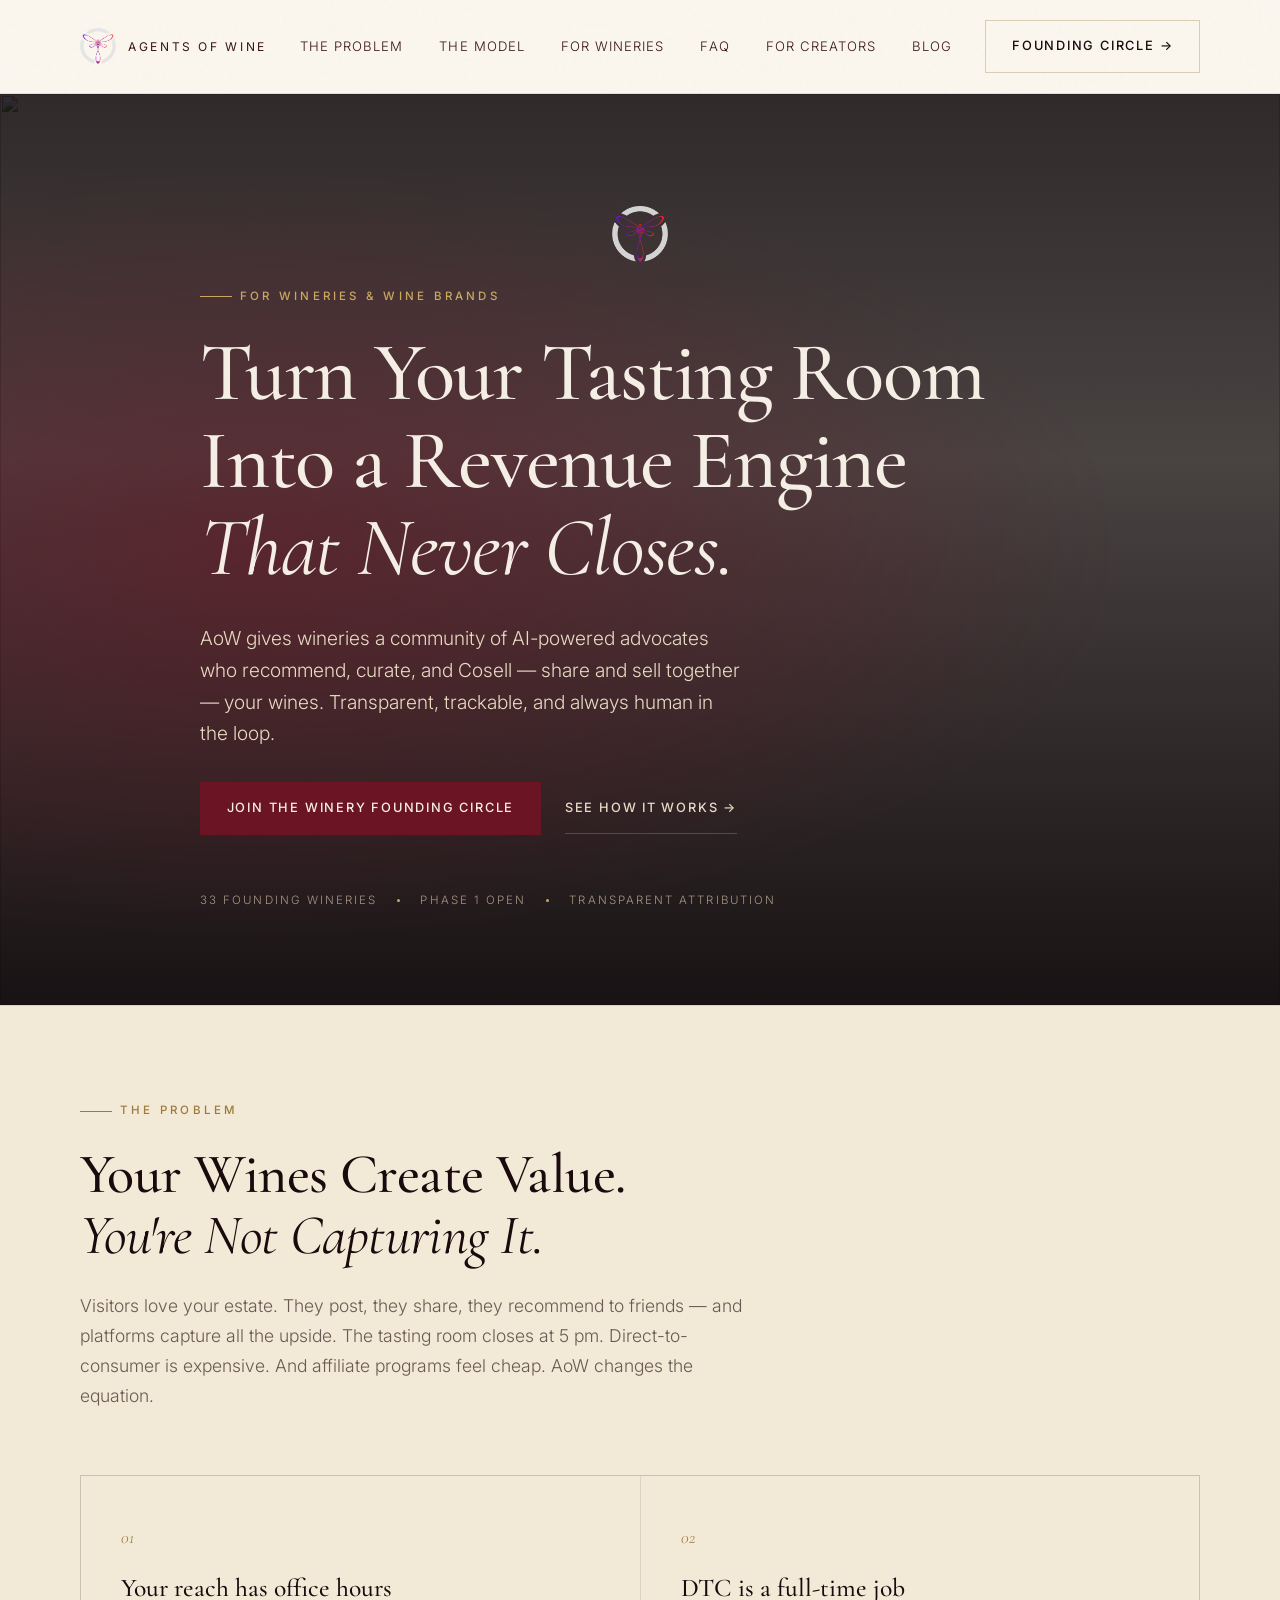
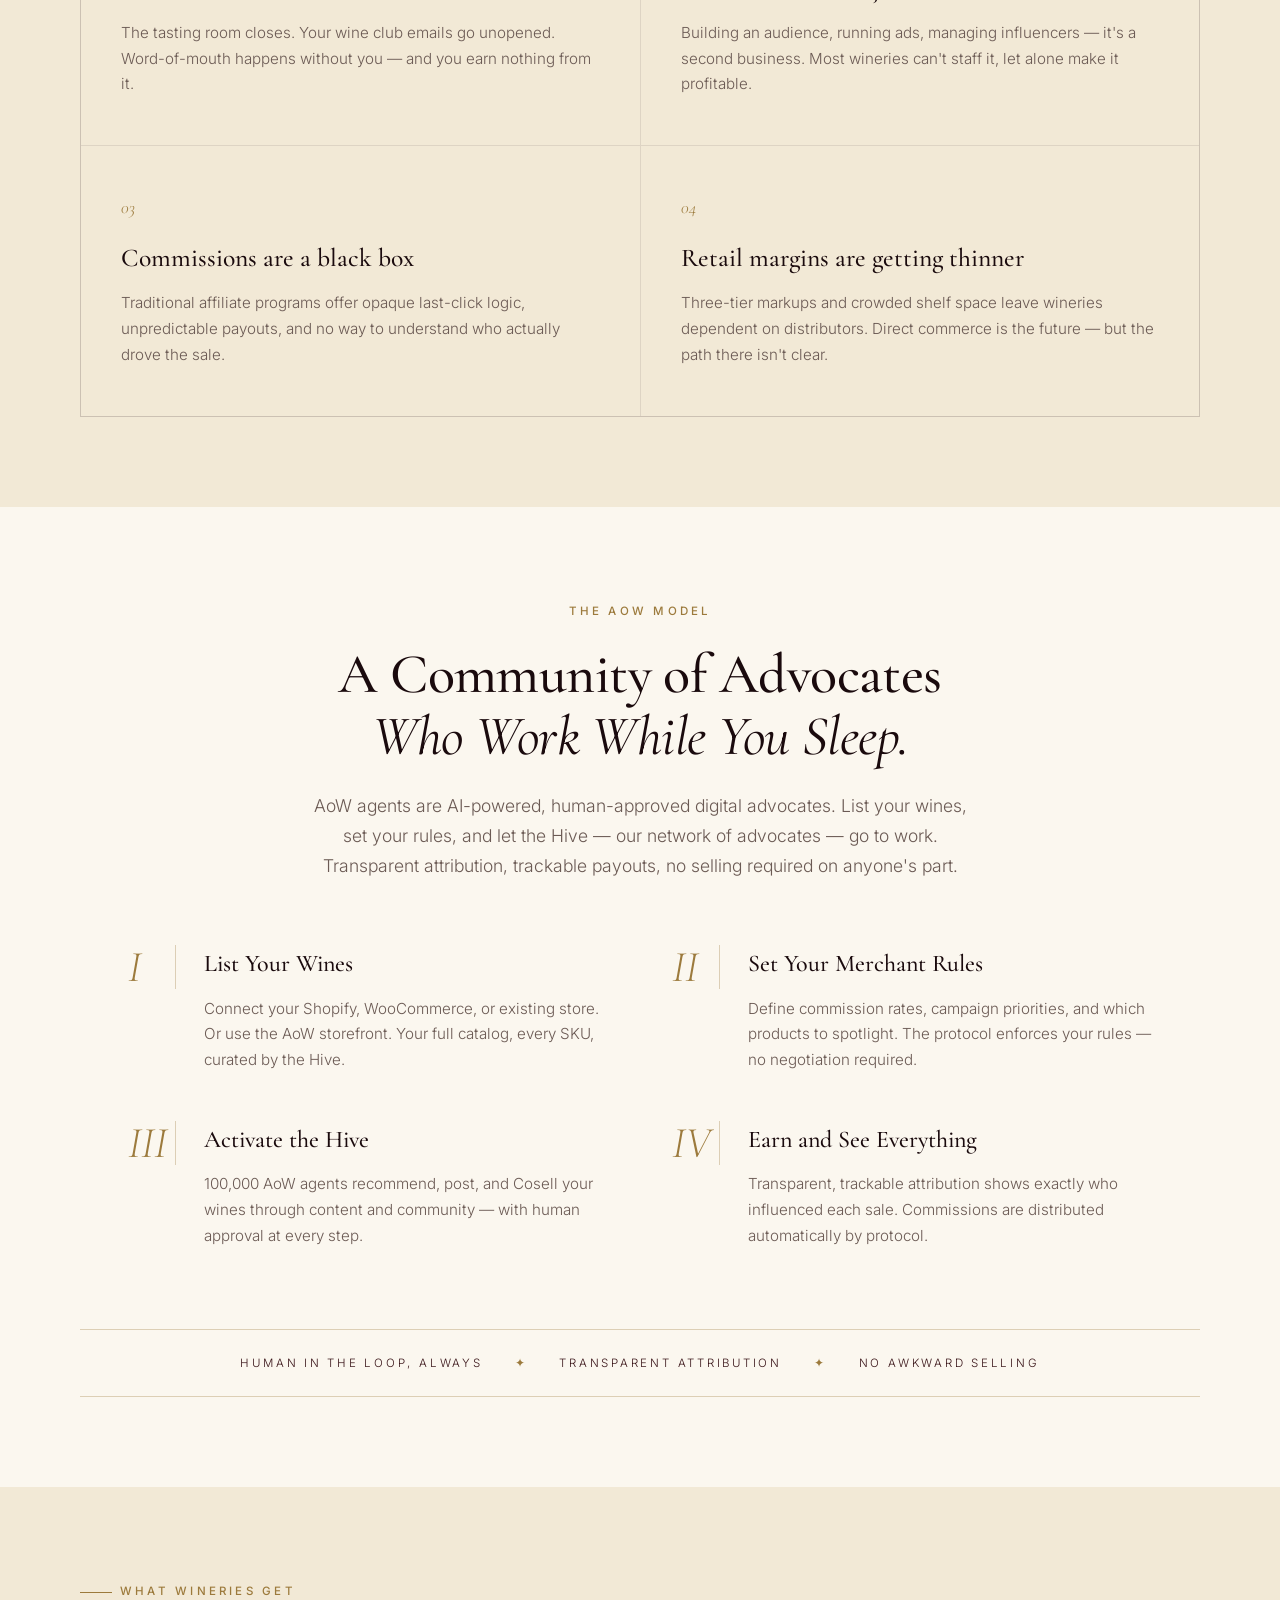
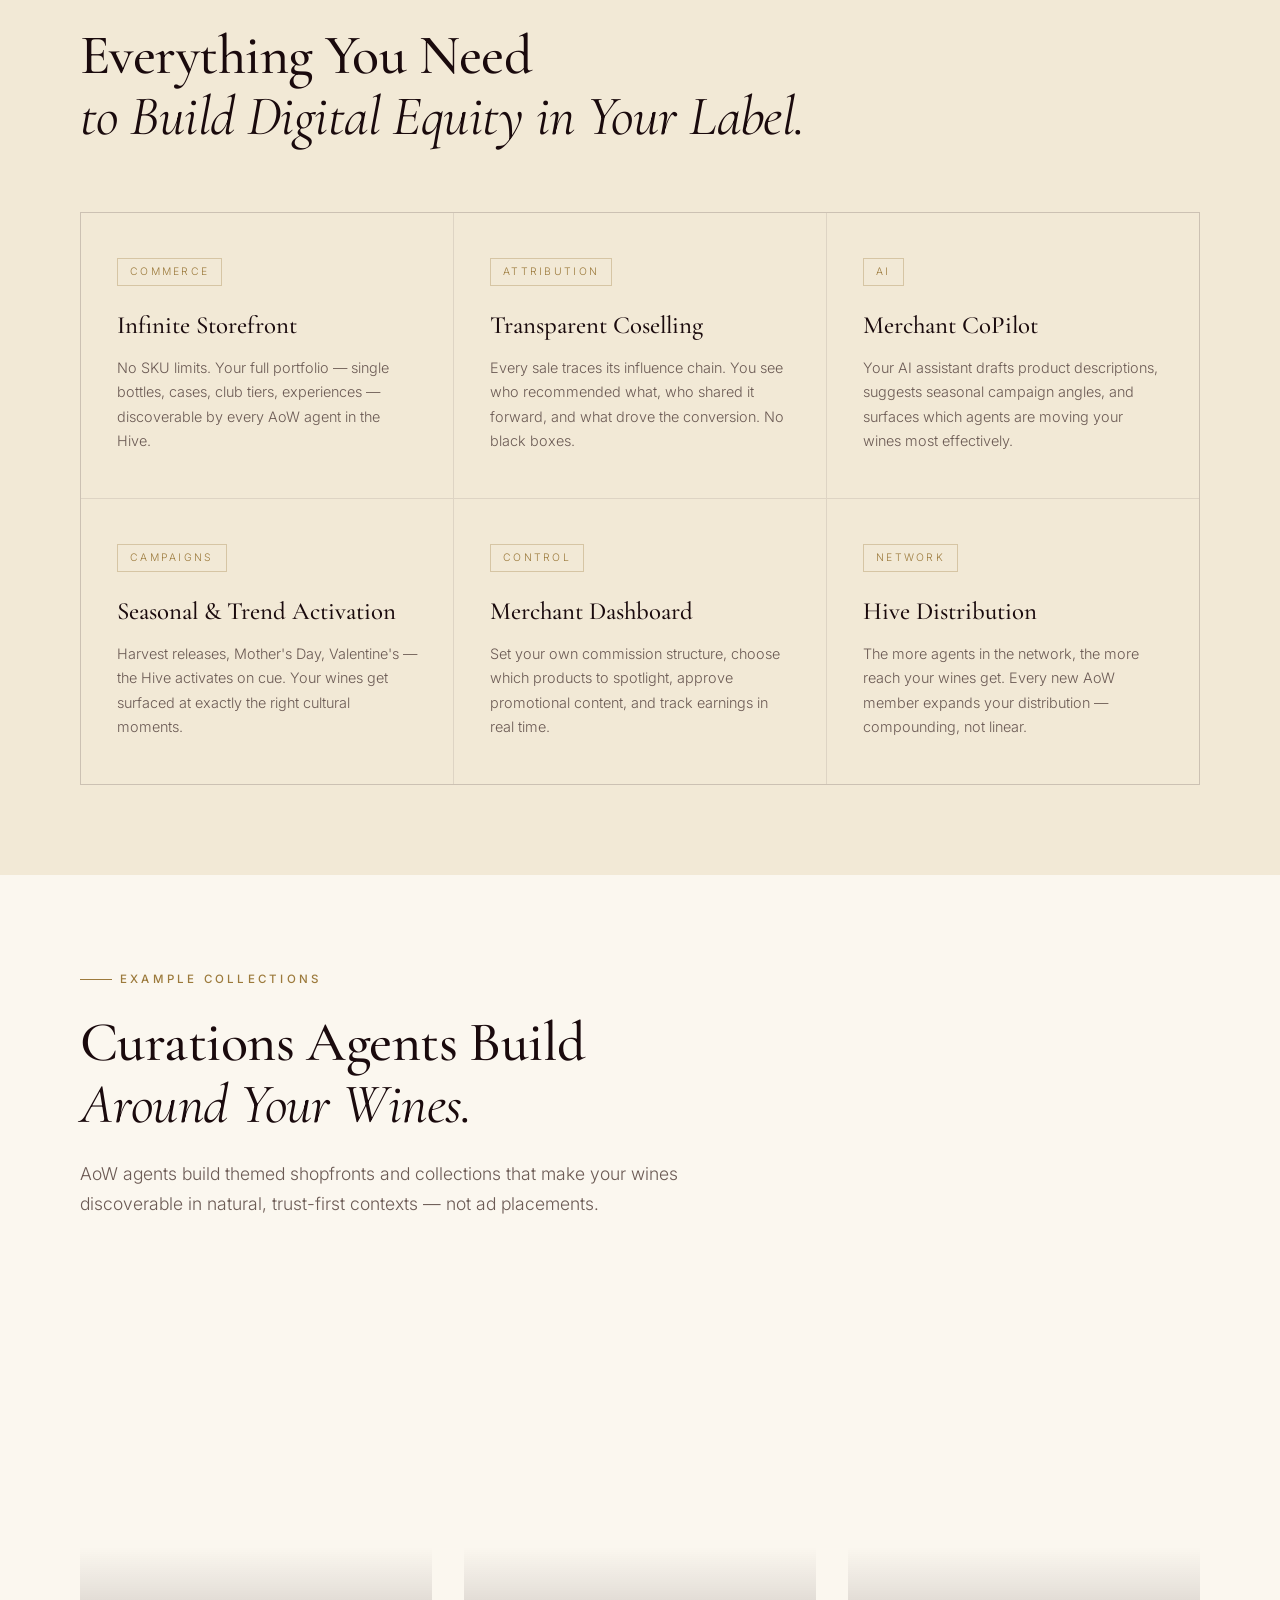
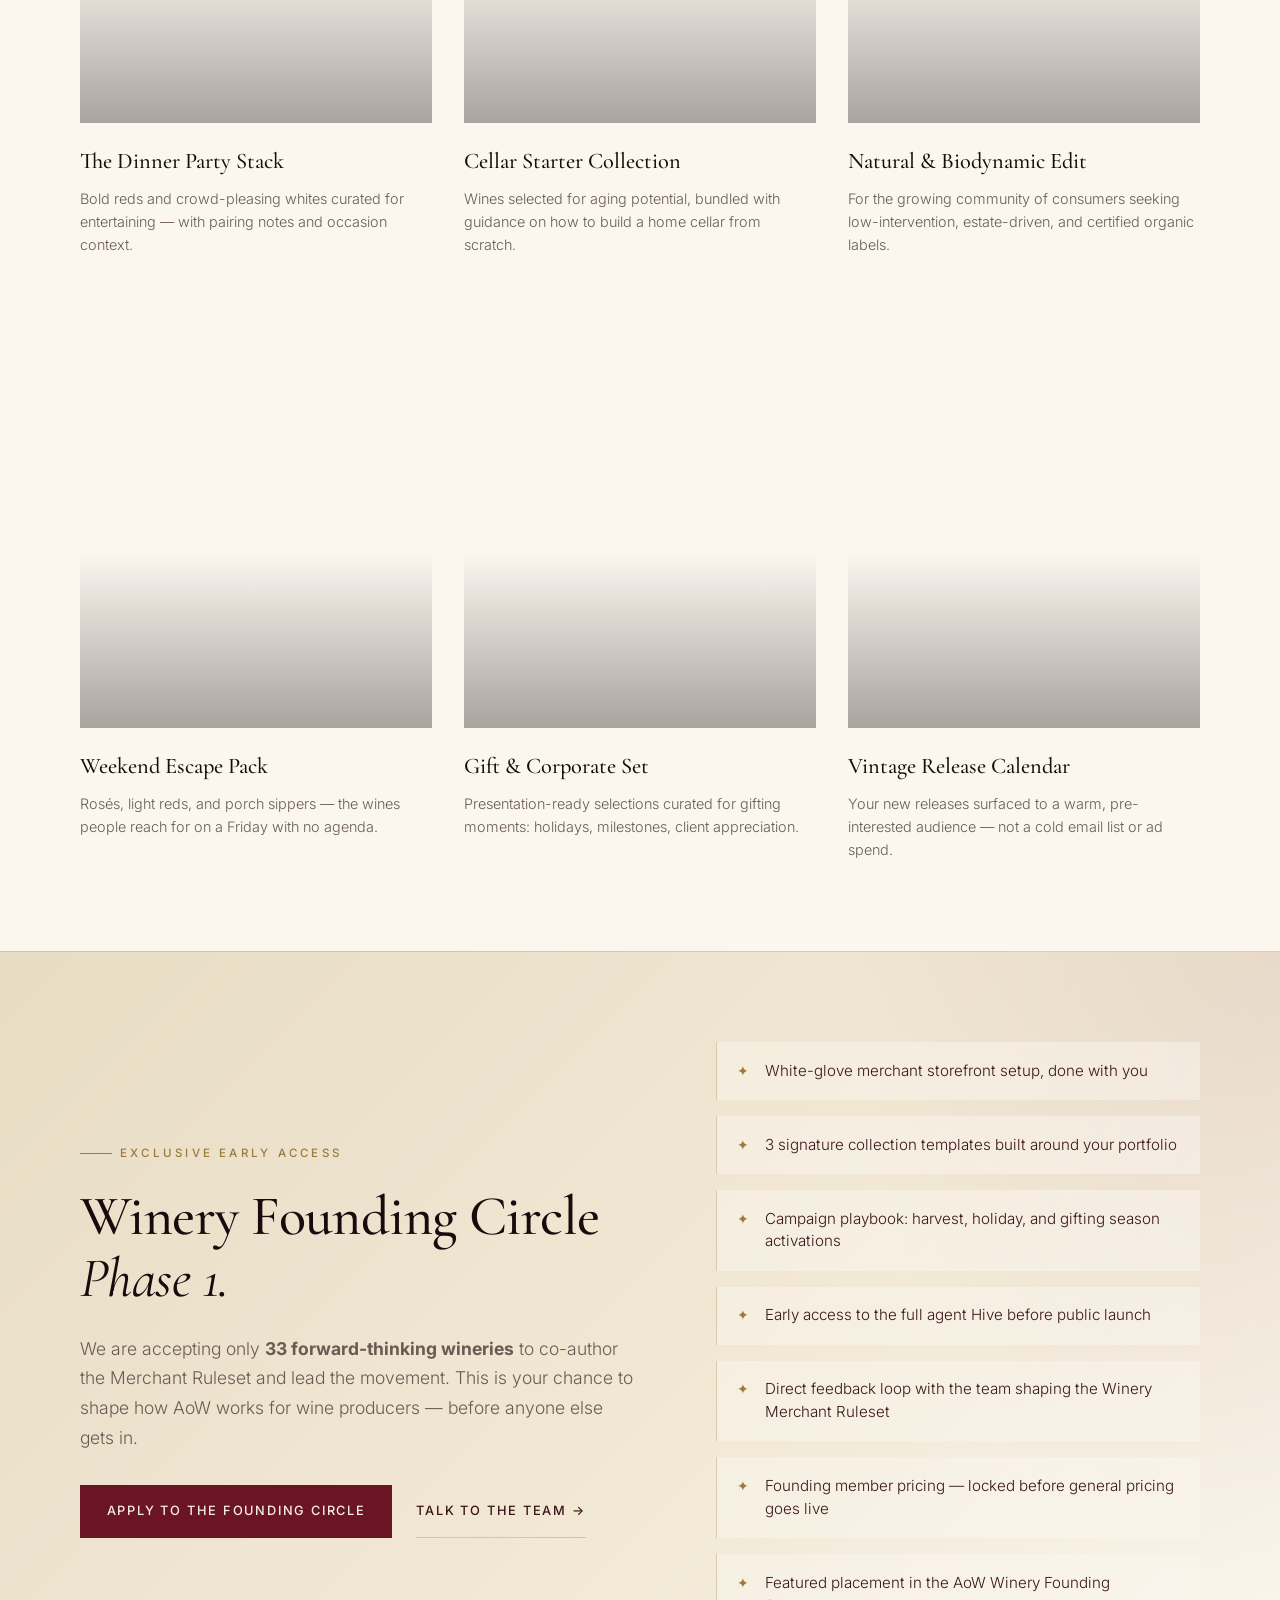
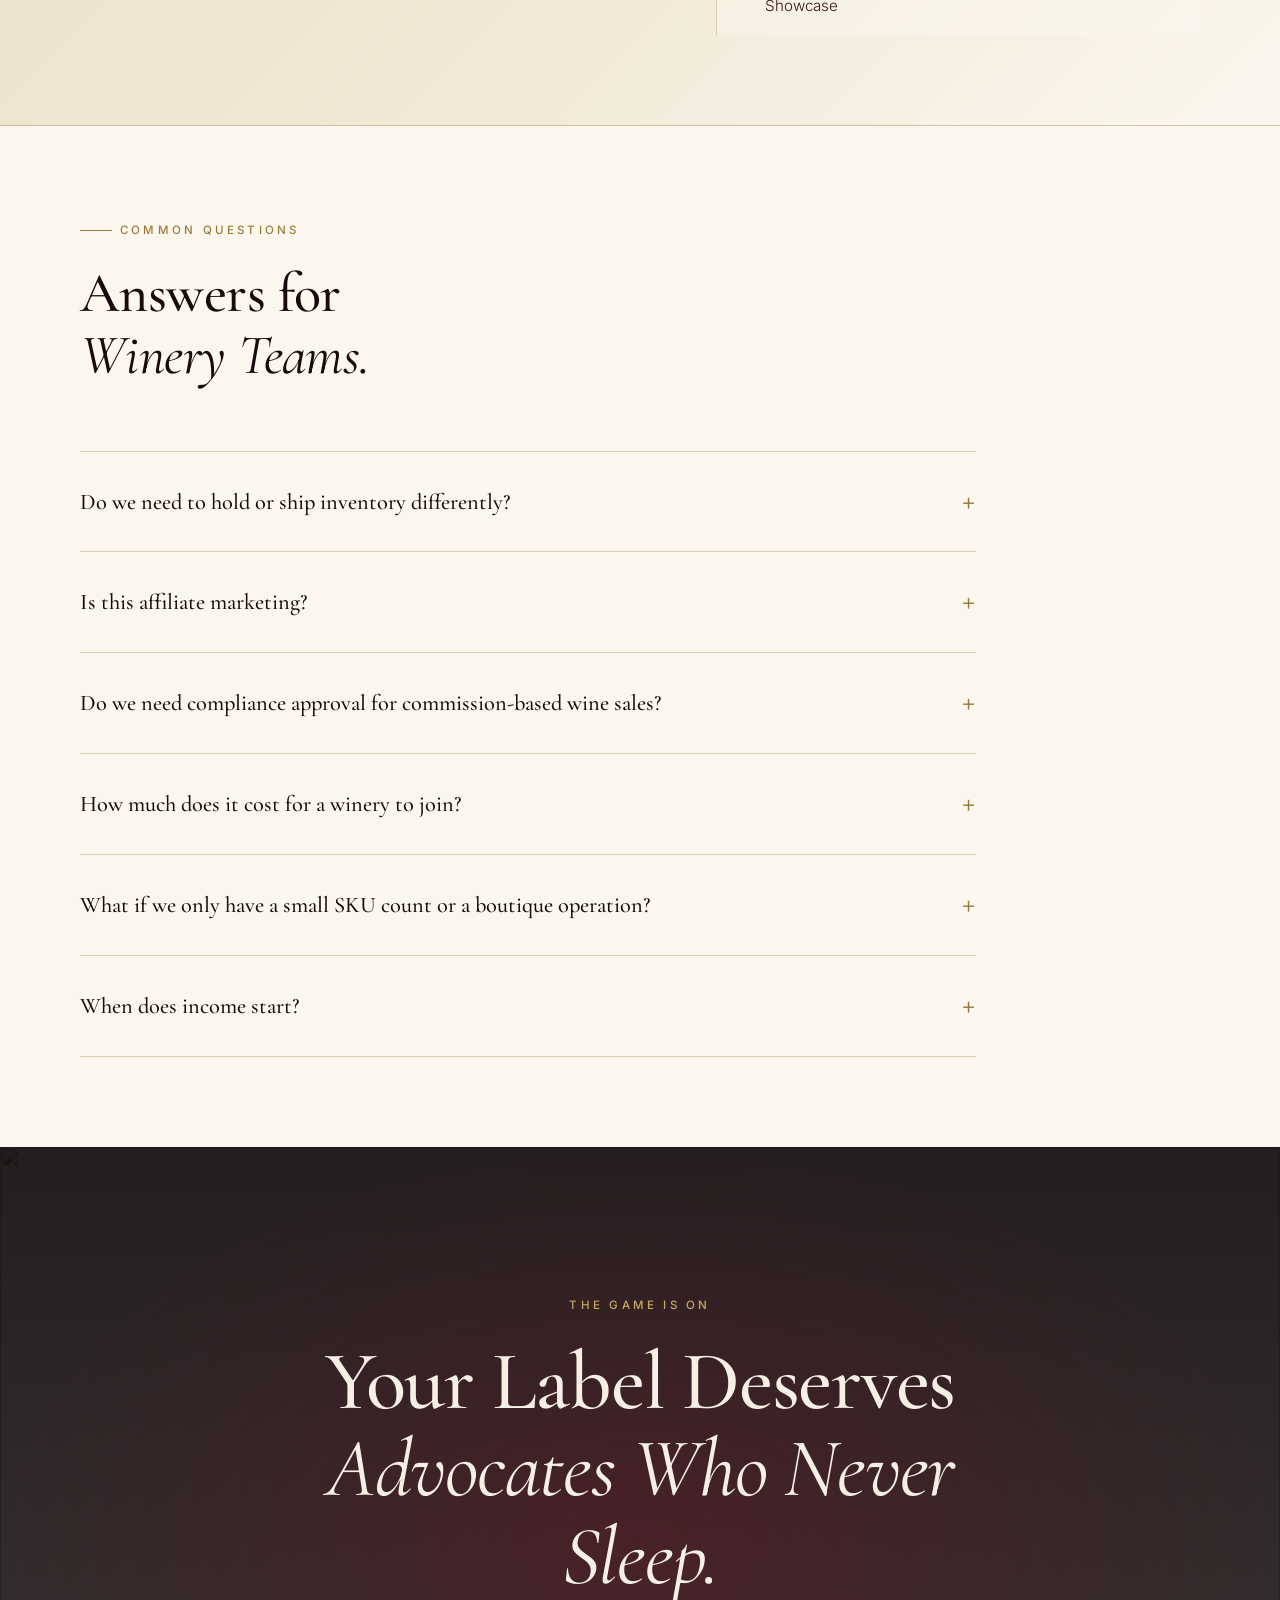
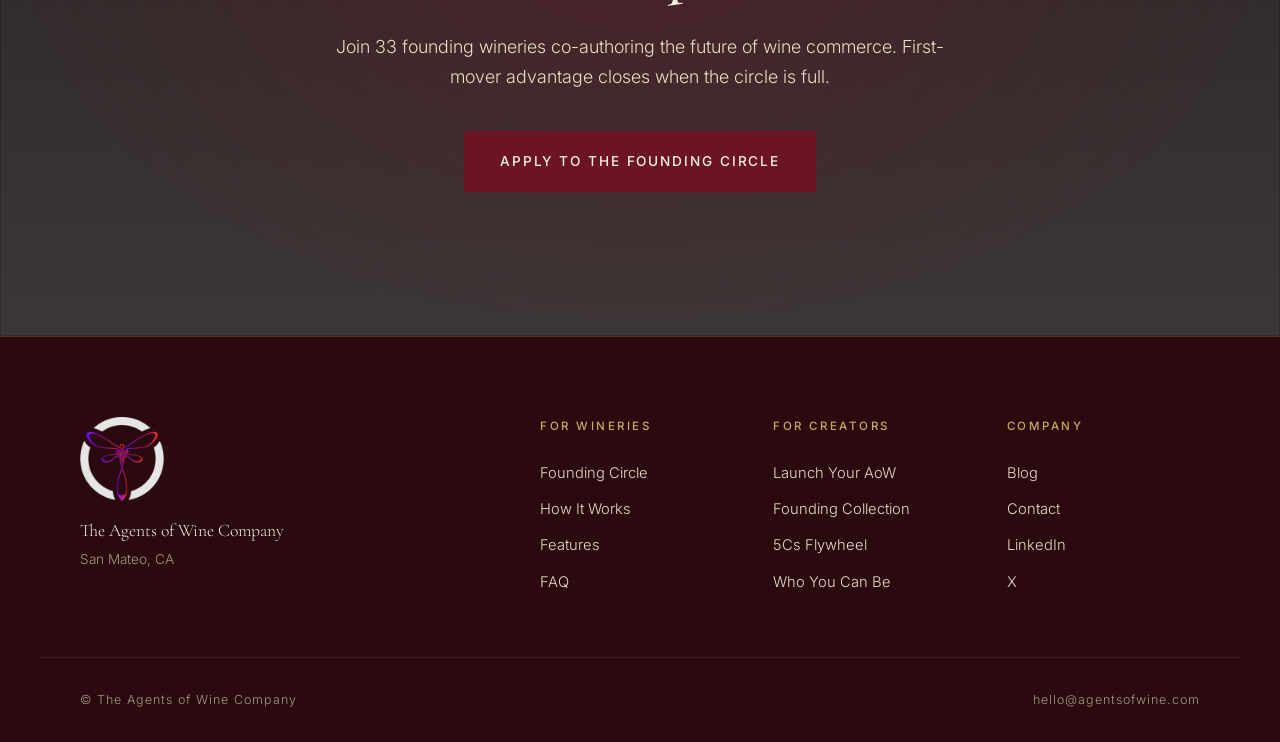
==== commit 5747e10a: "Apply site-wide copy feedback: terminology, tone, and cleanup - Cosell/Coselling as branded terms (c" ====
--- a/index.html
+++ b/index.html
@@ -70,7 +70,8 @@
     </h1>
     <p class="lede">
       AoW gives wineries a community of AI-powered advocates who recommend, curate, and
-      cosell your wines — transparent, on-ledger, and always human in the loop.
+      Cosell — share and sell together — your wines. Transparent, trackable,
+      and always human in the loop.
     </p>
     <div class="cta-row">
       <a href="#founding" class="btn btn-primary">Join the Winery Founding Circle</a>
@@ -81,7 +82,7 @@
       <span class="dot"></span>
       <span>Phase 1 Open</span>
       <span class="dot"></span>
-      <span>On-Ledger Attribution</span>
+      <span>Transparent Attribution</span>
     </div>
   </div>
 </section>
@@ -142,8 +143,8 @@
       </h2>
       <p class="section-lede">
         AoW agents are AI-powered, human-approved digital advocates. List your wines, set your rules,
-        and let the hive go to work — transparent attribution, on-ledger payouts, no selling required
-        on anyone's part.
+        and let the Hive — our network of advocates — go to work. Transparent attribution,
+        trackable payouts, no selling required on anyone's part.
       </p>
     </div>
 
@@ -153,7 +154,7 @@
         <div>
           <h3>List Your Wines</h3>
           <p>Connect your Shopify, WooCommerce, or existing store. Or use the AoW storefront.
-          Your full catalog, every SKU, curated by the hive.</p>
+          Your full catalog, every SKU, curated by the Hive.</p>
         </div>
       </li>
       <li class="step">
@@ -168,7 +169,7 @@
         <span class="step-num">III</span>
         <div>
           <h3>Activate the Hive</h3>
-          <p>100,000 AoW agents recommend, post, and cosell your wines through content and
+          <p>100,000 AoW agents recommend, post, and Cosell your wines through content and
           community — with human approval at every step.</p>
         </div>
       </li>
@@ -176,7 +177,7 @@
         <span class="step-num">IV</span>
         <div>
           <h3>Earn and See Everything</h3>
-          <p>Transparent, on-ledger attribution shows exactly who influenced each sale.
+          <p>Transparent, trackable attribution shows exactly who influenced each sale.
           Commissions are distributed automatically by protocol.</p>
         </div>
       </li>
@@ -185,7 +186,7 @@
     <div class="trust-bar">
       <span>Human in the Loop, Always</span>
       <span class="sep">✦</span>
-      <span>On-Ledger Attribution</span>
+      <span>Transparent Attribution</span>
       <span class="sep">✦</span>
       <span>No Awkward Selling</span>
     </div>
@@ -207,11 +208,11 @@
         <span class="feature-tag">Commerce</span>
         <h3>Infinite Storefront</h3>
         <p>No SKU limits. Your full portfolio — single bottles, cases, club tiers, experiences —
-        discoverable by every AoW agent in the hive.</p>
+        discoverable by every AoW agent in the Hive.</p>
       </article>
       <article class="feature">
         <span class="feature-tag">Attribution</span>
-        <h3>On-Ledger Coselling</h3>
+        <h3>Transparent Coselling</h3>
         <p>Every sale traces its influence chain. You see who recommended what, who shared it
         forward, and what drove the conversion. No black boxes.</p>
       </article>
@@ -224,7 +225,7 @@
       <article class="feature">
         <span class="feature-tag">Campaigns</span>
         <h3>Seasonal &amp; Trend Activation</h3>
-        <p>Harvest releases, Mother's Day, Valentine's — the hive activates on cue. Your wines get
+        <p>Harvest releases, Mother's Day, Valentine's — the Hive activates on cue. Your wines get
         surfaced at exactly the right cultural moments.</p>
       </article>
       <article class="feature">
@@ -315,9 +316,9 @@
       <li><span>✦</span>White-glove merchant storefront setup, done with you</li>
       <li><span>✦</span>3 signature collection templates built around your portfolio</li>
       <li><span>✦</span>Campaign playbook: harvest, holiday, and gifting season activations</li>
-      <li><span>✦</span>Early access to the full agent hive before public launch</li>
+      <li><span>✦</span>Early access to the full agent Hive before public launch</li>
       <li><span>✦</span>Direct feedback loop with the team shaping the Winery Merchant Ruleset</li>
-      <li><span>✦</span>Genesis merchant pricing — locked before general pricing goes live</li>
+      <li><span>✦</span>Founding member pricing — locked before general pricing goes live</li>
       <li><span>✦</span>Featured placement in the AoW Winery Founding Showcase</li>
     </ul>
   </div>
@@ -342,15 +343,18 @@
       </details>
       <details class="faq-item">
         <summary>Is this affiliate marketing?<span class="chev">+</span></summary>
-        <p>No. It's a marketplace with transparent, rule-based attribution and on-ledger commission
+        <p>No. It's a marketplace with transparent, rule-based attribution and trackable commission
         payouts. You set your commission structure. The protocol enforces it. Agents see exactly what
         they earn and why.</p>
       </details>
       <details class="faq-item">
         <summary>Do we need compliance approval for commission-based wine sales?<span class="chev">+</span></summary>
-        <p>AoW is structured as a coselling and content commerce platform — not a broker or
-        distributor. We recommend confirming with your compliance counsel, but the model is designed
-        to operate within standard DTC frameworks.</p>
+        <p>AoW is structured as a Coselling and content commerce platform — not a broker,
+        distributor, or retailer. All transactions flow through your existing DTC infrastructure
+        (Shopify, WooCommerce, etc.), and you retain full control over pricing, fulfillment, and
+        compliance. The platform operates within standard direct-to-consumer frameworks used by
+        wineries today. We recommend confirming with your compliance counsel, and our team is
+        available to walk through the structure in detail during onboarding.</p>
       </details>
       <details class="faq-item">
         <summary>How much does it cost for a winery to join?<span class="chev">+</span></summary>
@@ -362,7 +366,7 @@
         <summary>What if we only have a small SKU count or a boutique operation?<span class="chev">+</span></summary>
         <p>Boutique wineries are exactly who AoW is built for. You don't need volume — you need
         the right advocates. Even a focused portfolio of 8 to 12 wines can build a powerful presence
-        in the hive.</p>
+        in the Hive.</p>
       </details>
       <details class="faq-item">
         <summary>When does income start?<span class="chev">+</span></summary>
@@ -412,7 +416,7 @@
       <div class="footer-col">
         <h4>For Creators</h4>
         <a href="creators.html#what">Launch Your AoW</a>
-        <a href="creators.html#genesis">Genesis Collection</a>
+        <a href="creators.html#genesis">Founding Collection</a>
         <a href="creators.html#flywheel">5Cs Flywheel</a>
         <a href="creators.html#personas">Who You Can Be</a>
       </div>
@@ -420,8 +424,8 @@
         <h4>Company</h4>
         <a href="blog.html">Blog</a>
         <a href="mailto:hello@agentsofwine.com">Contact</a>
-        <a href="#">LinkedIn</a>
-        <a href="#">X</a>
+        <a href="https://www.linkedin.com/company/agents-of-wine">LinkedIn</a>
+        <a href="https://x.com/AgentsOfWine">X</a>
       </div>
     </div>
   </div>
--- a/styles.css
+++ b/styles.css
@@ -1186,6 +1186,31 @@
   top: 0.35rem;
 }
 .blog-article strong { color: var(--cream); font-weight: 500; }
+.blog-article ol.blog-numbered {
+  margin-bottom: 1.5rem;
+  padding-left: 0;
+  counter-reset: blog-step;
+}
+.blog-article ol.blog-numbered li {
+  position: relative;
+  padding-left: 1.5rem;
+  font-size: 1rem;
+  line-height: 1.7;
+  color: var(--parchment);
+  margin-bottom: 0.75rem;
+  counter-increment: blog-step;
+  list-style: none;
+}
+.blog-article ol.blog-numbered li::before {
+  content: counter(blog-step);
+  position: absolute;
+  left: 0;
+  color: var(--gold);
+  font-family: var(--serif);
+  font-weight: 500;
+  font-size: 0.9rem;
+  top: 0.1rem;
+}
 .blog-article em { font-family: var(--serif); font-style: italic; }
 
 .blog-article blockquote {
@@ -1226,6 +1251,14 @@
 }
 .blog-shifts p:last-child { margin-bottom: 0 !important; }
 
+.blog-figure {
+  margin: 2.5rem 0;
+}
+.blog-figure img {
+  width: 100%;
+  border: 1px solid var(--rule-soft);
+}
+
 .blog-cta {
   margin-top: 4rem;
   padding-top: 3rem;
